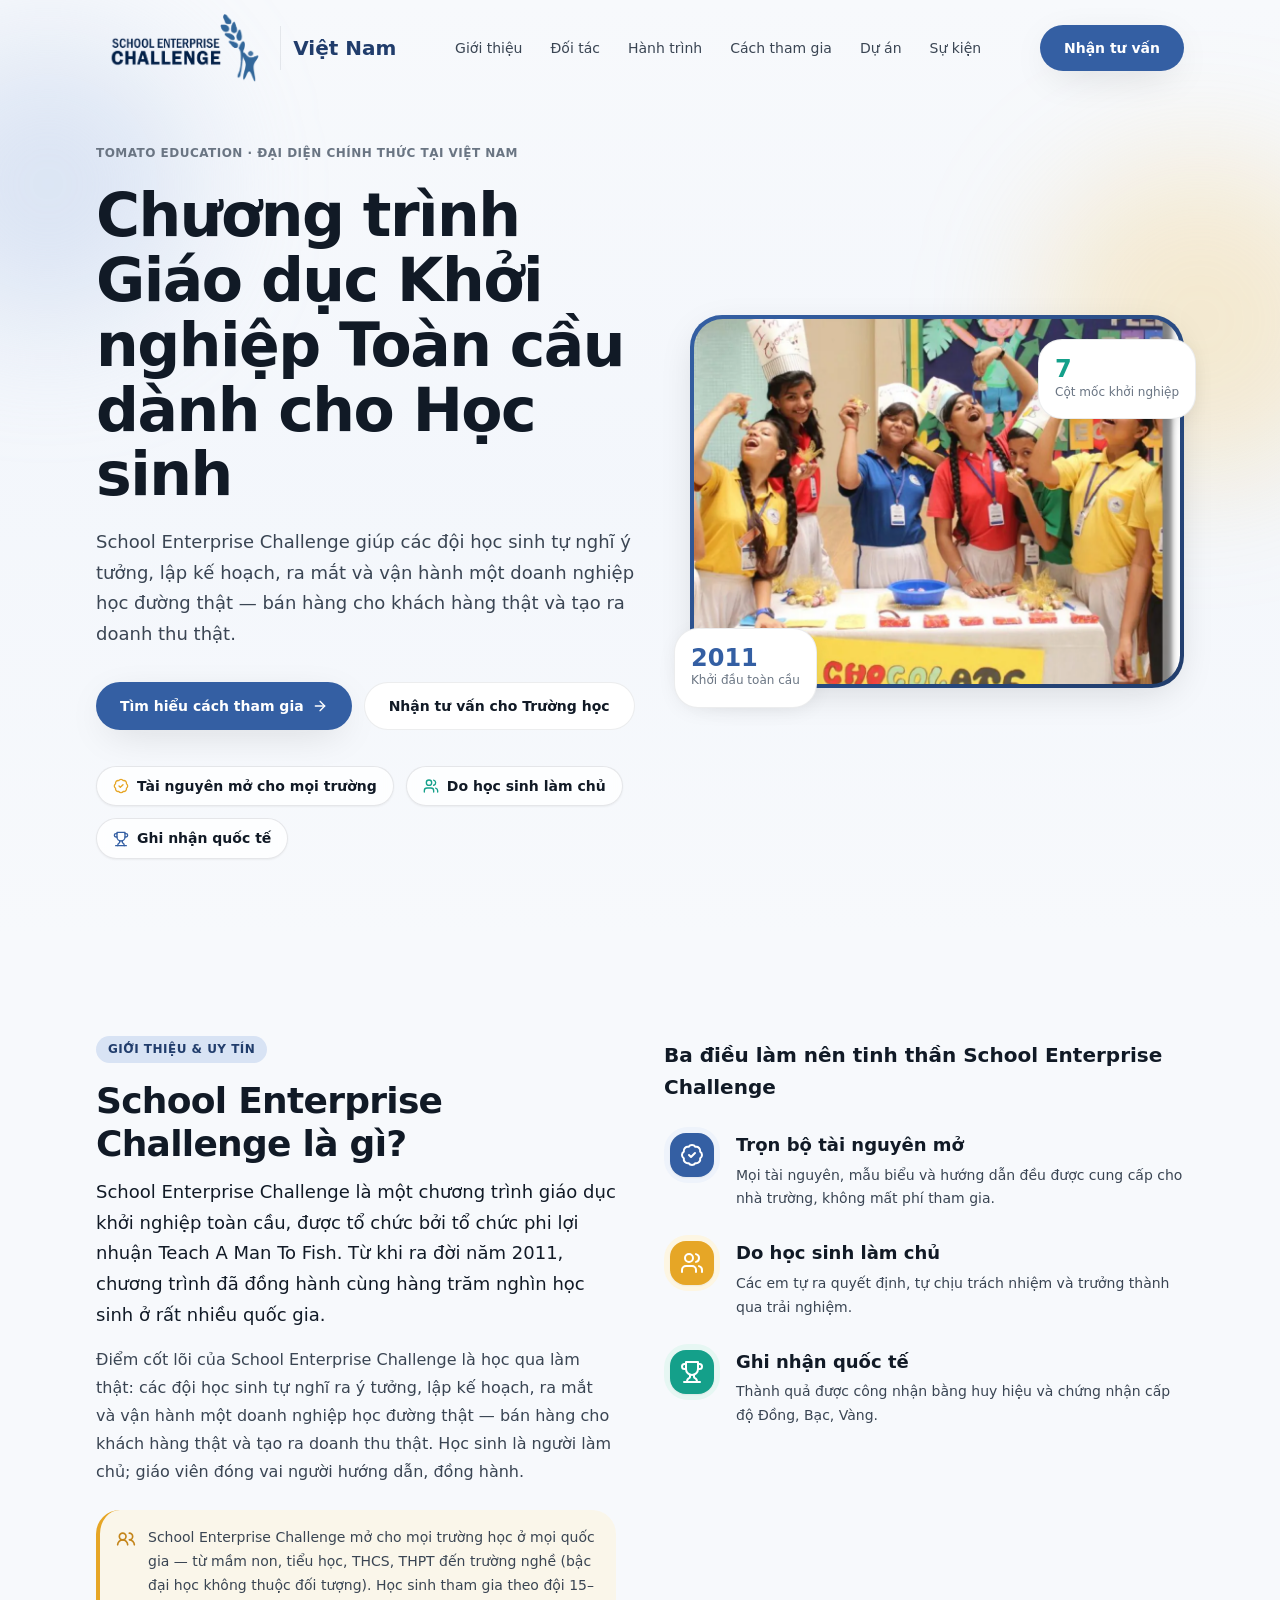
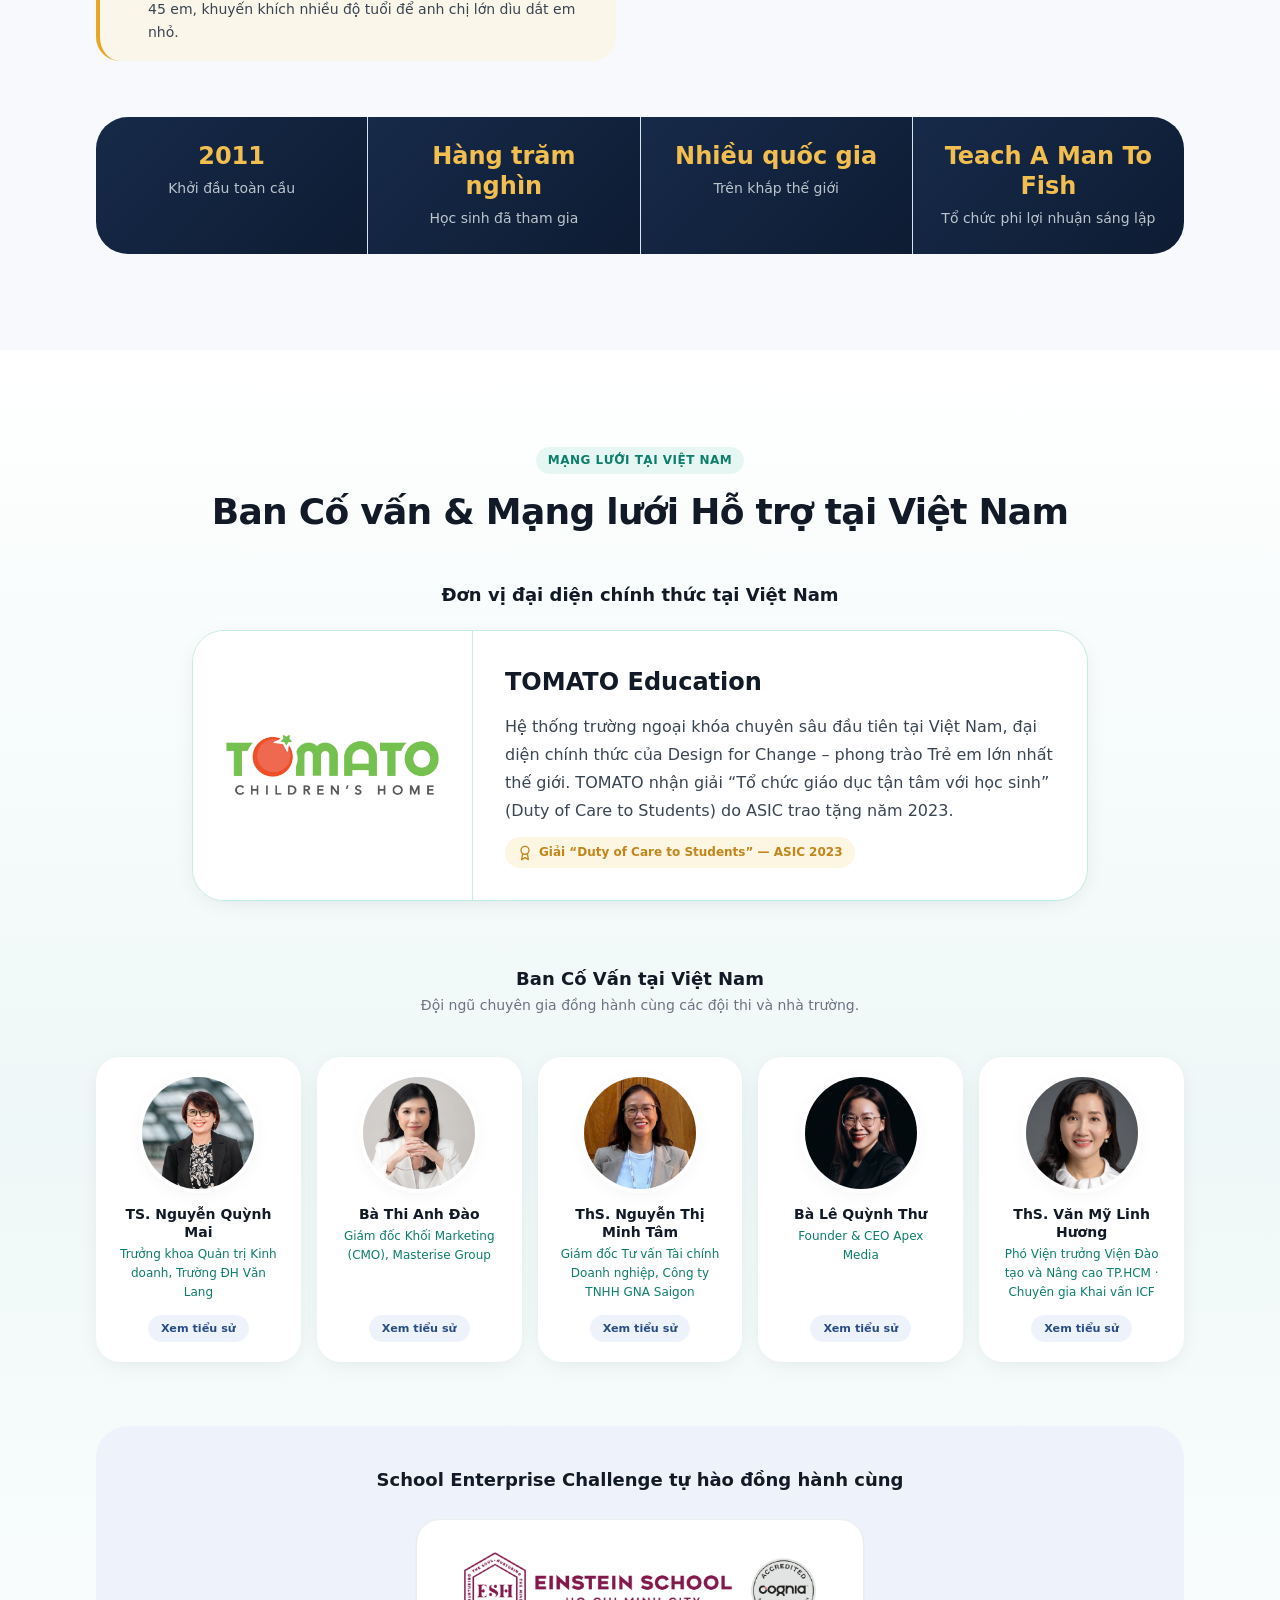
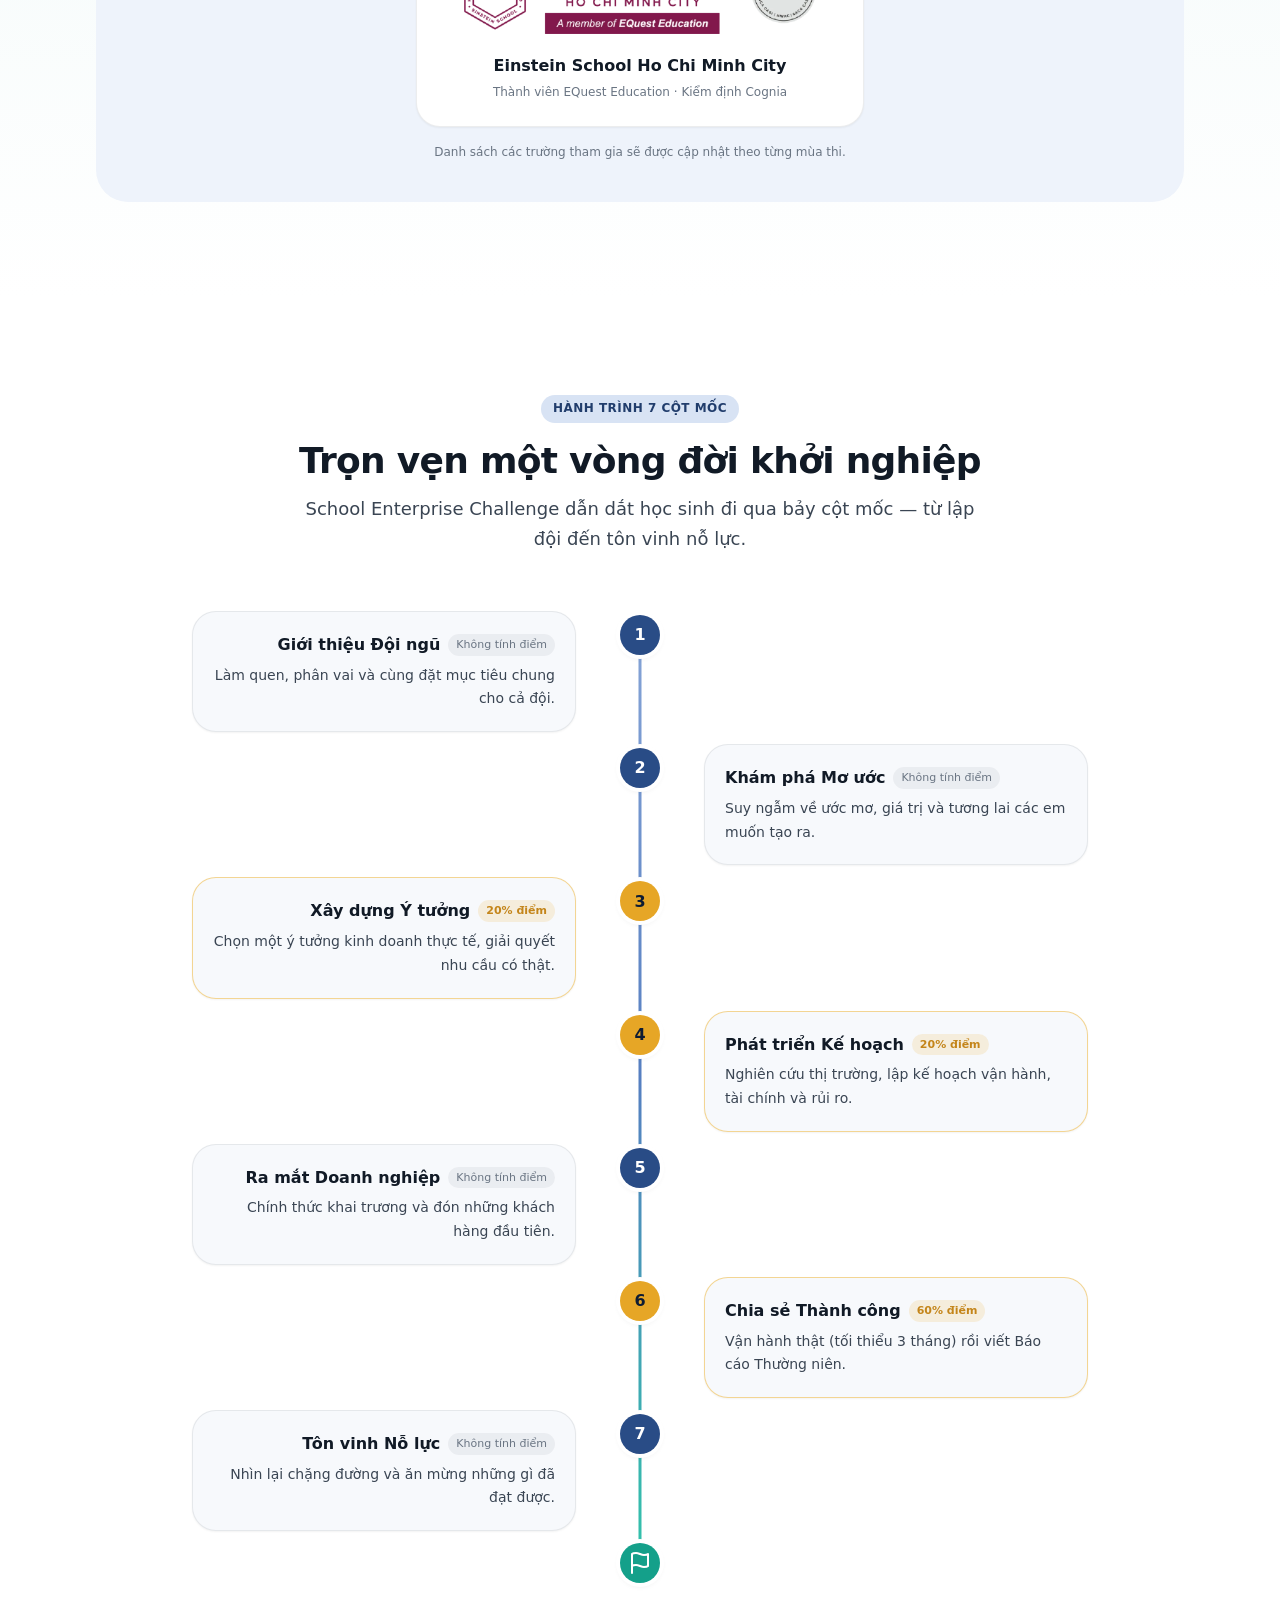
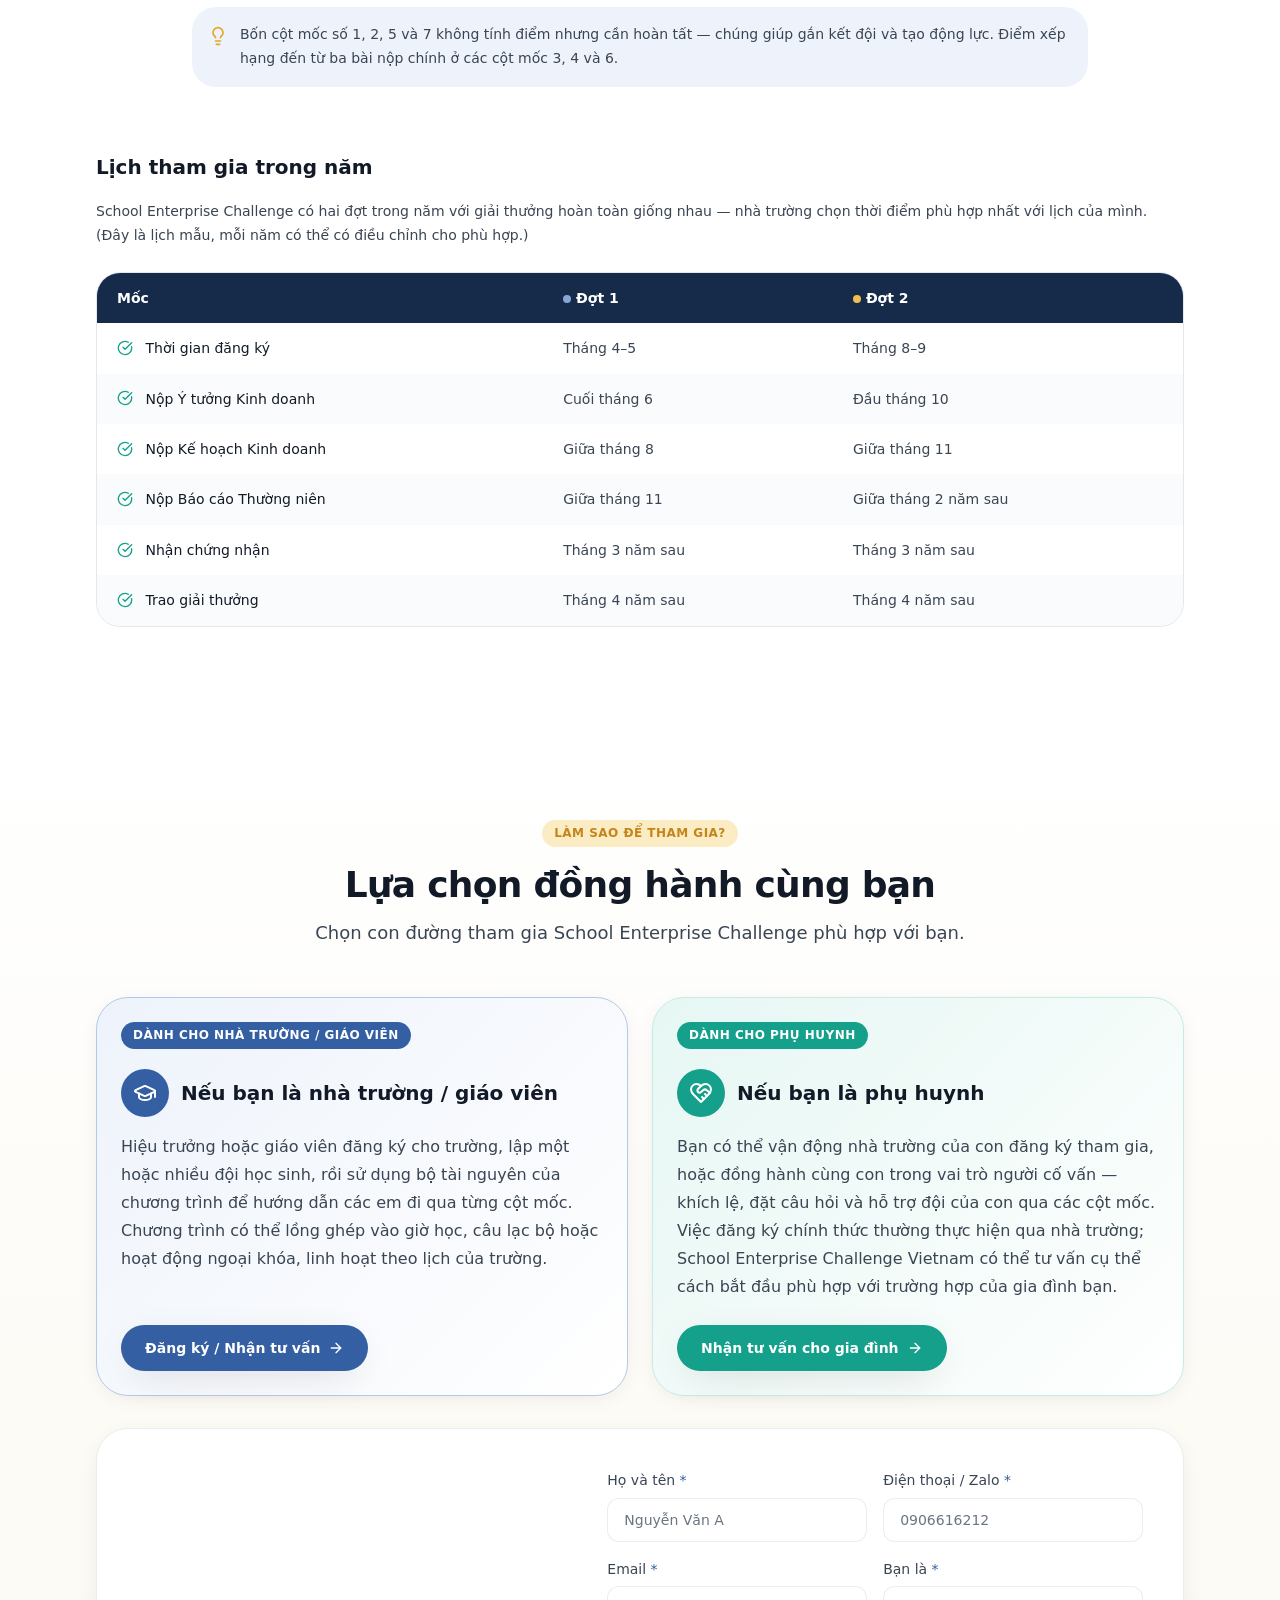
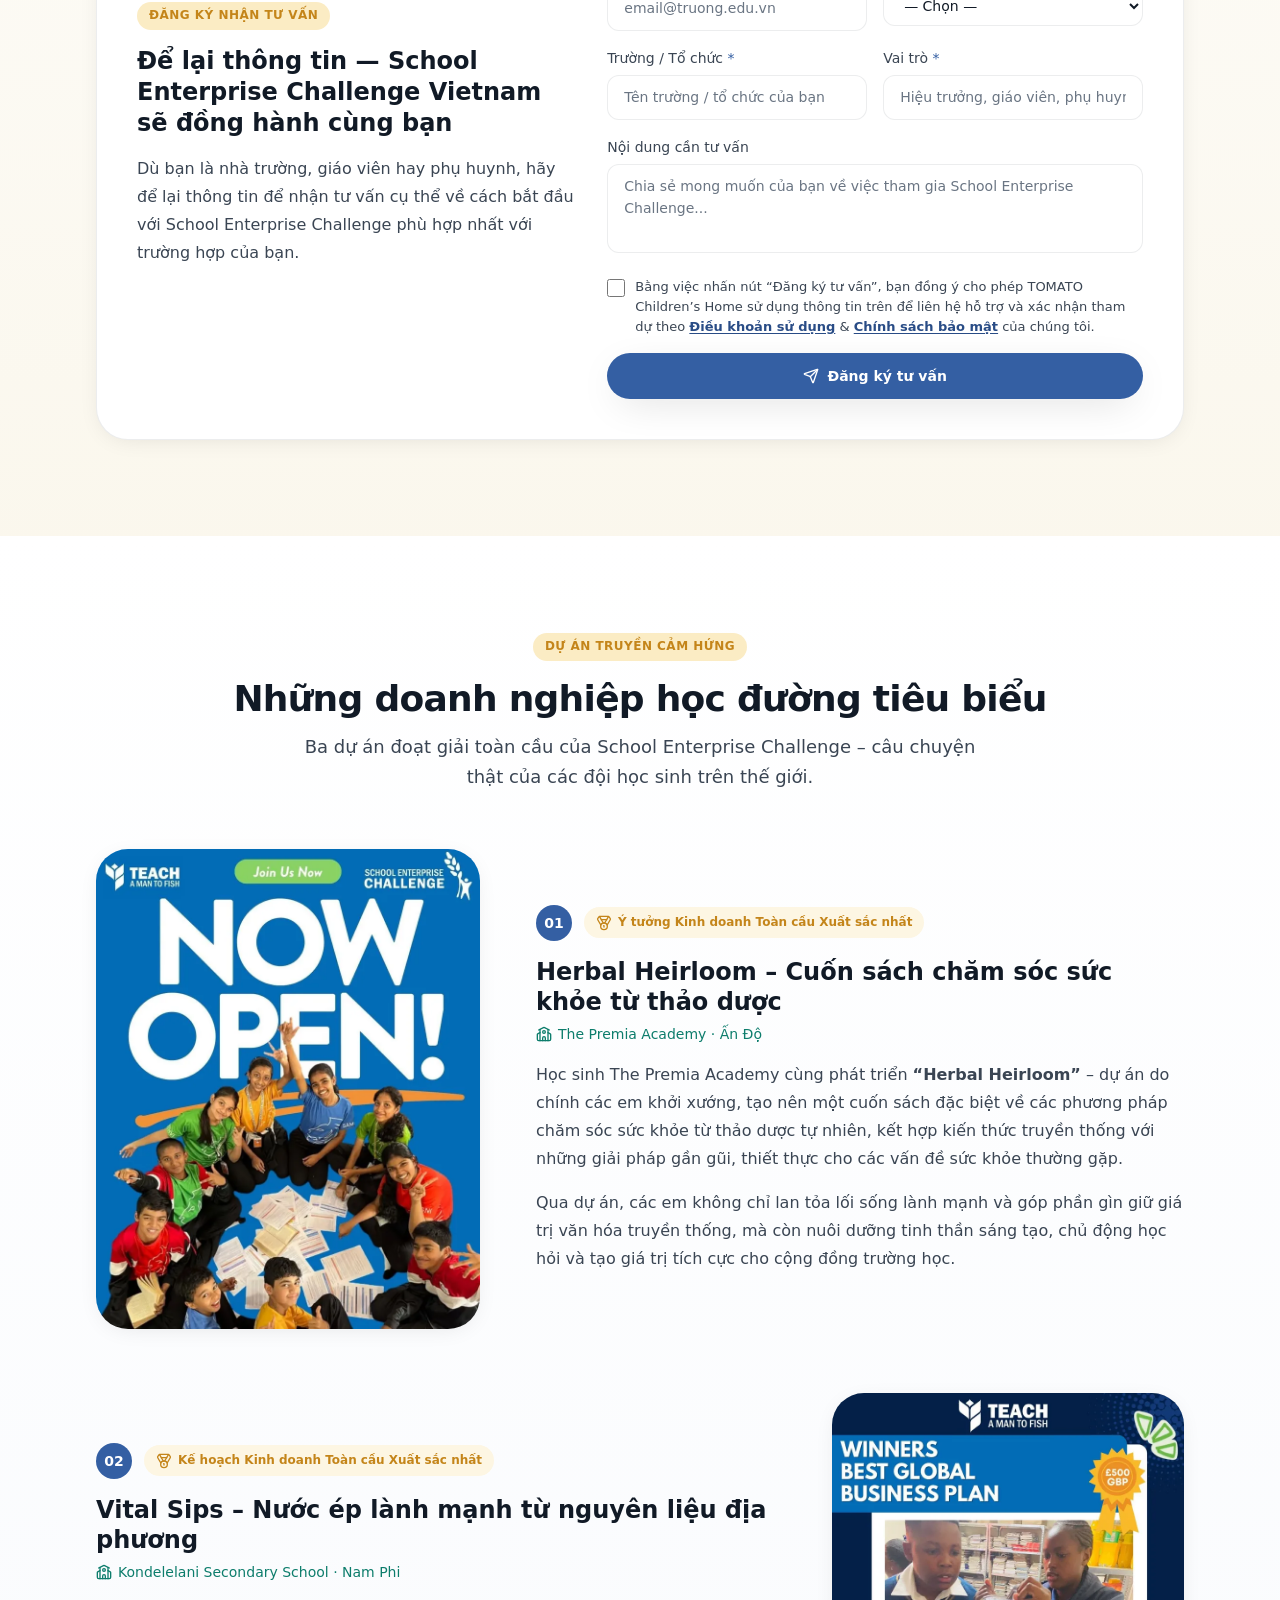
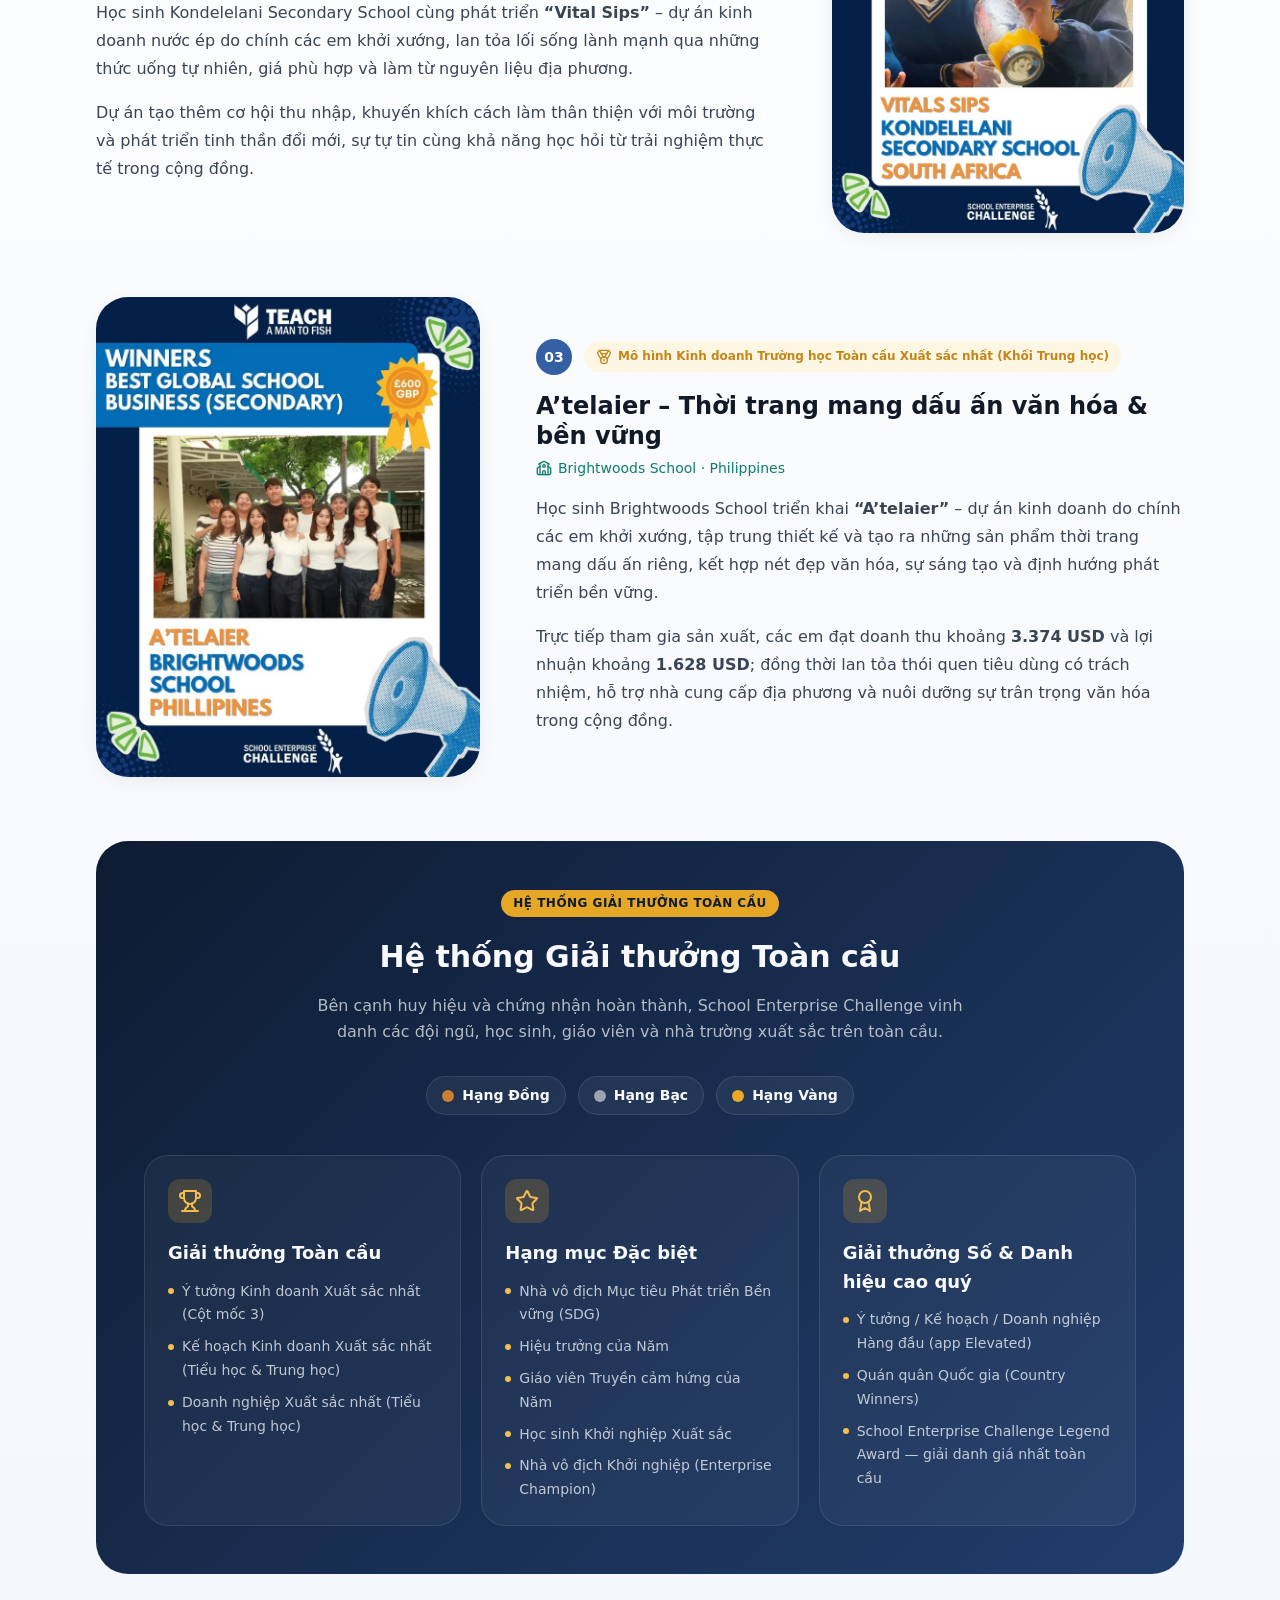
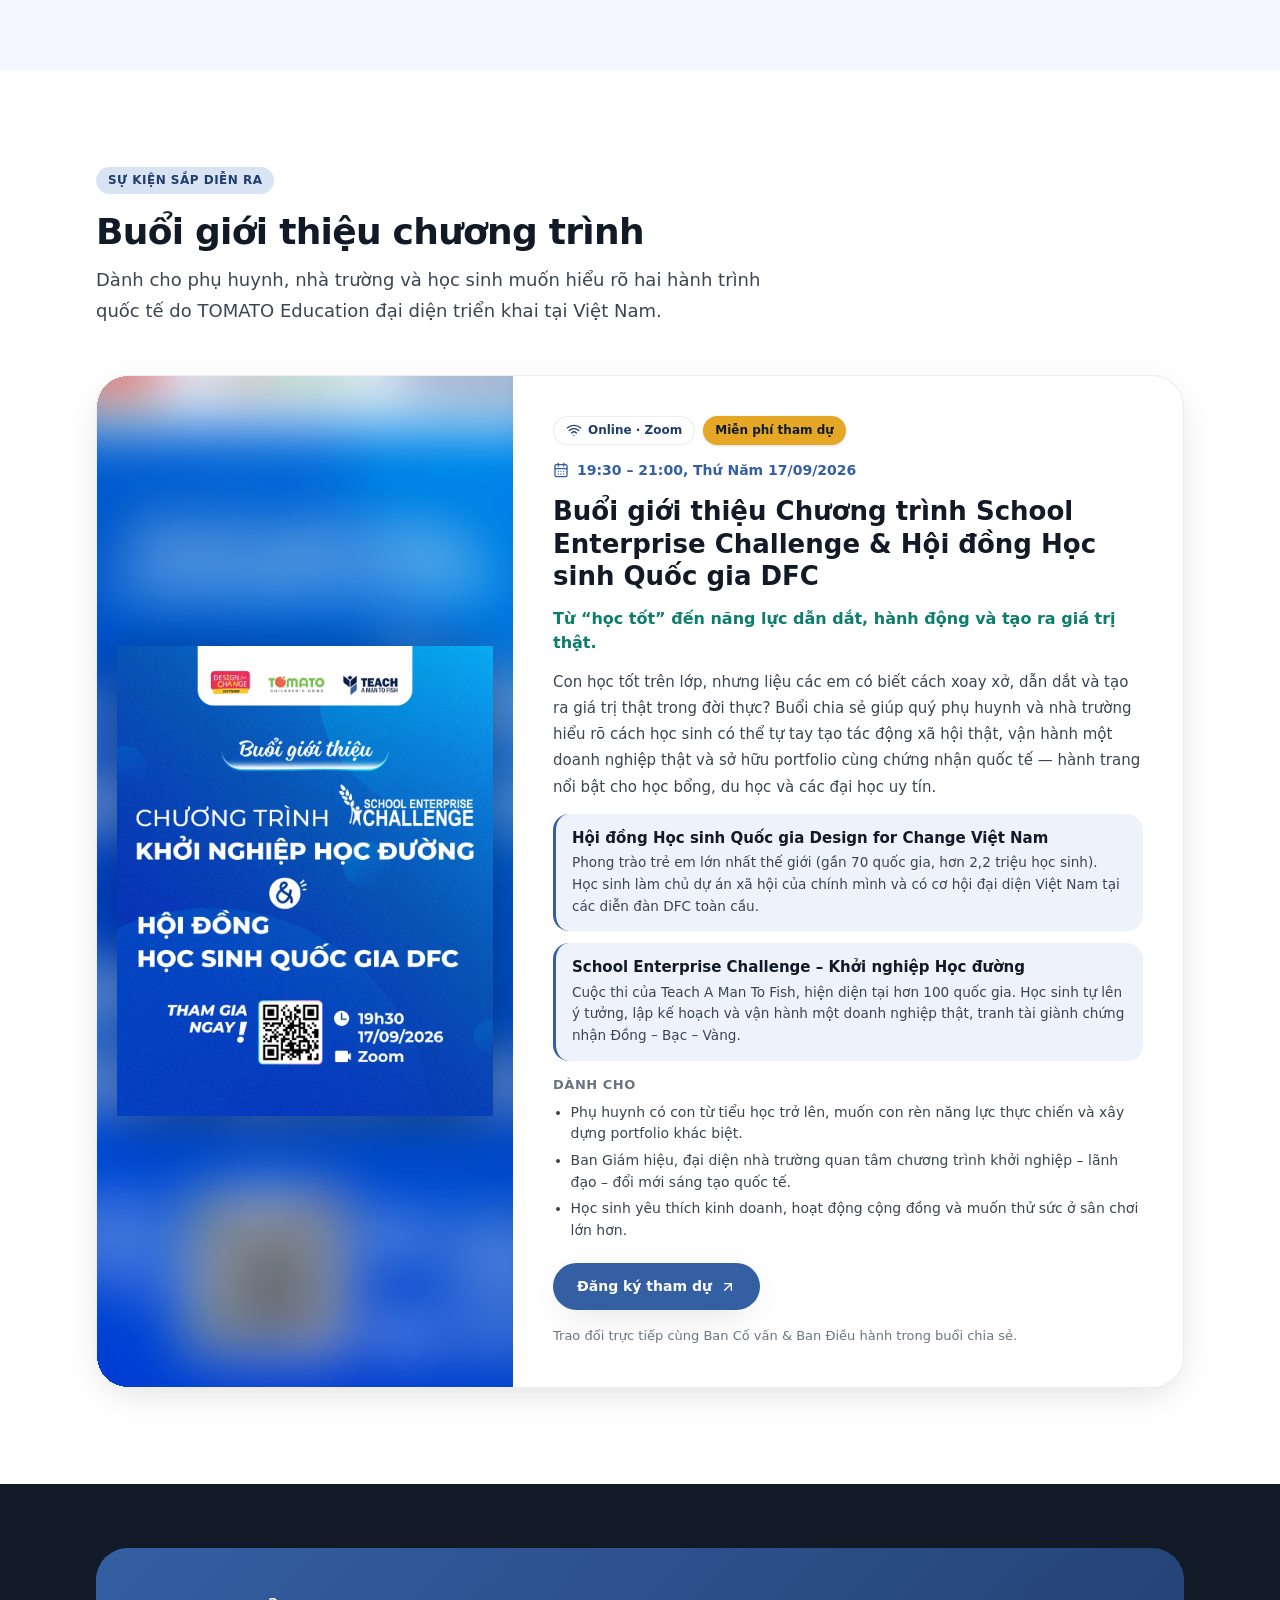
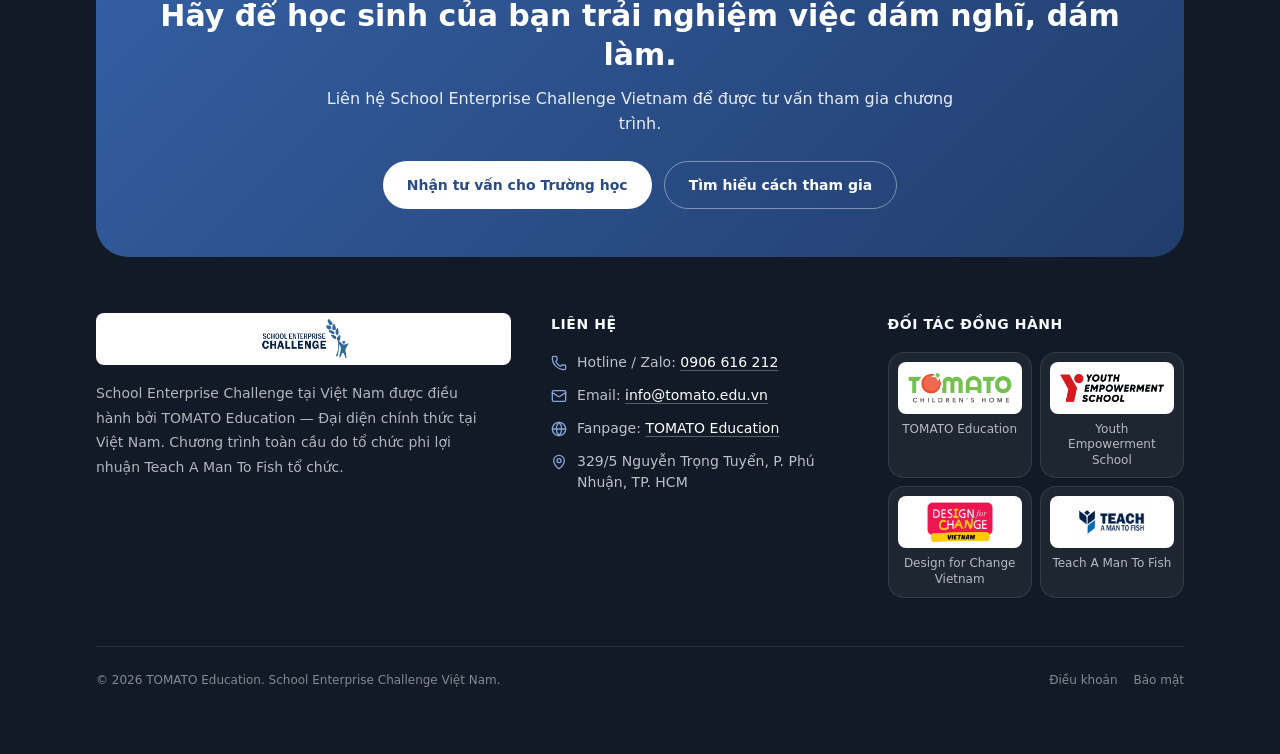
==== index.html @ f3af70b5 "Logo header to ở đầu trang; form validate tại trình duyệt, checkbox đồng ý, popup thành công; Sheet " ====
<!DOCTYPE html>
<html lang="vi">
<head>
<meta charset="utf-8">
<meta name="viewport" content="width=device-width, initial-scale=1">
<title>School Enterprise Challenge Việt Nam — Khởi nghiệp Học đường</title>
<meta name="description" content="Chương trình Giáo dục Khởi nghiệp Toàn cầu dành cho học sinh, do học sinh làm chủ và được ghi nhận quốc tế. Đại diện chính thức tại Việt Nam: TOMATO Education.">
<meta name="keywords" content="School Enterprise Challenge, School Enterprise Challenge Vietnam, khởi nghiệp học đường, TOMATO Education, Teach A Man To Fish, Young Founders Lab">
<meta property="og:title" content="School Enterprise Challenge Việt Nam">
<meta property="og:description" content="Để học sinh dám nghĩ, dám làm bằng một doanh nghiệp của chính mình.">
<meta property="og:type" content="website">
<meta property="og:locale" content="vi_VN">
<link rel="icon" href="img/logo-sec.webp" type="image/webp">
<link rel="preload" as="image" href="img/students-stall.webp" fetchpriority="high">
<link rel="stylesheet" href="css/style.css">
<script>document.documentElement.classList.add("js");</script>
</head>
<body>

<!-- ============ Bộ icon dùng chung (SVG sprite) ============ -->
<svg class="sprite" xmlns="http://www.w3.org/2000/svg" aria-hidden="true">
<defs>
<g id="i-badge-check"><path d="M3.85 8.62a4 4 0 0 1 4.78-4.77 4 4 0 0 1 6.74 0 4 4 0 0 1 4.78 4.78 4 4 0 0 1 0 6.74 4 4 0 0 1-4.77 4.78 4 4 0 0 1-6.75 0 4 4 0 0 1-4.78-4.77 4 4 0 0 1 0-6.76Z"/><path d="m9 12 2 2 4-4"/></g>
<g id="i-users"><path d="M16 21v-2a4 4 0 0 0-4-4H6a4 4 0 0 0-4 4v2"/><circle cx="9" cy="7" r="4"/><path d="M22 21v-2a4 4 0 0 0-3-3.87"/><path d="M16 3.13a4 4 0 0 1 0 7.75"/></g>
<g id="i-trophy"><path d="M6 9H4.5a2.5 2.5 0 0 1 0-5H6"/><path d="M18 9h1.5a2.5 2.5 0 0 0 0-5H18"/><path d="M4 22h16"/><path d="M10 14.66V17c0 .55-.47.98-.97 1.21C7.85 18.75 7 20.24 7 22"/><path d="M14 14.66V17c0 .55.47.98.97 1.21C16.15 18.75 17 20.24 17 22"/><path d="M18 2H6v7a6 6 0 0 0 12 0V2Z"/></g>
<g id="i-arrow-right"><path d="M5 12h14"/><path d="m12 5 7 7-7 7"/></g>
<g id="i-arrow-up-right"><path d="M7 7h10v10"/><path d="M7 17 17 7"/></g>
<g id="i-graduation-cap"><path d="M21.42 10.92a1 1 0 0 0-.02-1.84L12.83 5.18a2 2 0 0 0-1.66 0L2.6 9.08a1 1 0 0 0 0 1.83l8.57 3.91a2 2 0 0 0 1.66 0z"/><path d="M22 10v6"/><path d="M6 12.5V16a6 3 0 0 0 12 0v-3.5"/></g>
<g id="i-heart-handshake"><path d="M19 14c1.49-1.46 3-3.21 3-5.5A5.5 5.5 0 0 0 16.5 3c-1.76 0-3 .5-4.5 2-1.5-1.5-2.74-2-4.5-2A5.5 5.5 0 0 0 2 8.5c0 2.3 1.5 4.05 3 5.5l7 7Z"/><path d="M12 5 9.04 7.96a2.17 2.17 0 0 0 0 3.08c.82.82 2.13.85 3 .07l2.07-1.9a2.82 2.82 0 0 1 3.79 0l2.96 2.66"/><path d="m18 15-2-2"/><path d="m15 18-2-2"/></g>
<g id="i-lightbulb"><path d="M15 14c.2-1 .7-1.7 1.5-2.5 1-.9 1.5-2.2 1.5-3.5A6 6 0 0 0 6 8c0 1 .2 2.2 1.5 3.5.7.7 1.3 1.5 1.5 2.5"/><path d="M9 18h6"/><path d="M10 22h4"/></g>
<g id="i-check-circle"><path d="M21.8 10A10 10 0 1 1 17 3.34"/><path d="m9 11 3 3L22 4"/></g>
<g id="i-flag"><path d="M4 15s1-1 4-1 5 2 8 2 4-1 4-1V3s-1 1-4 1-5-2-8-2-4 1-4 1z"/><path d="M4 22v-7"/></g>
<g id="i-award"><path d="M15.48 12.89 17 22l-5-3-5 3 1.52-9.11"/><circle cx="12" cy="8" r="6"/></g>
<g id="i-star"><path d="M11.52 2.3a.53.53 0 0 1 .95 0l2.31 4.68a2.12 2.12 0 0 0 1.6 1.16l5.16.75a.53.53 0 0 1 .3.91l-3.74 3.63a2.12 2.12 0 0 0-.61 1.88l.88 5.14a.53.53 0 0 1-.77.56l-4.62-2.43a2.12 2.12 0 0 0-1.97 0L6.4 21.01a.53.53 0 0 1-.77-.56l.88-5.14a2.12 2.12 0 0 0-.61-1.88L2.16 9.8a.53.53 0 0 1 .29-.91l5.17-.75a2.12 2.12 0 0 0 1.6-1.16z"/></g>
<g id="i-medal"><path d="M7.21 15 2.66 7.14a2 2 0 0 1 .13-2.2L4.4 2.8A2 2 0 0 1 6 2h12a2 2 0 0 1 1.6.8l1.6 2.14a2 2 0 0 1 .14 2.2L16.79 15"/><path d="M11 12 5.12 2.2"/><path d="m13 12 5.88-9.8"/><path d="M8 7h8"/><circle cx="12" cy="17" r="5"/><path d="M12 18v-2h-.5"/></g>
<g id="i-school"><path d="M14 22v-4a2 2 0 1 0-4 0v4"/><path d="m18 10 3.45 1.72a1 1 0 0 1 .55.9V20a2 2 0 0 1-2 2H4a2 2 0 0 1-2-2v-7.38a1 1 0 0 1 .55-.9L6 10"/><path d="M18 5v17"/><path d="m4 6 7.11-3.55a2 2 0 0 1 1.79 0L20 6"/><path d="M6 5v17"/><circle cx="12" cy="9" r="2"/></g>
<g id="i-calendar"><path d="M8 2v4"/><path d="M16 2v4"/><rect width="18" height="18" x="3" y="4" rx="2"/><path d="M3 10h18"/><path d="M8 14h.01"/><path d="M12 14h.01"/><path d="M16 14h.01"/><path d="M8 18h.01"/><path d="M12 18h.01"/><path d="M16 18h.01"/></g>
<g id="i-map-pin"><path d="M20 10c0 4.99-5.54 10.19-7.4 11.8a1 1 0 0 1-1.2 0C9.54 20.19 4 14.99 4 10a8 8 0 0 1 16 0"/><circle cx="12" cy="10" r="3"/></g>
<g id="i-wifi"><path d="M12 20h.01"/><path d="M2 8.82a15 15 0 0 1 20 0"/><path d="M5 12.86a10 10 0 0 1 14 0"/><path d="M8.5 16.43a5 5 0 0 1 7 0"/></g>
<g id="i-chevron-left"><path d="m15 18-6-6 6-6"/></g>
<g id="i-chevron-right"><path d="m9 18 6-6-6-6"/></g>
<g id="i-mail"><rect width="20" height="16" x="2" y="4" rx="2"/><path d="m22 7-8.97 5.7a1.94 1.94 0 0 1-2.06 0L2 7"/></g>
<g id="i-phone"><path d="M13.83 16.57a1 1 0 0 0 1.22-.3l.35-.47A2 2 0 0 1 17 15h3a2 2 0 0 1 2 2v3a2 2 0 0 1-2 2A18 18 0 0 1 2 4a2 2 0 0 1 2-2h3a2 2 0 0 1 2 2v3a2 2 0 0 1-.8 1.6l-.47.35a1 1 0 0 0-.29 1.24 14 14 0 0 0 6.39 6.38"/></g>
<g id="i-globe"><circle cx="12" cy="12" r="10"/><path d="M12 2a14.5 14.5 0 0 0 0 20 14.5 14.5 0 0 0 0-20"/><path d="M2 12h20"/></g>
<g id="i-menu"><path d="M4 5h16"/><path d="M4 12h16"/><path d="M4 19h16"/></g>
<g id="i-x"><path d="M18 6 6 18"/><path d="m6 6 12 12"/></g>
<g id="i-send"><path d="M14.54 21.69a.5.5 0 0 0 .94-.03l6.5-19a.5.5 0 0 0-.64-.63l-19 6.5a.5.5 0 0 0-.02.93l7.93 3.18a2 2 0 0 1 1.11 1.11z"/><path d="m21.85 2.15-10.94 10.94"/></g>
<g id="i-users-2"><path d="M14 19a6 6 0 0 0-12 0"/><circle cx="8" cy="9" r="4"/><path d="M22 19a6 6 0 0 0-6-6 4 4 0 1 0 0-8"/></g>
</defs>
</svg>

<!-- ============ HEADER ============ -->
<header class="site-header" id="siteHeader">
  <nav class="container nav">
    <a href="#top" class="brand">
      <img src="img/logo-sec.webp" alt="School Enterprise Challenge" width="747" height="295" decoding="async" fetchpriority="high">
      <span class="brand-sep"></span>
      <span class="brand-vn">Việt Nam</span>
    </a>

    <div class="nav-links">
      <a href="#gioi-thieu">Giới thiệu</a>
      <a href="#doi-tac">Đối tác</a>
      <a href="#hanh-trinh">Hành trình</a>
      <a href="#tham-gia">Cách tham gia</a>
      <a href="#du-an">Dự án</a>
      <a href="#su-kien">Sự kiện</a>
    </div>

    <a href="#dang-ky" class="btn btn-primary nav-cta">Nhận tư vấn</a>

    <button class="nav-toggle" id="navToggle" aria-label="Mở menu" aria-expanded="false">
      <svg class="ic ic-lg" viewBox="0 0 24 24"><use href="#i-menu"/></svg>
    </button>
  </nav>

  <div class="nav-mobile" id="navMobile" hidden>
    <div class="container">
      <a href="#gioi-thieu">Giới thiệu</a>
      <a href="#doi-tac">Đối tác</a>
      <a href="#hanh-trinh">Hành trình</a>
      <a href="#tham-gia">Cách tham gia</a>
      <a href="#du-an">Dự án</a>
      <a href="#su-kien">Sự kiện</a>
      <a href="#dang-ky" class="btn btn-primary">Nhận tư vấn</a>
    </div>
  </div>
</header>

<main>

<!-- ============ HERO ============ -->
<section id="top" class="hero">
  <span class="blob blob-a"></span>
  <span class="blob blob-b"></span>

  <div class="container hero-grid">
    <div class="hero-copy">
      <p class="hero-eyebrow reveal">TOMATO Education · Đại diện chính thức tại Việt Nam</p>
      <h1 class="hero-title reveal" data-delay="60">Chương trình Giáo dục Khởi nghiệp Toàn cầu dành cho Học sinh</h1>
      <p class="hero-sub reveal" data-delay="120">
        School Enterprise Challenge giúp các đội học sinh tự nghĩ ý tưởng, lập kế hoạch,
        ra mắt và vận hành một doanh nghiệp học đường thật — bán hàng cho khách hàng thật
        và tạo ra doanh thu thật.
      </p>

      <div class="hero-cta reveal" data-delay="180">
        <a href="#tham-gia" class="btn btn-primary">Tìm hiểu cách tham gia <svg class="ic" viewBox="0 0 24 24"><use href="#i-arrow-right"/></svg></a>
        <a href="#dang-ky" class="btn btn-secondary">Nhận tư vấn cho Trường học</a>
      </div>

      <div class="hero-chips reveal" data-delay="260">
        <span class="chip"><svg class="ic c-gold" viewBox="0 0 24 24"><use href="#i-badge-check"/></svg> Tài nguyên mở cho mọi trường</span>
        <span class="chip"><svg class="ic c-teal" viewBox="0 0 24 24"><use href="#i-users"/></svg> Do học sinh làm chủ</span>
        <span class="chip"><svg class="ic c-brand" viewBox="0 0 24 24"><use href="#i-trophy"/></svg> Ghi nhận quốc tế</span>
      </div>
    </div>

    <div class="hero-visual reveal" data-delay="100">
      <div class="hero-frame">
        <div class="hero-photo">
          <img src="img/students-stall.webp" alt="Học sinh vận hành doanh nghiệp học đường cùng School Enterprise Challenge" width="1000" height="878" fetchpriority="high" decoding="async">
        </div>
      </div>
      <div class="hero-stat hero-stat-bl">
        <p class="hero-stat-n c-brand">2011</p>
        <p class="hero-stat-l">Khởi đầu toàn cầu</p>
      </div>
      <div class="hero-stat hero-stat-tr">
        <p class="hero-stat-n c-teal">7</p>
        <p class="hero-stat-l">Cột mốc khởi nghiệp</p>
      </div>
    </div>
  </div>
</section>

<!-- ============ GIỚI THIỆU ============ -->
<section id="gioi-thieu" class="section">
  <div class="container">
    <div class="about-grid">
      <div class="reveal">
        <span class="eyebrow">Giới thiệu &amp; Uy tín</span>
        <h2 class="section-title">School Enterprise Challenge là gì?</h2>
        <p class="section-sub lead">
          School Enterprise Challenge là một chương trình giáo dục khởi nghiệp toàn cầu,
          được tổ chức bởi tổ chức phi lợi nhuận Teach A Man To Fish. Từ khi ra đời năm 2011,
          chương trình đã đồng hành cùng hàng trăm nghìn học sinh ở rất nhiều quốc gia.
        </p>
        <p class="p-soft">
          Điểm cốt lõi của School Enterprise Challenge là học qua làm thật: các đội học sinh
          tự nghĩ ra ý tưởng, lập kế hoạch, ra mắt và vận hành một doanh nghiệp học đường thật
          — bán hàng cho khách hàng thật và tạo ra doanh thu thật. Học sinh là người làm chủ;
          giáo viên đóng vai người hướng dẫn, đồng hành.
        </p>

        <div class="note note-gold">
          <svg class="ic c-gold-dark" viewBox="0 0 24 24"><use href="#i-users-2"/></svg>
          <p>School Enterprise Challenge mở cho mọi trường học ở mọi quốc gia — từ mầm non,
          tiểu học, THCS, THPT đến trường nghề (bậc đại học không thuộc đối tượng). Học sinh
          tham gia theo đội 15–45 em, khuyến khích nhiều độ tuổi để anh chị lớn dìu dắt em nhỏ.</p>
        </div>
      </div>

      <div class="about-spirit">
        <h3 class="h-md reveal">Ba điều làm nên tinh thần School Enterprise Challenge</h3>
        <ul class="spirit-list">
          <li class="reveal" data-delay="60">
            <span class="spirit-ring r-brand"><span class="spirit-tile t-brand"><svg class="ic ic-md" viewBox="0 0 24 24"><use href="#i-badge-check"/></svg></span></span>
            <div>
              <h4>Trọn bộ tài nguyên mở</h4>
              <p>Mọi tài nguyên, mẫu biểu và hướng dẫn đều được cung cấp cho nhà trường, không mất phí tham gia.</p>
            </div>
          </li>
          <li class="reveal" data-delay="150">
            <span class="spirit-ring r-gold"><span class="spirit-tile t-gold"><svg class="ic ic-md" viewBox="0 0 24 24"><use href="#i-users"/></svg></span></span>
            <div>
              <h4>Do học sinh làm chủ</h4>
              <p>Các em tự ra quyết định, tự chịu trách nhiệm và trưởng thành qua trải nghiệm.</p>
            </div>
          </li>
          <li class="reveal" data-delay="240">
            <span class="spirit-ring r-teal"><span class="spirit-tile t-teal"><svg class="ic ic-md" viewBox="0 0 24 24"><use href="#i-trophy"/></svg></span></span>
            <div>
              <h4>Ghi nhận quốc tế</h4>
              <p>Thành quả được công nhận bằng huy hiệu và chứng nhận cấp độ Đồng, Bạc, Vàng.</p>
            </div>
          </li>
        </ul>
      </div>
    </div>

    <div class="stats reveal">
      <div class="stat"><p class="stat-v">2011</p><p class="stat-l">Khởi đầu toàn cầu</p></div>
      <div class="stat"><p class="stat-v">Hàng trăm nghìn</p><p class="stat-l">Học sinh đã tham gia</p></div>
      <div class="stat"><p class="stat-v">Nhiều quốc gia</p><p class="stat-l">Trên khắp thế giới</p></div>
      <div class="stat"><p class="stat-v">Teach A Man To Fish</p><p class="stat-l">Tổ chức phi lợi nhuận sáng lập</p></div>
    </div>
  </div>
</section>

<!-- ============ ĐỐI TÁC ============ -->
<section id="doi-tac" class="section sec-teal">
  <div class="container">
    <div class="center reveal">
      <span class="eyebrow eyebrow-teal">Mạng lưới tại Việt Nam</span>
      <h2 class="section-title">Ban Cố vấn &amp; Mạng lưới Hỗ trợ tại Việt Nam</h2>
    </div>

    <!-- 1. Đơn vị đại diện -->
    <div class="reveal mt-lg">
      <h3 class="h-sm center">Đơn vị đại diện chính thức tại Việt Nam</h3>
      <div class="operator">
        <div class="operator-photo operator-logo">
          <img src="img/logo-tomato.webp" alt="TOMATO Education" width="800" height="230" loading="lazy" decoding="async">
        </div>
        <div class="operator-body">
          <h4>TOMATO Education</h4>
          <p>Hệ thống trường ngoại khóa chuyên sâu đầu tiên tại Việt Nam, đại diện chính thức
            của Design for Change – phong trào Trẻ em lớn nhất thế giới. TOMATO nhận giải
            “Tổ chức giáo dục tận tâm với học sinh” (Duty of Care to Students) do ASIC trao tặng năm 2023.</p>
          <span class="tag-gold"><svg class="ic" viewBox="0 0 24 24"><use href="#i-award"/></svg> Giải “Duty of Care to Students” — ASIC 2023</span>
        </div>
      </div>
    </div>

    <!-- 2. Ban cố vấn -->
    <div class="reveal mt-xl">
      <h3 class="h-sm center">Ban Cố Vấn tại Việt Nam</h3>
      <p class="center muted sm">Đội ngũ chuyên gia đồng hành cùng các đội thi và nhà trường.</p>

      <div class="advisors" id="advisors">
        <div class="advisors-track" id="advisorsTrack">
          <figure class="advisor" data-advisor="0">
            <img class="avatar-img" src="img/advisor-quynh-mai.webp" alt="TS. Nguyễn Quỳnh Mai" width="720" height="720" loading="lazy" decoding="async">
            <figcaption><b>TS. Nguyễn Quỳnh Mai</b><i>Trưởng khoa Quản trị Kinh doanh, Trường ĐH Văn Lang</i>
              <button type="button" class="advisor-more" data-advisor="0" aria-haspopup="dialog">Xem tiểu sử</button></figcaption>
          </figure>
          <figure class="advisor" data-advisor="1">
            <img class="avatar-img" src="img/advisor-thi-anh-dao.webp" alt="Bà Thi Anh Đào" width="720" height="720" loading="lazy" decoding="async">
            <figcaption><b>Bà Thi Anh Đào</b><i>Giám đốc Khối Marketing (CMO), Masterise Group</i>
              <button type="button" class="advisor-more" data-advisor="1" aria-haspopup="dialog">Xem tiểu sử</button></figcaption>
          </figure>
          <figure class="advisor" data-advisor="2">
            <img class="avatar-img" src="img/advisor-minh-tam.webp" alt="ThS. Nguyễn Thị Minh Tâm" width="720" height="720" loading="lazy" decoding="async">
            <figcaption><b>ThS. Nguyễn Thị Minh Tâm</b><i>Giám đốc Tư vấn Tài chính Doanh nghiệp, Công ty TNHH GNA Saigon</i>
              <button type="button" class="advisor-more" data-advisor="2" aria-haspopup="dialog">Xem tiểu sử</button></figcaption>
          </figure>
          <figure class="advisor" data-advisor="3">
            <img class="avatar-img" src="img/advisor-quynh-thu.webp" alt="Bà Lê Quỳnh Thư" width="720" height="720" loading="lazy" decoding="async">
            <figcaption><b>Bà Lê Quỳnh Thư</b><i>Founder &amp; CEO Apex Media</i>
              <button type="button" class="advisor-more" data-advisor="3" aria-haspopup="dialog">Xem tiểu sử</button></figcaption>
          </figure>
          <figure class="advisor" data-advisor="4">
            <img class="avatar-img" src="img/advisor-linh-huong.webp" alt="ThS. Văn Mỹ Linh Hương" width="720" height="720" loading="lazy" decoding="async">
            <figcaption><b>ThS. Văn Mỹ Linh Hương</b><i>Phó Viện trưởng Viện Đào tạo và Nâng cao TP.HCM · Chuyên gia Khai vấn ICF</i>
              <button type="button" class="advisor-more" data-advisor="4" aria-haspopup="dialog">Xem tiểu sử</button></figcaption>
          </figure>
        </div>
        <div class="carousel-nav" id="advisorsNav" hidden>
          <button type="button" class="cbtn" data-adv="prev" aria-label="Nhóm trước"><svg class="ic" viewBox="0 0 24 24"><use href="#i-chevron-left"/></svg></button>
          <div class="dots" id="advisorsDots"></div>
          <button type="button" class="cbtn" data-adv="next" aria-label="Nhóm sau"><svg class="ic" viewBox="0 0 24 24"><use href="#i-chevron-right"/></svg></button>
        </div>
      </div>
    </div>

    <!-- 3. Trường đồng hành -->
    <div class="reveal mt-xl">
      <div class="partners-box">
        <h3 class="h-sm center">School Enterprise Challenge tự hào đồng hành cùng</h3>
        <div class="partners-grid">
          <div class="partner-card">
            <img src="img/logo-einstein-school.webp" alt="Einstein School Ho Chi Minh City" width="1000" height="233" loading="lazy" decoding="async">
            <span class="partner-name">Einstein School Ho Chi Minh City</span>
            <span class="partner-sub">Thành viên EQuest Education · Kiểm định Cognia</span>
          </div>
        </div>
        <p class="center muted xs mt-sm">Danh sách các trường tham gia sẽ được cập nhật theo từng mùa thi.</p>
      </div>
    </div>
  </div>
</section>

<!-- ============ HÀNH TRÌNH ============ -->
<section id="hanh-trinh" class="section sec-white">
  <div class="container">
    <div class="center reveal">
      <span class="eyebrow">Hành trình 7 cột mốc</span>
      <h2 class="section-title">Trọn vẹn một vòng đời khởi nghiệp</h2>
      <p class="section-sub center-block">School Enterprise Challenge dẫn dắt học sinh đi qua bảy cột mốc — từ lập đội đến tôn vinh nỗ lực.</p>
    </div>

    <ol class="timeline">
      <span class="timeline-line" aria-hidden="true"></span>

      <li class="tl-item tl-left">
        <span class="tl-node">1</span>
        <div class="tl-card reveal">
          <div class="tl-head"><h3>Giới thiệu Đội ngũ</h3><span class="badge-muted">Không tính điểm</span></div>
          <p>Làm quen, phân vai và cùng đặt mục tiêu chung cho cả đội.</p>
        </div>
      </li>
      <li class="tl-item tl-right">
        <span class="tl-node">2</span>
        <div class="tl-card reveal">
          <div class="tl-head"><h3>Khám phá Mơ ước</h3><span class="badge-muted">Không tính điểm</span></div>
          <p>Suy ngẫm về ước mơ, giá trị và tương lai các em muốn tạo ra.</p>
        </div>
      </li>
      <li class="tl-item tl-left">
        <span class="tl-node tl-node-gold">3</span>
        <div class="tl-card tl-card-gold reveal">
          <div class="tl-head"><h3>Xây dựng Ý tưởng</h3><span class="badge-gold">20% điểm</span></div>
          <p>Chọn một ý tưởng kinh doanh thực tế, giải quyết nhu cầu có thật.</p>
        </div>
      </li>
      <li class="tl-item tl-right">
        <span class="tl-node tl-node-gold">4</span>
        <div class="tl-card tl-card-gold reveal">
          <div class="tl-head"><h3>Phát triển Kế hoạch</h3><span class="badge-gold">20% điểm</span></div>
          <p>Nghiên cứu thị trường, lập kế hoạch vận hành, tài chính và rủi ro.</p>
        </div>
      </li>
      <li class="tl-item tl-left">
        <span class="tl-node">5</span>
        <div class="tl-card reveal">
          <div class="tl-head"><h3>Ra mắt Doanh nghiệp</h3><span class="badge-muted">Không tính điểm</span></div>
          <p>Chính thức khai trương và đón những khách hàng đầu tiên.</p>
        </div>
      </li>
      <li class="tl-item tl-right">
        <span class="tl-node tl-node-gold">6</span>
        <div class="tl-card tl-card-gold reveal">
          <div class="tl-head"><h3>Chia sẻ Thành công</h3><span class="badge-gold">60% điểm</span></div>
          <p>Vận hành thật (tối thiểu 3 tháng) rồi viết Báo cáo Thường niên.</p>
        </div>
      </li>
      <li class="tl-item tl-left">
        <span class="tl-node">7</span>
        <div class="tl-card reveal">
          <div class="tl-head"><h3>Tôn vinh Nỗ lực</h3><span class="badge-muted">Không tính điểm</span></div>
          <p>Nhìn lại chặng đường và ăn mừng những gì đã đạt được.</p>
        </div>
      </li>
      <li class="tl-end"><span class="tl-node tl-node-flag"><svg class="ic ic-md" viewBox="0 0 24 24"><use href="#i-flag"/></svg></span></li>
    </ol>

    <div class="note note-brand reveal">
      <svg class="ic c-gold" viewBox="0 0 24 24"><use href="#i-lightbulb"/></svg>
      <p>Bốn cột mốc số 1, 2, 5 và 7 không tính điểm nhưng cần hoàn tất — chúng giúp gắn kết đội
      và tạo động lực. Điểm xếp hạng đến từ ba bài nộp chính ở các cột mốc 3, 4 và 6.</p>
    </div>

    <div class="reveal mt-xl">
      <h3 class="h-md">Lịch tham gia trong năm</h3>
      <p class="p-soft sm">School Enterprise Challenge có hai đợt trong năm với giải thưởng hoàn toàn
        giống nhau — nhà trường chọn thời điểm phù hợp nhất với lịch của mình.
        (Đây là lịch mẫu, mỗi năm có thể có điều chỉnh cho phù hợp.)</p>

      <div class="table-wrap">
        <table class="schedule">
          <thead>
            <tr>
              <th>Mốc</th>
              <th><span class="dot dot-brand"></span> Đợt 1</th>
              <th><span class="dot dot-gold"></span> Đợt 2</th>
            </tr>
          </thead>
          <tbody>
            <tr><td><svg class="ic c-teal" viewBox="0 0 24 24"><use href="#i-check-circle"/></svg> Thời gian đăng ký</td><td>Tháng 4–5</td><td>Tháng 8–9</td></tr>
            <tr><td><svg class="ic c-teal" viewBox="0 0 24 24"><use href="#i-check-circle"/></svg> Nộp Ý tưởng Kinh doanh</td><td>Cuối tháng 6</td><td>Đầu tháng 10</td></tr>
            <tr><td><svg class="ic c-teal" viewBox="0 0 24 24"><use href="#i-check-circle"/></svg> Nộp Kế hoạch Kinh doanh</td><td>Giữa tháng 8</td><td>Giữa tháng 11</td></tr>
            <tr><td><svg class="ic c-teal" viewBox="0 0 24 24"><use href="#i-check-circle"/></svg> Nộp Báo cáo Thường niên</td><td>Giữa tháng 11</td><td>Giữa tháng 2 năm sau</td></tr>
            <tr><td><svg class="ic c-teal" viewBox="0 0 24 24"><use href="#i-check-circle"/></svg> Nhận chứng nhận</td><td>Tháng 3 năm sau</td><td>Tháng 3 năm sau</td></tr>
            <tr><td><svg class="ic c-teal" viewBox="0 0 24 24"><use href="#i-check-circle"/></svg> Trao giải thưởng</td><td>Tháng 4 năm sau</td><td>Tháng 4 năm sau</td></tr>
          </tbody>
        </table>
      </div>
    </div>
  </div>
</section>

<!-- ============ CÁCH THAM GIA ============ -->
<section id="tham-gia" class="section sec-gold">
  <div class="container">
    <div class="center reveal">
      <span class="eyebrow eyebrow-gold">Làm sao để tham gia?</span>
      <h2 class="section-title">Lựa chọn đồng hành cùng bạn</h2>
      <p class="section-sub center-block">Chọn con đường tham gia School Enterprise Challenge phù hợp với bạn.</p>
    </div>

    <div class="paths">
      <div class="path path-brand reveal">
        <span class="path-tag tag-brand">Dành cho Nhà trường / Giáo viên</span>
        <div class="path-head">
          <span class="path-icon i-brand"><svg class="ic ic-md" viewBox="0 0 24 24"><use href="#i-graduation-cap"/></svg></span>
          <h3>Nếu bạn là nhà trường / giáo viên</h3>
        </div>
        <p>Hiệu trưởng hoặc giáo viên đăng ký cho trường, lập một hoặc nhiều đội học sinh, rồi sử dụng
          bộ tài nguyên của chương trình để hướng dẫn các em đi qua từng cột mốc. Chương trình có thể
          lồng ghép vào giờ học, câu lạc bộ hoặc hoạt động ngoại khóa, linh hoạt theo lịch của trường.</p>
        <a href="#dang-ky" class="btn btn-primary">Đăng ký / Nhận tư vấn <svg class="ic" viewBox="0 0 24 24"><use href="#i-arrow-right"/></svg></a>
      </div>

      <div class="path path-teal reveal" data-delay="100">
        <span class="path-tag tag-teal">Dành cho Phụ huynh</span>
        <div class="path-head">
          <span class="path-icon i-teal"><svg class="ic ic-md" viewBox="0 0 24 24"><use href="#i-heart-handshake"/></svg></span>
          <h3>Nếu bạn là phụ huynh</h3>
        </div>
        <p>Bạn có thể vận động nhà trường của con đăng ký tham gia, hoặc đồng hành cùng con trong vai trò
          người cố vấn — khích lệ, đặt câu hỏi và hỗ trợ đội của con qua các cột mốc. Việc đăng ký chính thức
          thường thực hiện qua nhà trường; School Enterprise Challenge Vietnam có thể tư vấn cụ thể cách
          bắt đầu phù hợp với trường hợp của gia đình bạn.</p>
        <a href="#dang-ky" class="btn btn-teal">Nhận tư vấn cho gia đình <svg class="ic" viewBox="0 0 24 24"><use href="#i-arrow-right"/></svg></a>
      </div>
    </div>

    <!-- Form tư vấn -->
    <div id="dang-ky" class="lead-box reveal">
      <div>
        <span class="eyebrow eyebrow-gold">Đăng ký nhận tư vấn</span>
        <h3 class="h-lg">Để lại thông tin — School Enterprise Challenge Vietnam sẽ đồng hành cùng bạn</h3>
        <p class="p-soft">Dù bạn là nhà trường, giáo viên hay phụ huynh, hãy để lại thông tin để nhận tư vấn
          cụ thể về cách bắt đầu với School Enterprise Challenge phù hợp nhất với trường hợp của bạn.</p>
      </div>

      <form class="lead-form" id="leadForm" novalidate>
        <!-- Honeypot chống bot: người thật không thấy ô này, bot điền vào thì server bỏ qua -->
        <div class="hp" aria-hidden="true">
          <label for="website">Website</label>
          <input id="website" name="website" type="text" tabindex="-1" autocomplete="off">
        </div>
        <div class="row">
          <div class="field">
            <label class="label" for="name">Họ và tên <span class="req">*</span></label>
            <input id="name" name="name" required class="input" placeholder="Nguyễn Văn A" autocomplete="name">
          </div>
          <div class="field">
            <label class="label" for="phone">Điện thoại / Zalo <span class="req">*</span></label>
            <input id="phone" name="phone" type="tel" inputmode="numeric" maxlength="10" required class="input" placeholder="0906616212" autocomplete="tel">
          </div>
        </div>
        <div class="row">
          <div class="field">
            <label class="label" for="email">Email <span class="req">*</span></label>
            <input id="email" name="email" type="email" required class="input" placeholder="email@truong.edu.vn" autocomplete="email">
          </div>
          <div class="field">
            <label class="label" for="audience">Bạn là <span class="req">*</span></label>
            <select id="audience" name="audience" required class="input">
              <option value="">— Chọn —</option>
              <option value="school">Nhà trường / Giáo viên</option>
              <option value="parent">Phụ huynh / Học sinh</option>
            </select>
          </div>
        </div>
        <div class="row">
          <div class="field">
            <label class="label" for="org">Trường / Tổ chức <span class="req">*</span></label>
            <input id="org" name="org" required class="input" placeholder="Tên trường / tổ chức của bạn" autocomplete="organization">
          </div>
          <div class="field">
            <label class="label" for="role">Vai trò <span class="req">*</span></label>
            <input id="role" name="role" required class="input" placeholder="Hiệu trưởng, giáo viên, phụ huynh..." autocomplete="organization-title">
          </div>
        </div>
        <div class="field">
          <label class="label" for="message">Nội dung cần tư vấn</label>
          <textarea id="message" name="message" rows="3" class="input" placeholder="Chia sẻ mong muốn của bạn về việc tham gia School Enterprise Challenge..."></textarea>
        </div>

        <div class="field consent">
          <label class="consent-label">
            <input type="checkbox" id="consent" name="consent" required>
            <span>Bằng việc nhấn nút “Đăng ký tư vấn”, bạn đồng ý cho phép TOMATO Children’s Home sử dụng thông tin trên
              để liên hệ hỗ trợ và xác nhận tham dự theo <a href="#" target="_blank" rel="noopener">Điều khoản sử dụng</a>
              &amp; <a href="#" target="_blank" rel="noopener">Chính sách bảo mật</a> của chúng tôi.</span>
          </label>
        </div>

        <button type="submit" class="btn btn-primary btn-block">
          <svg class="ic" viewBox="0 0 24 24"><use href="#i-send"/></svg> Đăng ký tư vấn
        </button>
      </form>

    </div>
  </div>
</section>

<!-- ============ DỰ ÁN ============ -->
<section id="du-an" class="section sec-brand-soft">
  <div class="container">
    <div class="center reveal">
      <span class="eyebrow eyebrow-gold">Dự án truyền cảm hứng</span>
      <h2 class="section-title">Những doanh nghiệp học đường tiêu biểu</h2>
      <p class="section-sub center-block">Ba dự án đoạt giải toàn cầu của School Enterprise Challenge – câu chuyện thật của các đội học sinh trên thế giới.</p>
    </div>

    <div class="projects">
      <article class="project reveal">
        <div class="project-photo"><img src="img/project-herbal-heirloom.webp" alt="Best Global Business Idea – Herbal Heirloom – Cuốn sách chăm sóc sức khỏe từ thảo dược" width="800" height="1000" loading="lazy" decoding="async"></div>
        <div class="project-body">
          <div class="project-meta">
            <span class="project-n">01</span>
            <span class="tag-gold"><svg class="ic" viewBox="0 0 24 24"><use href="#i-medal"/></svg> Ý tưởng Kinh doanh Toàn cầu Xuất sắc nhất</span>
          </div>
          <h3>Herbal Heirloom – Cuốn sách chăm sóc sức khỏe từ thảo dược</h3>
          <p class="project-school"><svg class="ic" viewBox="0 0 24 24"><use href="#i-school"/></svg> The Premia Academy · Ấn Độ</p>
          <p class="p-soft">Học sinh The Premia Academy cùng phát triển <b>“Herbal Heirloom”</b> – dự án do chính các em khởi xướng, tạo nên một cuốn sách đặc biệt về các phương pháp chăm sóc sức khỏe từ thảo dược tự nhiên, kết hợp kiến thức truyền thống với những giải pháp gần gũi, thiết thực cho các vấn đề sức khỏe thường gặp.</p>
          <p class="p-soft">Qua dự án, các em không chỉ lan tỏa lối sống lành mạnh và góp phần gìn giữ giá trị văn hóa truyền thống, mà còn nuôi dưỡng tinh thần sáng tạo, chủ động học hỏi và tạo giá trị tích cực cho cộng đồng trường học.</p>
        </div>
      </article>

      <article class="project project-flip reveal">
        <div class="project-photo"><img src="img/project-vital-sips.webp" alt="Best Global Business Plan – Vital Sips – Nước ép lành mạnh từ nguyên liệu địa phương" width="800" height="1000" loading="lazy" decoding="async"></div>
        <div class="project-body">
          <div class="project-meta">
            <span class="project-n">02</span>
            <span class="tag-gold"><svg class="ic" viewBox="0 0 24 24"><use href="#i-medal"/></svg> Kế hoạch Kinh doanh Toàn cầu Xuất sắc nhất</span>
          </div>
          <h3>Vital Sips – Nước ép lành mạnh từ nguyên liệu địa phương</h3>
          <p class="project-school"><svg class="ic" viewBox="0 0 24 24"><use href="#i-school"/></svg> Kondelelani Secondary School · Nam Phi</p>
          <p class="p-soft">Học sinh Kondelelani Secondary School cùng phát triển <b>“Vital Sips”</b> – dự án kinh doanh nước ép do chính các em khởi xướng, lan tỏa lối sống lành mạnh qua những thức uống tự nhiên, giá phù hợp và làm từ nguyên liệu địa phương.</p>
          <p class="p-soft">Dự án tạo thêm cơ hội thu nhập, khuyến khích cách làm thân thiện với môi trường và phát triển tinh thần đổi mới, sự tự tin cùng khả năng học hỏi từ trải nghiệm thực tế trong cộng đồng.</p>
        </div>
      </article>

      <article class="project reveal">
        <div class="project-photo"><img src="img/project-atelaier.webp" alt="Best Global School Business (Secondary) – A’telaier – Thời trang mang dấu ấn văn hóa & bền vững" width="800" height="1000" loading="lazy" decoding="async"></div>
        <div class="project-body">
          <div class="project-meta">
            <span class="project-n">03</span>
            <span class="tag-gold"><svg class="ic" viewBox="0 0 24 24"><use href="#i-medal"/></svg> Mô hình Kinh doanh Trường học Toàn cầu Xuất sắc nhất (Khối Trung học)</span>
          </div>
          <h3>A’telaier – Thời trang mang dấu ấn văn hóa &amp; bền vững</h3>
          <p class="project-school"><svg class="ic" viewBox="0 0 24 24"><use href="#i-school"/></svg> Brightwoods School · Philippines</p>
          <p class="p-soft">Học sinh Brightwoods School triển khai <b>“A’telaier”</b> – dự án kinh doanh do chính các em khởi xướng, tập trung thiết kế và tạo ra những sản phẩm thời trang mang dấu ấn riêng, kết hợp nét đẹp văn hóa, sự sáng tạo và định hướng phát triển bền vững.</p>
          <p class="p-soft">Trực tiếp tham gia sản xuất, các em đạt doanh thu khoảng <b>3.374 USD</b> và lợi nhuận khoảng <b>1.628 USD</b>; đồng thời lan tỏa thói quen tiêu dùng có trách nhiệm, hỗ trợ nhà cung cấp địa phương và nuôi dưỡng sự trân trọng văn hóa trong cộng đồng.</p>
        </div>
      </article>

    </div>

    <!-- Giải thưởng -->
    <div class="prizes reveal">
      <div class="center">
        <span class="tag-solid-gold">Hệ thống Giải thưởng Toàn cầu</span>
        <h3 class="prizes-title">Hệ thống Giải thưởng Toàn cầu</h3>
        <p class="prizes-sub">Bên cạnh huy hiệu và chứng nhận hoàn thành, School Enterprise Challenge vinh danh
          các đội ngũ, học sinh, giáo viên và nhà trường xuất sắc trên toàn cầu.</p>
      </div>

      <div class="ranks">
        <span class="rank"><i style="background:#cd7f32"></i> Hạng Đồng</span>
        <span class="rank"><i style="background:#9ca3af"></i> Hạng Bạc</span>
        <span class="rank"><i style="background:#e9a825"></i> Hạng Vàng</span>
      </div>

      <div class="prize-grid">
        <div class="prize">
          <span class="prize-icon"><svg class="ic ic-md" viewBox="0 0 24 24"><use href="#i-trophy"/></svg></span>
          <h4>Giải thưởng Toàn cầu</h4>
          <ul>
            <li>Ý tưởng Kinh doanh Xuất sắc nhất (Cột mốc 3)</li>
            <li>Kế hoạch Kinh doanh Xuất sắc nhất (Tiểu học &amp; Trung học)</li>
            <li>Doanh nghiệp Xuất sắc nhất (Tiểu học &amp; Trung học)</li>
          </ul>
        </div>
        <div class="prize">
          <span class="prize-icon"><svg class="ic ic-md" viewBox="0 0 24 24"><use href="#i-star"/></svg></span>
          <h4>Hạng mục Đặc biệt</h4>
          <ul>
            <li>Nhà vô địch Mục tiêu Phát triển Bền vững (SDG)</li>
            <li>Hiệu trưởng của Năm</li>
            <li>Giáo viên Truyền cảm hứng của Năm</li>
            <li>Học sinh Khởi nghiệp Xuất sắc</li>
            <li>Nhà vô địch Khởi nghiệp (Enterprise Champion)</li>
          </ul>
        </div>
        <div class="prize">
          <span class="prize-icon"><svg class="ic ic-md" viewBox="0 0 24 24"><use href="#i-award"/></svg></span>
          <h4>Giải thưởng Số &amp; Danh hiệu cao quý</h4>
          <ul>
            <li>Ý tưởng / Kế hoạch / Doanh nghiệp Hàng đầu (app Elevated)</li>
            <li>Quán quân Quốc gia (Country Winners)</li>
            <li>School Enterprise Challenge Legend Award — giải danh giá nhất toàn cầu</li>
          </ul>
        </div>
      </div>
    </div>
  </div>
</section>

<!-- ============ SỰ KIỆN ============ -->
<section id="su-kien" class="section sec-white">
  <div class="container">
    <div class="reveal narrow">
      <span class="eyebrow">Sự kiện sắp diễn ra</span>
      <h2 class="section-title">Buổi giới thiệu chương trình</h2>
      <p class="section-sub">Dành cho phụ huynh, nhà trường và học sinh muốn hiểu rõ hai hành trình quốc tế
        do TOMATO Education đại diện triển khai tại Việt Nam.</p>
    </div>

    <div class="events reveal" id="events">
      <div class="event-stage">
        <article class="event event-single is-active">
          <div class="event-photo">
            <img src="img/event-info-session-2026-09.webp" alt="Buổi giới thiệu Chương trình School Enterprise Challenge &amp; Hội đồng Học sinh Quốc gia DFC — 17/09/2026, Zoom" width="960" height="1200" loading="lazy" decoding="async">
          </div>
          <div class="event-body">
            <div class="event-badges-inline">
              <span class="badge-white"><svg class="ic" viewBox="0 0 24 24"><use href="#i-wifi"/></svg> Online · Zoom</span>
              <span class="badge-solid-gold">Miễn phí tham dự</span>
            </div>
            <p class="event-date"><svg class="ic" viewBox="0 0 24 24"><use href="#i-calendar"/></svg> 19:30 – 21:00, Thứ Năm 17/09/2026</p>
            <h3>Buổi giới thiệu Chương trình School Enterprise Challenge &amp; Hội đồng Học sinh Quốc gia DFC</h3>
            <p class="event-tagline">Từ “học tốt” đến năng lực dẫn dắt, hành động và tạo ra giá trị thật.</p>
            <p class="p-soft">Con học tốt trên lớp, nhưng liệu các em có biết cách xoay xở, dẫn dắt và tạo ra giá trị
              thật trong đời thực? Buổi chia sẻ giúp quý phụ huynh và nhà trường hiểu rõ cách học sinh có thể tự tay
              tạo tác động xã hội thật, vận hành một doanh nghiệp thật và sở hữu portfolio cùng chứng nhận quốc tế —
              hành trang nổi bật cho học bổng, du học và các đại học uy tín.</p>

            <div class="event-programs">
              <div class="event-program">
                <b>Hội đồng Học sinh Quốc gia Design for Change Việt Nam</b>
                <span>Phong trào trẻ em lớn nhất thế giới (gần 70 quốc gia, hơn 2,2 triệu học sinh). Học sinh làm chủ
                  dự án xã hội của chính mình và có cơ hội đại diện Việt Nam tại các diễn đàn DFC toàn cầu.</span>
              </div>
              <div class="event-program">
                <b>School Enterprise Challenge – Khởi nghiệp Học đường</b>
                <span>Cuộc thi của Teach A Man To Fish, hiện diện tại hơn 100 quốc gia. Học sinh tự lên ý tưởng, lập kế
                  hoạch và vận hành một doanh nghiệp thật, tranh tài giành chứng nhận Đồng – Bạc – Vàng.</span>
              </div>
            </div>

            <div class="event-for">
              <b>Dành cho</b>
              <ul>
                <li>Phụ huynh có con từ tiểu học trở lên, muốn con rèn năng lực thực chiến và xây dựng portfolio khác biệt.</li>
                <li>Ban Giám hiệu, đại diện nhà trường quan tâm chương trình khởi nghiệp – lãnh đạo – đổi mới sáng tạo quốc tế.</li>
                <li>Học sinh yêu thích kinh doanh, hoạt động cộng đồng và muốn thử sức ở sân chơi lớn hơn.</li>
              </ul>
            </div>

            <div class="event-actions">
              <a href="https://forms.gle/16bCy7CMrJkBYcmr8" target="_blank" rel="noopener" class="btn btn-primary">Đăng ký tham dự <svg class="ic" viewBox="0 0 24 24"><use href="#i-arrow-up-right"/></svg></a>
              <span class="event-note">Trao đổi trực tiếp cùng Ban Cố vấn &amp; Ban Điều hành trong buổi chia sẻ.</span>
            </div>
          </div>
        </article>

        <button type="button" class="event-arrow left" data-ev="prev" aria-label="Sự kiện trước"><svg class="ic ic-md" viewBox="0 0 24 24"><use href="#i-chevron-left"/></svg></button>
        <button type="button" class="event-arrow right" data-ev="next" aria-label="Sự kiện sau"><svg class="ic ic-md" viewBox="0 0 24 24"><use href="#i-chevron-right"/></svg></button>
      </div>

      <div class="carousel-nav">
        <button type="button" class="cbtn only-mobile" data-ev="prev" aria-label="Trước"><svg class="ic" viewBox="0 0 24 24"><use href="#i-chevron-left"/></svg></button>
        <div class="dots" id="eventsDots"></div>
        <button type="button" class="cbtn only-mobile" data-ev="next" aria-label="Sau"><svg class="ic" viewBox="0 0 24 24"><use href="#i-chevron-right"/></svg></button>
      </div>
    </div>
  </div>
</section>

</main>

<!-- ============ FOOTER ============ -->
<footer class="site-footer">
  <div class="container">
    <div class="cta-band">
      <h3>Hãy để học sinh của bạn trải nghiệm việc dám nghĩ, dám làm.</h3>
      <p>Liên hệ School Enterprise Challenge Vietnam để được tư vấn tham gia chương trình.</p>
      <div class="cta-band-btns">
        <a href="#dang-ky" class="btn btn-white">Nhận tư vấn cho Trường học</a>
        <a href="#tham-gia" class="btn btn-outline">Tìm hiểu cách tham gia</a>
      </div>
    </div>

    <div class="foot-grid">
      <div>
        <span class="foot-logo"><img src="img/logo-sec.webp" alt="School Enterprise Challenge" width="747" height="295" loading="lazy" decoding="async"></span>
        <p class="foot-about">School Enterprise Challenge tại Việt Nam được điều hành bởi TOMATO Education
          — Đại diện chính thức tại Việt Nam. Chương trình toàn cầu do tổ chức phi lợi nhuận
          Teach A Man To Fish tổ chức.</p>
      </div>

      <div>
        <h4>Liên hệ</h4>
        <ul class="foot-contact">
          <li><svg class="ic" viewBox="0 0 24 24"><use href="#i-phone"/></svg> <span>Hotline / Zalo: <a href="tel:+84906616212">0906 616 212</a></span></li>
          <li><svg class="ic" viewBox="0 0 24 24"><use href="#i-mail"/></svg> <span>Email: <a href="mailto:info@tomato.edu.vn">info@tomato.edu.vn</a></span></li>
          <li><svg class="ic" viewBox="0 0 24 24"><use href="#i-globe"/></svg> <span>Fanpage: <a href="https://www.facebook.com/TruongTOMATO" target="_blank" rel="noopener">TOMATO Education</a></span></li>
          <li><svg class="ic" viewBox="0 0 24 24"><use href="#i-map-pin"/></svg> <span>329/5 Nguyễn Trọng Tuyển, P. Phú Nhuận, TP. HCM</span></li>
        </ul>
      </div>

      <div>
        <h4>Đối tác đồng hành</h4>
        <div class="foot-partners">
          <div class="foot-partner"><span class="foot-logo"><img src="img/logo-tomato.webp" alt="TOMATO Education" width="800" height="230" loading="lazy" decoding="async"></span><span>TOMATO Education</span></div>
          <div class="foot-partner"><span class="foot-logo"><img src="img/logo-yes.webp" alt="Youth Empowerment School" width="800" height="215" loading="lazy" decoding="async"></span><span>Youth Empowerment School</span></div>
          <div class="foot-partner"><span class="foot-logo"><img src="img/logo-dfc.webp" alt="Design for Change Vietnam" width="800" height="484" loading="lazy" decoding="async"></span><span>Design for Change Vietnam</span></div>
          <div class="foot-partner"><span class="foot-logo"><img src="img/logo-tamtf.webp" alt="Teach A Man To Fish" width="800" height="450" loading="lazy" decoding="async"></span><span>Teach A Man To Fish</span></div>
        </div>
      </div>
    </div>

    <div class="foot-bottom">
      <span>© <span id="year">2026</span> TOMATO Education. School Enterprise Challenge Việt Nam.</span>
      <div class="foot-links">
        <a href="#">Điều khoản</a>
        <a href="#">Bảo mật</a>
      </div>
    </div>
  </div>
</footer>


<!-- Popup đăng ký thành công (cùng kiểu popup của tomato.edu.vn) -->
<div class="tmt-modal-overlay tmt-dong" id="leadModal" role="dialog" aria-modal="true" aria-labelledby="leadModalTitle" aria-hidden="true">
  <div class="tmt-modal">
    <button type="button" class="tmt-modal-x" aria-label="Đóng thông báo">&times;</button>
    <div class="tmt-modal-icon" aria-hidden="true">
      <svg viewBox="0 0 52 52" width="76" height="76">
        <circle class="tmt-icon-circle" cx="26" cy="26" r="24" fill="none" stroke="#2BA84A" stroke-width="3"/>
        <path class="tmt-icon-check" fill="none" stroke="#2BA84A" stroke-width="5" stroke-linecap="round" stroke-linejoin="round" d="M14 27.5 L22 35.5 L38 18.5"/>
      </svg>
    </div>
    <h2 class="tmt-modal-title" id="leadModalTitle">Đăng ký thành công!</h2>
    <p class="tmt-modal-text">
      School Enterprise Challenge Việt Nam đã nhận được thông tin của bạn.<br>
      Bộ phận tư vấn của TOMATO Education sẽ chủ động liên hệ lại trong thời gian sớm nhất.
    </p>
    <p class="tmt-modal-note">Cần hỗ trợ ngay, vui lòng gọi <a href="tel:0906616212">0906 616 212</a></p>
    <div class="tmt-modal-actions">
      <button type="button" class="tmt-btn tmt-btn-main tmt-modal-dong">Đóng</button>
    </div>
  </div>
</div>

<!-- Hộp tiểu sử ban cố vấn -->
<dialog id="advisorDialog" class="advisor-dialog" aria-labelledby="advDlgName">
  <button type="button" class="advisor-dialog-close" data-adv-close aria-label="Đóng"><svg class="ic" viewBox="0 0 24 24"><use href="#i-x"/></svg></button>
  <div class="advisor-dialog-body">
    <img id="advDlgImg" class="avatar-img" src="" alt="" width="720" height="720" decoding="async">
    <div>
      <h4 id="advDlgName"></h4>
      <p id="advDlgTitle" class="advisor-dialog-title"></p>
      <ul id="advDlgBio" class="advisor-dialog-bio"></ul>
    </div>
  </div>
</dialog>
<script>
window.SEC_ADVISORS = [{"img": "img/advisor-quynh-mai.webp", "name": "TS. Nguyễn Quỳnh Mai", "title": "Trưởng khoa Quản trị Kinh doanh, Trường ĐH Văn Lang", "bio": ["Nhận bằng Tiến sĩ Quản trị (Management) tại Đại học Fribourg, Thụy Sĩ (2006); hơn 30 năm kinh nghiệm quản lý giáo dục đại học, giảng dạy và giáo dục khởi nghiệp.", "Từ năm 2010 tham gia tổ chức, cố vấn và làm giám khảo nhiều cuộc thi khởi nghiệp, giàu kinh nghiệm đánh giá ý tưởng, mô hình và kế hoạch kinh doanh.", "Đồng sáng lập MT Technology – Trading &amp; Consultancy (Việt Nam) và Wines of America (Hoa Kỳ); tư vấn lập kế hoạch kinh doanh và nghiên cứu thị trường.", "Kết hợp kinh nghiệm học thuật, quản lý, khởi nghiệp và tư vấn thực tiễn để đưa ra định hướng chiến lược và góc nhìn thực tế cho các dự án kinh doanh của học sinh, sinh viên."]}, {"img": "img/advisor-thi-anh-dao.webp", "name": "Bà Thi Anh Đào", "title": "Giám đốc Khối Marketing (CMO), Masterise Group", "bio": ["Nhà sáng lập &amp; Giám đốc điều hành SYLVA – tổ chức tiên phong trong lĩnh vực đào tạo, huấn luyện và tư vấn.", "Nguyên Đồng sáng lập &amp; Giám đốc điều hành Isobar (thuộc Dentsu Aegis Network).", "Đồng sáng lập Học viện thanh thiếu niên Youth Empowerment School (Y.E.S) – thành viên của TOMATO Education.", "Nguyên Giám đốc Marketing toàn cầu (Global CMO) – VinFast.", "Người Việt Nam đầu tiên được tạp chí Campaign Asia-Pacific vinh danh trong 40 gương mặt nữ tiêu biểu ngành truyền thông quảng cáo châu Á – Thái Bình Dương (Women to Watch)."]}, {"img": "img/advisor-minh-tam.webp", "name": "ThS. Nguyễn Thị Minh Tâm", "title": "Giám đốc Tư vấn Tài chính Doanh nghiệp, Công ty TNHH GNA Saigon", "bio": ["Tốt nghiệp Đại học Kinh tế TP.HCM, chuyên ngành Tài chính Doanh nghiệp.", "Thạc sĩ Chính sách Công – Đại học Fulbright Việt Nam; Kiểm toán viên (CPA); Thẩm định viên về giá (VA).", "25 năm kinh nghiệm kiểm toán, định giá doanh nghiệp, tư vấn tài chính doanh nghiệp, tư vấn mua bán và sáp nhập (M&amp;A)."]}, {"img": "img/advisor-quynh-thu.webp", "name": "Bà Lê Quỳnh Thư", "title": "Founder &amp; CEO Apex Media", "bio": ["Apex Media là đơn vị tư vấn truyền thông và tổ chức sự kiện, định vị là Đối tác kiến tạo Sự kiện chiến lược.", "Gần 15 năm làm việc tại YBA, PNJ, DongA Bank, VTC HCM trước khi khởi nghiệp.", "Cựu học sinh chuyên Văn Trường Chuyên Lê Quý Đôn (Khánh Hòa), giải Học sinh giỏi Quốc gia môn Văn.", "Tác giả tập tản văn <em>“Phố đàn bà”</em> và sách <em>“Phía sau ánh sáng”</em>.", "Gần ba thập kỷ trực tiếp tư vấn và điều hành hàng trăm chương trình của cơ quan nhà nước, tập đoàn, trường đại học và doanh nghiệp lớn trên cả nước."]}, {"img": "img/advisor-linh-huong.webp", "name": "ThS. Văn Mỹ Linh Hương", "title": "Phó Viện trưởng Viện Đào tạo và Nâng cao TP.HCM · Chuyên gia Khai vấn ICF", "bio": ["Tốt nghiệp Đại học Sư phạm TP.HCM (Anh văn).", "Thạc sĩ Ngôn ngữ Ứng dụng – Đại học Curtin (Úc); Chứng chỉ International Secondary Education – The College of New Jersey (Mỹ); Chuyên gia Khai vấn thuộc Liên đoàn Khai vấn Quốc tế ICF.", "Nghiên cứu sinh Tiến sĩ Giáo dục – Đại học Edgewood (Mỹ).", "29 năm kinh nghiệm tại trường THPT công lập, trường K12 quốc tế, trường K12 song ngữ và đại học; đảm nhiệm từ giáo viên đến Ban Giám hiệu và Cố vấn Giám đốc Điều hành.", "2 năm là Chuyên gia Tư vấn đào tạo và triển khai chương trình Leader in Me (FranklinCovey – Hoa Kỳ) tại hơn 10 trường K12 ở Việt Nam.", "Hiện là Chuyên gia Khai vấn cho cá nhân, gia đình, tổ chức giáo dục và Phó Viện trưởng Viện Đào tạo và Nâng cao TP.HCM."]}];
</script>
<script src="js/main.js"></script>
</body>
</html>
---- css/style.css ----
/* ============================================================
   School Enterprise Challenge Việt Nam — Landing Page
   Bảng màu: navy (chủ đạo) · gold (lúa mì) · teal (mầm/người)
   ============================================================ */

:root {
  --brand-50:#eef3fb; --brand-100:#d8e3f4; --brand-200:#b4c8e8; --brand-300:#87a5d7;
  --brand-400:#567fc1; --brand-500:#345fa3; --brand-600:#294c86; --brand-700:#213d6c;
  --brand-800:#162a49; --brand-900:#0e1c33;

  --ink:#111a26; --ink-soft:#3a4553; --ink-muted:#6a7583;

  --gold-50:#fdf6e3; --gold-100:#fbecc4; --gold-300:#f7d27e;
  --gold-400:#f2be4f; --gold-500:#e6a626; --gold-600:#c4851a;

  --teal-50:#e6f7f3; --teal-100:#c5ece4; --teal-400:#33c0ab;
  --teal-500:#14a08a; --teal-600:#0d7d6c;

  --cream:#f7f9fc;
  --line:rgba(17,26,38,.08);

  --shadow-soft:0 10px 40px -12px rgba(18,16,15,.18);
  --shadow-card:0 4px 24px -8px rgba(18,16,15,.12);

  --font:"Segoe UI", system-ui, -apple-system, "Helvetica Neue", sans-serif;
  --r-sm:.75rem; --r-md:1rem; --r-lg:1.5rem; --r-xl:2rem;
}

/* ---------- Reset ---------- */
*,*::before,*::after { box-sizing:border-box; }
* { margin:0; }
html { scroll-behavior:smooth; scroll-padding-top:5rem; -webkit-text-size-adjust:100%; }
body {
  font-family:var(--font);
  background:var(--cream);
  color:var(--ink);
  line-height:1.6;
  -webkit-font-smoothing:antialiased;
}
img { display:block; max-width:100%; height:auto; }
a { color:inherit; text-decoration:none; }
ul,ol { list-style:none; padding:0; }
button { font:inherit; color:inherit; background:none; border:0; cursor:pointer; }
input,select,textarea { font:inherit; }
.sprite { display:none; }
/* Thuộc tính hidden phải luôn thắng các rule display bên dưới */
[hidden] { display:none !important; }

/* ---------- Icon ---------- */
.ic { width:1rem; height:1rem; flex:none; fill:none; stroke:currentColor; stroke-width:2;
      stroke-linecap:round; stroke-linejoin:round; }
.ic-md { width:1.5rem; height:1.5rem; }
.ic-lg { width:1.5rem; height:1.5rem; }
.ic-xl { width:3rem; height:3rem; stroke-width:1.75; }

.c-brand { color:var(--brand-500); }
.c-gold { color:var(--gold-500); }
.c-gold-dark { color:var(--gold-600); }
.c-teal { color:var(--teal-500); }

/* ---------- Layout ---------- */
.container { width:100%; max-width:72rem; margin-inline:auto; padding-inline:1.25rem; }
@media (min-width:640px){ .container { padding-inline:1.5rem; } }
@media (min-width:1024px){ .container { padding-inline:2rem; } }

.section { padding-block:4rem; }
@media (min-width:640px){ .section { padding-block:5rem; } }
@media (min-width:1024px){ .section { padding-block:6rem; } }

.sec-white { background:#fff; }
.sec-teal { background:linear-gradient(to bottom,#fff,rgba(230,247,243,.5),#fff); }
.sec-gold { background:linear-gradient(to bottom,#fff,rgba(253,246,227,.6)); }
.sec-brand-soft { background:linear-gradient(to bottom,#fff,rgba(238,243,251,.4)); }

.center { text-align:center; }
.center-block { margin-inline:auto; text-align:center; }
.narrow { max-width:42rem; }
.mt-sm { margin-top:1rem; } .mt-lg { margin-top:3rem; } .mt-xl { margin-top:4rem; }

/* ---------- Typography ---------- */
.section-title { font-size:1.875rem; font-weight:800; letter-spacing:-.02em; line-height:1.2; margin-top:1rem; }
@media (min-width:640px){ .section-title { font-size:2.25rem; } }
.section-sub { margin-top:.75rem; max-width:42rem; font-size:1rem; color:var(--ink-soft); line-height:1.7; }
@media (min-width:640px){ .section-sub { font-size:1.125rem; } }
.section-sub.lead { color:var(--ink); font-weight:500; }
.h-lg { font-size:1.5rem; font-weight:800; margin-top:1rem; line-height:1.3; }
.h-md { font-size:1.25rem; font-weight:700; }
.h-sm { font-size:1.125rem; font-weight:700; }
.p-soft { margin-top:1rem; color:var(--ink-soft); line-height:1.75; }
.muted { color:var(--ink-muted); }
.sm { font-size:.875rem; } .xs { font-size:.75rem; }

.eyebrow {
  display:inline-flex; align-items:center; gap:.5rem; border-radius:999px;
  background:var(--brand-100); color:var(--brand-700);
  padding:.25rem .75rem; font-size:.75rem; font-weight:600;
  text-transform:uppercase; letter-spacing:.04em;
}
.eyebrow-gold { background:var(--gold-100); color:var(--gold-600); }
.eyebrow-teal { background:var(--teal-50); color:var(--teal-600); }

/* ---------- Buttons ---------- */
.btn {
  display:inline-flex; align-items:center; justify-content:center; gap:.5rem;
  border-radius:999px; padding:.75rem 1.5rem;
  font-size:.875rem; font-weight:600; white-space:nowrap;
  transition:background-color .2s, color .2s, border-color .2s, transform .2s, box-shadow .2s;
}
.btn:focus-visible { outline:2px solid var(--brand-400); outline-offset:2px; }
.btn-primary { background:var(--brand-500); color:#fff; box-shadow:var(--shadow-soft); }
.btn-primary:hover { background:var(--brand-600); transform:translateY(-2px); }
.btn-secondary { background:#fff; color:var(--ink); border:1px solid var(--line); }
.btn-secondary:hover { border-color:var(--brand-300); color:var(--brand-600); }
.btn-teal { background:var(--teal-500); color:#fff; box-shadow:var(--shadow-soft); }
.btn-teal:hover { background:var(--teal-600); transform:translateY(-2px); }
.btn-ghost { color:var(--ink-soft); }
.btn-ghost:hover { background:var(--brand-50); color:var(--brand-600); }
.btn-white { background:#fff; color:var(--brand-600); }
.btn-white:hover { background:var(--cream); }
.btn-outline { border:1px solid rgba(255,255,255,.4); color:#fff; }
.btn-outline:hover { background:rgba(255,255,255,.1); }
.btn-block { width:100%; }

/* ---------- Header ---------- */
.site-header {
  position:fixed; inset-inline:0; top:0; z-index:50;
  background:transparent; transition:background-color .3s, border-color .3s, backdrop-filter .3s;
  border-bottom:1px solid transparent;
}
.site-header.is-scrolled {
  background:rgba(247,249,252,.85);
  backdrop-filter:blur(12px);
  border-bottom-color:var(--line);
}
/* Đầu trang: logo to để thấy rõ chương trình; cuộn xuống (.is-scrolled) thì thu về cỡ gọn */
.nav { display:flex; align-items:center; justify-content:space-between; height:5rem; gap:1rem;
       transition:height .3s ease; }
.brand { display:inline-flex; align-items:center; gap:.75rem; flex:none; }
.brand img { height:3.25rem; width:auto; transition:height .3s ease; }
.brand-sep { width:1px; height:2.25rem; background:var(--line); display:none; transition:height .3s ease; }
.brand-vn { font-size:1.0625rem; font-weight:800; color:var(--brand-700); display:none; transition:font-size .3s ease; }
@media (min-width:640px){ .brand-sep,.brand-vn { display:block; } }
@media (min-width:1024px){
  .nav { height:6rem; }
  .brand img { height:4.25rem; }
  .brand-sep { height:2.75rem; }
  .brand-vn { font-size:1.25rem; }
}
.site-header.is-scrolled .nav { height:4rem; }
.site-header.is-scrolled .brand img { height:2.25rem; }
.site-header.is-scrolled .brand-sep { height:1.75rem; }
.site-header.is-scrolled .brand-vn { font-size:.875rem; }

.nav-links { display:none; align-items:center; gap:.25rem; }
.nav-links a {
  border-radius:999px; padding:.5rem .75rem;
  font-size:.875rem; font-weight:500; color:var(--ink-soft);
  transition:background-color .2s, color .2s;
}
.nav-links a:hover { background:var(--brand-50); color:var(--brand-600); }
.nav-cta { display:none; }
@media (min-width:1024px){ .nav-links,.nav-cta { display:inline-flex; } }

.nav-toggle { padding:.5rem; border-radius:999px; color:var(--ink); display:inline-flex; }
@media (min-width:1024px){ .nav-toggle { display:none; } }

.nav-mobile { background:var(--cream); border-top:1px solid var(--line); }
.nav-mobile .container { display:flex; flex-direction:column; gap:.25rem; padding-block:1rem; }
.nav-mobile a {
  border-radius:var(--r-sm); padding:.625rem .75rem;
  font-size:.875rem; font-weight:500; color:var(--ink-soft);
}
.nav-mobile a:hover { background:var(--brand-50); color:var(--brand-600); }
.nav-mobile .btn { margin-top:.5rem; }

/* ---------- Hero ---------- */
.hero {
  position:relative; overflow:hidden;
  background:linear-gradient(to bottom,var(--cream),rgba(238,243,251,.4),var(--cream));
  padding-top:7rem; padding-bottom:5rem;
}
@media (min-width:1024px){ .hero { padding-top:9rem; } }
.blob { position:absolute; border-radius:999px; filter:blur(64px); pointer-events:none; }
.blob-a { left:-6rem; top:2.5rem; width:18rem; height:18rem; background:rgba(180,200,232,.4); }
.blob-b { right:-5rem; top:10rem; width:20rem; height:20rem; background:rgba(242,190,79,.25); }

.hero-grid { position:relative; display:grid; gap:3rem; align-items:center; }
@media (min-width:1024px){ .hero-grid { grid-template-columns:1.05fr .95fr; } }

.hero-eyebrow { font-size:.75rem; font-weight:600; text-transform:uppercase; letter-spacing:.04em; color:var(--ink-muted); }
.hero-title {
  margin-top:1.25rem; font-size:2.25rem; font-weight:800;
  line-height:1.08; letter-spacing:-.025em;
}
@media (min-width:640px){ .hero-title { font-size:3rem; } }
@media (min-width:1024px){ .hero-title { font-size:3.75rem; } }
.hero-sub { margin-top:1.25rem; max-width:36rem; font-size:1.125rem; line-height:1.7; color:var(--ink-soft); }
.hero-cta { margin-top:2rem; display:flex; flex-wrap:wrap; gap:.75rem; }
.hero-chips { margin-top:2.25rem; display:flex; flex-wrap:wrap; gap:.75rem; }
.chip {
  display:inline-flex; align-items:center; gap:.5rem;
  border:1px solid rgba(17,26,38,.1); background:rgba(255,255,255,.8);
  backdrop-filter:blur(4px); border-radius:999px;
  padding:.5rem 1rem; font-size:.875rem; font-weight:600;
  box-shadow:0 1px 2px rgba(0,0,0,.05);
}

.hero-visual { position:relative; }
.hero-frame {
  border-radius:2rem; padding:.25rem; box-shadow:var(--shadow-soft);
  background:linear-gradient(135deg,var(--brand-500),var(--brand-700));
}
.hero-photo { position:relative; aspect-ratio:4/3; border-radius:1.8rem; overflow:hidden;
  background:linear-gradient(135deg,var(--brand-500),var(--brand-700)); }
.hero-photo img { position:absolute; inset:0; width:100%; height:100%; object-fit:cover; }
.hero-stat {
  position:absolute; background:#fff; border:1px solid var(--line);
  border-radius:var(--r-lg); padding:1rem; box-shadow:var(--shadow-card);
}
.hero-stat-bl { bottom:-1.25rem; left:-1rem; }
.hero-stat-tr { top:1.5rem; right:-.75rem; }
.hero-stat-n { font-size:1.5rem; font-weight:800; line-height:1.1; }
.hero-stat-l { font-size:.75rem; color:var(--ink-muted); }

/* ---------- Giới thiệu ---------- */
.about-grid { display:grid; gap:3rem; }
@media (min-width:1024px){ .about-grid { grid-template-columns:1fr 1fr; align-items:start; } }
.about-spirit { padding-top:.25rem; }
.spirit-list { margin-top:1.5rem; display:flex; flex-direction:column; gap:1.5rem; }
.spirit-list li { display:flex; align-items:flex-start; gap:1rem; }
.spirit-ring {
  display:flex; align-items:center; justify-content:center; flex:none;
  width:3.5rem; height:3.5rem; border-radius:var(--r-lg);
}
.spirit-tile {
  display:flex; align-items:center; justify-content:center;
  width:2.75rem; height:2.75rem; border-radius:var(--r-md);
  color:#fff; box-shadow:0 1px 2px rgba(0,0,0,.06);
}
.r-brand { background:var(--brand-50); } .t-brand { background:var(--brand-500); }
.r-gold  { background:var(--gold-50); }  .t-gold  { background:var(--gold-500); }
.r-teal  { background:var(--teal-50); }  .t-teal  { background:var(--teal-500); }
.spirit-list h4 { font-size:1.125rem; font-weight:700; padding-top:.25rem; }
.spirit-list p { margin-top:.25rem; font-size:.875rem; color:var(--ink-soft); line-height:1.7; }

.note { display:flex; align-items:flex-start; gap:.75rem; margin-top:1.5rem;
        border-radius:var(--r-lg); padding:1rem; }
.note p { font-size:.875rem; line-height:1.7; color:var(--ink-soft); }
.note .ic { margin-top:.2rem; width:1.25rem; height:1.25rem; }
.note-gold { background:rgba(253,246,227,.7); border-left:4px solid var(--gold-500); }
.note-brand { background:var(--brand-50); max-width:56rem; margin-inline:auto; }

.stats { margin-top:3.5rem; display:grid; gap:1px; background:var(--brand-100);
         border-radius:var(--r-xl); overflow:hidden; }
@media (min-width:640px){ .stats { grid-template-columns:repeat(2,1fr); } }
@media (min-width:1024px){ .stats { grid-template-columns:repeat(4,1fr); } }
.stat { background:linear-gradient(135deg,var(--brand-800),var(--brand-900));
        padding:1.5rem; text-align:center; color:var(--cream); }
.stat-v { font-size:1.25rem; font-weight:800; line-height:1.25; color:var(--gold-400); }
@media (min-width:640px){ .stat-v { font-size:1.5rem; } }
.stat-l { margin-top:.375rem; font-size:.875rem; color:rgba(247,249,252,.75); }

/* ---------- Đối tác: đơn vị đại diện ---------- */
.operator {
  margin:1.25rem auto 0; max-width:56rem;
  background:#fff; border:1px solid var(--teal-100);
  border-radius:var(--r-xl); overflow:hidden; box-shadow:var(--shadow-card);
  display:grid;
}
@media (min-width:768px){ .operator { grid-template-columns:minmax(0,280px) 1fr; } }
.operator-photo { position:relative; min-height:200px; }
.operator-photo img { position:absolute; inset:0; width:100%; height:100%; object-fit:cover; }
@media (max-width:767px){ .operator-photo { min-height:220px; } }
.operator-logo { display:flex; align-items:center; justify-content:center; padding:2rem; background:#fff; border-bottom:1px solid var(--teal-100); }
.operator-logo img { position:static; width:100%; max-width:220px; height:auto; object-fit:contain; }
@media (min-width:768px){ .operator-logo { border-bottom:0; border-right:1px solid var(--teal-100); } }
.operator-body { display:flex; flex-direction:column; justify-content:center; gap:.75rem; padding:1.5rem; }
@media (min-width:640px){ .operator-body { padding:2rem; } }
.operator-body h4 { font-size:1.5rem; font-weight:800; }
.operator-body p { color:var(--ink-soft); line-height:1.75; }

.tag-gold {
  display:inline-flex; align-items:center; gap:.375rem; width:fit-content;
  background:var(--gold-50); color:var(--gold-600);
  border-radius:999px; padding:.375rem .75rem; font-size:.75rem; font-weight:600;
}
.tag-solid-gold {
  display:inline-flex; align-items:center; gap:.5rem;
  background:var(--gold-500); color:var(--brand-900);
  border-radius:999px; padding:.25rem .75rem;
  font-size:.75rem; font-weight:700; text-transform:uppercase; letter-spacing:.04em;
}

/* ---------- Ban cố vấn ---------- */
.advisors { margin-top:2.5rem; }
.advisors-track {
  display:grid; grid-template-columns:repeat(2,1fr); gap:1rem;
  transition:opacity .35s ease, transform .35s ease;
}
@media (min-width:640px){ .advisors-track { grid-template-columns:repeat(3,1fr); } }
@media (min-width:1024px){ .advisors-track { grid-template-columns:repeat(5,1fr); } }
.advisors-track.is-swapping { opacity:0; transform:translateY(10px); }
.advisor {
  display:flex; flex-direction:column; align-items:center; text-align:center;
  background:#fff; border-radius:var(--r-lg); padding:1.25rem; box-shadow:var(--shadow-card);
}
.advisor .avatar {
  display:flex; align-items:center; justify-content:center;
  width:6rem; height:6rem; border-radius:999px;
  background:linear-gradient(135deg,var(--brand-600),var(--brand-900));
  color:var(--gold-400); font-size:1.5rem; font-weight:800;
  box-shadow:0 0 0 4px #fff, var(--shadow-card);
}
@media (min-width:640px){ .advisor .avatar { width:7rem; height:7rem; } }
.advisor .avatar-img {
  width:6rem; height:6rem; border-radius:999px; object-fit:cover;
  box-shadow:0 0 0 4px #fff, var(--shadow-card);
}
@media (min-width:640px){ .advisor .avatar-img { width:7rem; height:7rem; } }
.advisor { cursor:pointer; transition:transform .2s ease, box-shadow .2s ease; }
.advisor:hover { transform:translateY(-3px); box-shadow:0 12px 32px -12px rgba(18,16,15,.22); }
.advisor-more {
  display:inline-block; margin:auto auto 0; padding:.25rem .75rem; border-radius:999px;
  font-size:.7rem; font-weight:600; color:var(--brand-600);
  background:var(--brand-50); border:1px solid transparent; transition:.2s;
}
.advisor:hover .advisor-more, .advisor-more:focus-visible { background:var(--brand-600); color:#fff; }

/* ---------- Hộp tiểu sử cố vấn ---------- */
.advisor-dialog {
  position:fixed; inset:0; margin:auto; width:min(92vw, 40rem); max-height:88vh; padding:0; border:0; border-radius:var(--r-xl); overflow:auto;
  box-shadow:0 30px 80px -20px rgba(18,16,15,.35); color:var(--ink);
}
.advisor-dialog::backdrop { background:rgba(17,26,38,.55); backdrop-filter:blur(2px); }
.advisor-dialog-body { display:grid; gap:1.25rem; padding:2rem 1.5rem 1.5rem; }
@media (min-width:640px){ .advisor-dialog-body { grid-template-columns:8rem 1fr; padding:2rem; } }
.advisor-dialog .avatar-img { width:100%; max-width:20rem; height:auto; aspect-ratio:1/1; border-radius:var(--r-lg);
                              object-fit:cover; margin:0 auto; box-shadow:var(--shadow-card); }
@media (min-width:640px){ .advisor-dialog { width:min(92vw, 56rem); }
                          .advisor-dialog-body { grid-template-columns:21rem 1fr; align-items:start; gap:2rem; }
                          .advisor-dialog .avatar-img { max-width:none; width:21rem; margin:0; position:sticky; top:2rem; } }
.advisor-dialog h4 { font-size:1.25rem; font-weight:800; line-height:1.3; padding-right:2rem; }
.advisor-dialog-title { margin-top:.25rem; font-size:.875rem; font-weight:600; color:var(--teal-600); }
.advisor-dialog-bio { margin-top:1rem; padding-left:1.1rem; display:grid; gap:.5rem;
                      font-size:.9rem; line-height:1.65; color:var(--ink-soft); list-style:disc; }
.advisor-dialog-close {
  position:absolute; top:.75rem; right:.75rem; display:inline-flex; padding:.5rem; border-radius:999px;
  color:var(--ink-muted); background:#fff; border:1px solid rgba(17,26,38,.1); transition:.2s;
}
.advisor-dialog-close:hover { color:var(--ink); border-color:var(--brand-300); }
.advisor figcaption { display:flex; flex-direction:column; flex:1; margin-top:1rem; }
.advisor b { display:block; font-size:.875rem; font-weight:700; line-height:1.3; }
.advisor i { display:block; margin-top:.25rem; margin-bottom:.75rem; font-size:.75rem; font-style:normal;
             font-weight:500; color:var(--teal-600); }

/* ---------- Điều hướng carousel dùng chung ---------- */
.carousel-nav { margin-top:1.5rem; display:flex; align-items:center; justify-content:center; gap:.75rem; }
.cbtn { display:inline-flex; padding:.5rem; border-radius:999px;
        border:1px solid rgba(17,26,38,.1); color:var(--ink-soft); transition:.2s; }
.cbtn:hover { border-color:var(--brand-300); color:var(--brand-600); }
.dots { display:flex; align-items:center; gap:.5rem; }
.dots button { height:.625rem; width:.625rem; border-radius:999px;
               background:rgba(17,26,38,.15); transition:all .25s; }
.dots button:hover { background:rgba(17,26,38,.3); }
.dots button.is-active { width:2rem; background:var(--brand-500); }
.only-mobile { display:inline-flex; }
@media (min-width:768px){ .only-mobile { display:none; } }

/* ---------- Dải logo trường ---------- */
/* ---------- Trường đồng hành ---------- */
.partners-box { background:var(--brand-50); border-radius:var(--r-xl); padding:1.5rem; }
@media (min-width:640px){ .partners-box { padding:2.5rem 2rem; } }
.partners-grid {
  margin-top:1.5rem; display:grid; gap:1rem; justify-content:center;
  grid-template-columns:repeat(auto-fit, minmax(16rem, 28rem));
}
.partner-card {
  display:flex; flex-direction:column; align-items:center; text-align:center; gap:.375rem;
  background:#fff; border:1px solid var(--line); border-radius:var(--r-lg);
  padding:2rem 1.5rem 1.5rem; box-shadow:0 1px 2px rgba(0,0,0,.05); color:inherit;
  transition:transform .2s ease, box-shadow .2s ease;
}
.partner-card:hover { transform:translateY(-3px); box-shadow:var(--shadow-card); }
.partner-card img { width:100%; max-width:22rem; height:auto; margin-bottom:1rem; }
.partner-name { font-size:1rem; font-weight:700; line-height:1.3; }
.partner-sub { font-size:.75rem; font-weight:500; color:var(--ink-muted); }

.logo-mark {
  display:flex; align-items:center; justify-content:center;
  width:3rem; height:3rem; border-radius:var(--r-md);
  background:linear-gradient(135deg,var(--brand-600),var(--brand-800));
  color:var(--gold-400); font-size:1.125rem; font-weight:700;
}
.logo-mark.sm { width:2.25rem; height:2.25rem; font-size:.875rem; border-radius:.625rem; }


/* ---------- Hành trình: timeline ---------- */
.timeline { position:relative; max-width:56rem; margin:3.5rem auto 0; }
.timeline-line {
  position:absolute; left:19px; top:.25rem; bottom:2.5rem; width:3px;
  transform:translateX(-50%); border-radius:999px;
  background:linear-gradient(to bottom,var(--brand-300),var(--brand-400),var(--teal-400));
}
.tl-item { position:relative; margin-bottom:2rem; }
.tl-node {
  position:absolute; left:19px; top:.25rem; z-index:2; transform:translateX(-50%);
  display:flex; align-items:center; justify-content:center;
  width:2.5rem; height:2.5rem; border-radius:999px;
  background:var(--brand-600); color:#fff; font-size:1rem; font-weight:800;
  box-shadow:0 0 0 4px #fff, 0 2px 6px rgba(0,0,0,.12);
}
.tl-node-gold { background:var(--gold-500); color:var(--brand-900); }
.tl-node-flag { background:var(--teal-500); color:#fff; }
.tl-card {
  margin-left:3.5rem; background:var(--cream);
  border:1px solid var(--line); border-radius:var(--r-lg);
  padding:1.25rem; box-shadow:0 1px 2px rgba(0,0,0,.05); transition:box-shadow .2s;
}
.tl-card:hover { box-shadow:var(--shadow-card); }
.tl-card-gold { border-color:rgba(242,190,79,.6); }
.tl-head { display:flex; align-items:center; gap:.5rem; flex-wrap:wrap; }
.tl-head h3 { font-size:1rem; font-weight:700; }
.tl-card p { margin-top:.375rem; font-size:.875rem; line-height:1.7; color:var(--ink-soft); }
.badge-muted, .badge-gold {
  border-radius:999px; padding:.125rem .5rem; font-size:.6875rem; white-space:nowrap;
}
.badge-muted { background:rgba(17,26,38,.05); color:var(--ink-muted); font-weight:500; }
.badge-gold { background:rgba(230,166,38,.15); color:var(--gold-600); font-weight:700; }
.tl-end { position:relative; height:2.5rem; }
.tl-end .tl-node { top:0; }

@media (min-width:768px){
  .timeline-line { left:50%; }
  .tl-item { display:grid; grid-template-columns:1fr 1fr; align-items:center;
             gap:3rem; margin-bottom:.75rem; }
  .tl-node { left:50%; }
  .tl-card { margin-left:0; }
  .tl-left  .tl-card { grid-column:1; text-align:right; margin-right:2.5rem; }
  .tl-left  .tl-head { justify-content:flex-end; }
  .tl-right .tl-card { grid-column:2; grid-row:1; margin-left:2.5rem; }
  .tl-end .tl-node { left:50%; }
}

/* ---------- Lịch trình ---------- */
.table-wrap { margin-top:1.5rem; overflow-x:auto; border:1px solid rgba(17,26,38,.1);
              border-radius:var(--r-lg); }
.schedule { width:100%; min-width:520px; border-collapse:collapse; text-align:left; font-size:.875rem; }
.schedule thead tr { background:var(--brand-800); color:#fff; }
.schedule th { padding:.875rem 1.25rem; font-weight:600; }
.schedule th span { display:inline-flex; align-items:center; gap:.5rem; }
.schedule td { padding:.875rem 1.25rem; color:var(--ink-soft); vertical-align:middle; }
.schedule td:first-child { font-weight:500; color:var(--ink); }
.schedule td:first-child .ic { vertical-align:-.2em; margin-right:.5rem; }
.schedule tbody tr:nth-child(even) { background:rgba(247,249,252,.6); }
.schedule tbody tr:nth-child(odd) { background:#fff; }
.dot { display:inline-block; width:.5rem; height:.5rem; border-radius:999px; }
.dot-brand { background:var(--brand-300); } .dot-gold { background:var(--gold-400); }

/* ---------- Cách tham gia ---------- */
.paths { margin-top:3rem; display:grid; gap:1.5rem; }
@media (min-width:1024px){ .paths { grid-template-columns:repeat(2,1fr); } }
.path {
  display:flex; flex-direction:column; height:100%;
  border-radius:var(--r-xl); border:1px solid var(--line);
  padding:1.5rem; box-shadow:var(--shadow-card);
}
.path-brand { border-color:var(--brand-200); background:linear-gradient(135deg,var(--brand-50),#fff); }
.path-teal  { border-color:var(--teal-100);  background:linear-gradient(135deg,var(--teal-50),#fff); }
.path-tag {
  width:fit-content; border-radius:999px; padding:.25rem .75rem; color:#fff;
  font-size:.75rem; font-weight:700; text-transform:uppercase; letter-spacing:.04em;
}
.tag-brand { background:var(--brand-500); } .tag-teal { background:var(--teal-500); }
.path-head { margin-top:1.25rem; display:flex; align-items:center; gap:.75rem; }
.path-head h3 { font-size:1.25rem; font-weight:700; }
.path-icon { display:flex; align-items:center; justify-content:center; flex:none;
             width:3rem; height:3rem; border-radius:var(--r-lg); color:#fff; }
.i-brand { background:var(--brand-500); } .i-teal { background:var(--teal-500); }
.path > p { margin-top:1rem; flex:1; color:var(--ink-soft); line-height:1.75; }
.path .btn { margin-top:1.5rem; width:fit-content; }

/* ---------- Form tư vấn ---------- */
.lead-box {
  margin-top:2rem; display:grid; gap:2rem;
  background:#fff; border:1px solid var(--line); border-radius:var(--r-xl);
  padding:1.5rem; box-shadow:var(--shadow-card); scroll-margin-top:6rem;
}
@media (min-width:640px){ .lead-box { padding:2.5rem; } }
@media (min-width:1024px){ .lead-box { grid-template-columns:.9fr 1.1fr; align-items:center; } }
/* Honeypot: đẩy ra ngoài màn hình, không dùng display:none để bot khó nhận ra */
.hp { position:absolute; left:-10000px; top:auto; width:1px; height:1px; overflow:hidden; }
.lead-form { display:flex; flex-direction:column; gap:1rem; }
.lead-form .row { display:grid; gap:1rem; }
@media (min-width:640px){ .lead-form .row { grid-template-columns:repeat(2,1fr); } }
.label { display:block; margin-bottom:.375rem; font-size:.875rem; font-weight:500; color:var(--ink-soft); }
.req { color:var(--brand-500); }
.input {
  width:100%; border:1px solid var(--line); background:#fff;
  border-radius:var(--r-sm); padding:.625rem 1rem;
  font-size:.875rem; color:var(--ink); transition:border-color .2s, box-shadow .2s;
}
.input::placeholder { color:var(--ink-muted); }
.input:focus { outline:none; border-color:var(--brand-400); box-shadow:0 0 0 3px var(--brand-100); }
textarea.input { resize:none; }
.field-error { border-color:#dc2626 !important; }
.field-error:focus { box-shadow:0 0 0 3px #fee2e2 !important; }
.field-msg { margin-top:.375rem; font-size:.8125rem; color:#dc2626; line-height:1.4; }
.form-error { border-radius:var(--r-sm); background:#fef2f2; color:#dc2626;
              padding:.625rem 1rem; font-size:.875rem; }

/* Checkbox đồng ý */
.consent-label { display:flex; gap:.625rem; align-items:flex-start; cursor:pointer;
                 font-size:.8125rem; line-height:1.55; color:var(--ink-soft); }
.consent-label input { flex:none; width:1.125rem; height:1.125rem; margin-top:.15rem; accent-color:var(--brand-500); cursor:pointer; }
.consent-label a { color:var(--brand-600); font-weight:600; text-decoration:underline; text-underline-offset:2px; }
.consent.field-error-box .consent-label { color:#dc2626; }

/* ---------- Popup đăng ký thành công (port từ tomato.edu.vn .tmt-modal-*) ---------- */
.tmt-modal-overlay {
  position:fixed; inset:0; z-index:99999; background:rgba(20,20,20,.55);
  display:flex; align-items:center; justify-content:center; padding:20px;
  animation:tmtFade .25s ease;
}
.tmt-modal-overlay.tmt-dong { display:none; }
.tmt-modal {
  position:relative; background:#fff; border-radius:28px; max-width:520px; width:100%;
  padding:44px 38px 34px; text-align:center; box-shadow:0 18px 50px rgba(0,0,0,.25);
  animation:tmtZoom .3s cubic-bezier(.2,.9,.3,1.2);
}
.tmt-modal-x { position:absolute; top:14px; right:20px; background:none; border:0; font-size:30px;
               line-height:1; color:#b9b9b9; cursor:pointer; padding:4px 8px; }
.tmt-modal-x:hover { color:#707070; }
.tmt-modal-icon { margin-bottom:14px; }
.tmt-modal-title { font-size:26px; font-weight:800; color:#2ba84a; margin:0 0 14px; }
.tmt-modal-text { color:#4a4a4a; font-size:16px; line-height:1.6; margin:0 0 16px; }
.tmt-modal-note { color:#707070; font-size:15px; margin:0 0 26px; }
.tmt-modal-note a { color:var(--brand-600); font-weight:700; text-decoration:none; white-space:nowrap; }
.tmt-modal-actions { display:flex; gap:12px; justify-content:center; flex-wrap:wrap; }
.tmt-btn { display:inline-block; padding:13px 30px; border-radius:60px; font-size:15px; font-weight:600;
           cursor:pointer; border:2px solid transparent; text-decoration:none; transition:.3s; }
.tmt-btn-main { background:#2ba84a; color:#fff; border-color:#2ba84a; }
.tmt-btn-main:hover { background:#24913f; }
.tmt-icon-circle { stroke-dasharray:160; stroke-dashoffset:160; animation:tmtVeVong .5s ease forwards; }
.tmt-icon-check  { stroke-dasharray:48;  stroke-dashoffset:48;  animation:tmtVeTich .35s .45s ease forwards; }
@keyframes tmtVeVong { to { stroke-dashoffset:0; } }
@keyframes tmtVeTich { to { stroke-dashoffset:0; } }
@keyframes tmtFade { from { opacity:0; } to { opacity:1; } }
@keyframes tmtZoom { from { opacity:0; transform:translateY(18px) scale(.94); } to { opacity:1; transform:none; } }
@media (max-width:600px){
  .tmt-modal { padding:36px 22px 26px; border-radius:22px; }
  .tmt-modal-title { font-size:22px; }
  .tmt-modal-actions .tmt-btn { width:100%; }
}

/* ---------- Dự án ---------- */
.projects { margin-top:3.5rem; display:flex; flex-direction:column; gap:3rem; }
@media (min-width:1024px){ .projects { gap:4rem; } }
.project { display:grid; gap:1.5rem; align-items:center; }
@media (min-width:768px){ .project { grid-template-columns:minmax(0,22rem) 1fr; gap:2.5rem; } }
@media (min-width:1024px){ .project { grid-template-columns:minmax(0,24rem) 1fr; gap:3.5rem; }
                           .project-flip { grid-template-columns:1fr minmax(0,24rem); } }
.project-photo { border-radius:var(--r-xl); overflow:hidden; box-shadow:var(--shadow-card);
                 max-width:24rem; margin:0 auto; width:100%; }
.project-photo img { aspect-ratio:4/5; width:100%; height:auto; object-fit:cover; display:block; }
@media (min-width:768px){
  .project-flip { grid-template-columns:1fr minmax(0,22rem); }
  .project-flip .project-photo { order:2; }
  .project-flip .project-body { order:1; }
}
.project-meta { display:flex; align-items:center; gap:.75rem; flex-wrap:wrap; }
.project-n {
  display:flex; align-items:center; justify-content:center; flex:none;
  width:2.25rem; height:2.25rem; border-radius:999px;
  background:var(--brand-500); color:#fff; font-size:.875rem; font-weight:700;
}
.project-body h3 { margin-top:1rem; font-size:1.5rem; font-weight:800; line-height:1.25; }
.project-school { margin-top:.375rem; display:flex; align-items:center; gap:.375rem;
                  font-size:.875rem; font-weight:500; color:var(--teal-600); }

/* ---------- Giải thưởng ---------- */
.prizes {
  margin-top:4rem; border-radius:var(--r-xl); padding:2rem;
  background:linear-gradient(135deg,var(--brand-900),var(--brand-700));
  color:var(--cream);
}
@media (min-width:640px){ .prizes { padding:3rem; } }
.prizes-title { margin-top:1rem; font-size:1.5rem; font-weight:800; }
@media (min-width:640px){ .prizes-title { font-size:1.875rem; } }
.prizes-sub { margin:.75rem auto 0; max-width:42rem; color:rgba(247,249,252,.7); }
.ranks { margin-top:2rem; display:flex; flex-wrap:wrap; justify-content:center; gap:.75rem; }
.rank {
  display:inline-flex; align-items:center; gap:.5rem;
  background:rgba(255,255,255,.05); box-shadow:inset 0 0 0 1px rgba(255,255,255,.1);
  border-radius:999px; padding:.5rem 1rem; font-size:.875rem; font-weight:600;
}
.rank i { width:.75rem; height:.75rem; border-radius:999px; }
.prize-grid { margin-top:2.5rem; display:grid; gap:1.25rem; }
@media (min-width:768px){ .prize-grid { grid-template-columns:repeat(3,1fr); } }
.prize { background:rgba(255,255,255,.04); box-shadow:inset 0 0 0 1px rgba(255,255,255,.1);
         border-radius:var(--r-lg); padding:1.5rem; }
.prize-icon { display:flex; align-items:center; justify-content:center;
              width:2.75rem; height:2.75rem; border-radius:var(--r-sm);
              background:rgba(230,166,38,.2); color:var(--gold-400); }
.prize h4 { margin-top:1rem; font-size:1.125rem; font-weight:700; }
.prize ul { margin-top:.75rem; display:flex; flex-direction:column; gap:.5rem; }
.prize li { display:flex; gap:.5rem; font-size:.875rem; line-height:1.7; color:rgba(247,249,252,.75); }
.prize li::before { content:""; margin-top:.55rem; width:.375rem; height:.375rem; flex:none;
                    border-radius:999px; background:var(--gold-400); }

/* ---------- Sự kiện ---------- */
.events { margin-top:3rem; }
.event-stage {
  position:relative; border:1px solid var(--line); background:#fff;
  border-radius:var(--r-xl); overflow:hidden; box-shadow:var(--shadow-soft);
}
.event { display:none; }
.event.is-active { display:grid; animation:eventIn .45s ease both; }
@media (min-width:768px){ .event.is-active { grid-template-columns:repeat(2,1fr); } }
@keyframes eventIn { from { opacity:0; transform:translateY(10px); } to { opacity:1; transform:none; } }
.event-photo { position:relative; min-height:240px; }
@media (min-width:768px){ .event-photo { min-height:440px; } }
.event-photo img { position:absolute; inset:0; width:100%; height:100%; object-fit:cover; }
.event-shade { position:absolute; inset:0;
  background:linear-gradient(to top,rgba(14,28,51,.7),rgba(14,28,51,.1),transparent); }
.event-badges { position:absolute; left:1.25rem; top:1.25rem; display:flex; gap:.5rem; flex-wrap:wrap; }
.badge-white {
  display:inline-flex; align-items:center; gap:.375rem;
  background:rgba(255,255,255,.95); color:var(--brand-700);
  border-radius:999px; padding:.25rem .75rem; font-size:.75rem; font-weight:700;
  box-shadow:0 1px 3px rgba(0,0,0,.15);
}
.badge-solid-gold {
  display:inline-flex; align-items:center;
  background:var(--gold-500); color:var(--brand-900);
  border-radius:999px; padding:.25rem .75rem; font-size:.75rem; font-weight:700;
  box-shadow:0 1px 3px rgba(0,0,0,.15);
}
.event-body { display:flex; flex-direction:column; justify-content:center; gap:1rem; padding:1.75rem; }
@media (min-width:640px){ .event-body { padding:2.5rem; } }
.event-date { display:flex; align-items:center; gap:.5rem; font-size:.875rem;
              font-weight:600; color:var(--brand-500); }
.event-body h3 { font-size:1.5rem; font-weight:800; line-height:1.25; }
@media (min-width:640px){ .event-body h3 { font-size:1.875rem; } }
.event-loc { display:flex; align-items:center; gap:.5rem; font-size:.875rem; color:var(--ink-muted); }
.event-body .p-soft { margin-top:0; font-size:.9375rem; }
.event-body .btn { width:fit-content; margin-top:.25rem; }
.event-arrow {
  position:absolute; top:50%; transform:translateY(-50%); z-index:3;
  display:none; padding:.625rem; border-radius:999px;
  background:rgba(255,255,255,.9); color:var(--ink); box-shadow:var(--shadow-card);
}
.event-arrow:hover { background:#fff; }
.event-arrow.left { left:.75rem; } .event-arrow.right { right:.75rem; }
@media (min-width:768px){ .event-arrow { display:block; } }

/* Sự kiện đơn: poster dọc 4:5 bên trái, nội dung dài bên phải */
@media (min-width:768px){ .event-single.is-active { grid-template-columns:minmax(0,22rem) 1fr; align-items:stretch; } }
@media (min-width:1024px){ .event-single.is-active { grid-template-columns:minmax(0,26rem) 1fr; } }
.event-single .event-photo { min-height:0; overflow:hidden; background:linear-gradient(160deg,#0a5bd6,#0b3b9e); }
.event-single .event-photo img { position:static; aspect-ratio:4/5; height:auto; display:block; }
@media (min-width:768px){
  .event-single .event-photo { position:relative; }
  /* nền mờ từ chính poster để lấp khoảng trống, poster hiển thị trọn vẹn */
  .event-single .event-photo::before { content:""; position:absolute; inset:-10%;
    background:url("../img/event-info-session-2026-09.webp") center/cover no-repeat; filter:blur(28px) saturate(1.2); opacity:.9; }
  .event-single .event-photo img { position:absolute; inset:0; height:100%; object-fit:contain; padding:1.25rem; filter:drop-shadow(0 12px 28px rgba(0,0,0,.35)); }
}
.event-single .event-body { justify-content:flex-start; gap:.875rem; }
.event-badges-inline { display:flex; gap:.5rem; flex-wrap:wrap; }
.event-badges-inline .badge-white { border:1px solid var(--line); box-shadow:none; }
.event-single .event-body h3 { font-size:1.375rem; }
@media (min-width:640px){ .event-single .event-body h3 { font-size:1.625rem; } }
.event-tagline { font-size:1rem; font-weight:600; color:var(--teal-600); line-height:1.5; }
.event-programs { display:grid; gap:.75rem; }
.event-program { display:grid; gap:.25rem; padding:.875rem 1rem; border-radius:var(--r-md);
                 background:var(--brand-50); border-left:3px solid var(--brand-500); }
.event-program b { font-size:.9375rem; line-height:1.35; }
.event-program span { font-size:.85rem; line-height:1.6; color:var(--ink-soft); }
.event-for b { display:block; font-size:.8125rem; font-weight:700; text-transform:uppercase; letter-spacing:.04em;
               color:var(--ink-muted); margin-bottom:.375rem; }
.event-for ul { padding-left:1.1rem; display:grid; gap:.3rem; font-size:.875rem; line-height:1.55;
                color:var(--ink-soft); list-style:disc; }
.event-actions { display:flex; align-items:center; gap:1rem; flex-wrap:wrap; margin-top:.25rem; }
.event-note { font-size:.8125rem; color:var(--ink-muted); }

/* ---------- Footer ---------- */
.site-footer { background:var(--ink); color:rgba(247,249,252,.9); }
.site-footer .container { padding-block:4rem; }
.cta-band {
  border-radius:var(--r-xl); padding:2rem; text-align:center; color:#fff;
  background:linear-gradient(135deg,var(--brand-500),var(--brand-700));
}
@media (min-width:640px){ .cta-band { padding:3rem; } }
.cta-band h3 { font-size:1.5rem; font-weight:800; line-height:1.3; }
@media (min-width:640px){ .cta-band h3 { font-size:1.875rem; } }
.cta-band p { margin:.75rem auto 0; max-width:42rem; color:rgba(255,255,255,.9); }
.cta-band-btns { margin-top:1.5rem; display:flex; flex-wrap:wrap; justify-content:center; gap:.75rem; }

.foot-grid { margin-top:3.5rem; display:grid; gap:2.5rem; }
@media (min-width:768px){ .foot-grid { grid-template-columns:1.4fr 1fr 1fr; } }
.foot-logo { display:inline-flex; background:#fff; border-radius:.625rem; padding:.375rem .625rem; }
.foot-logo img { height:2.5rem; width:auto; }
.foot-about { margin-top:1rem; max-width:24rem; font-size:.875rem; line-height:1.75; color:rgba(247,249,252,.7); }
.foot-grid h4 { font-size:.875rem; font-weight:600; text-transform:uppercase;
                letter-spacing:.04em; color:var(--cream); }
.foot-contact { margin-top:1rem; display:flex; flex-direction:column; gap:.75rem;
                font-size:.875rem; color:rgba(247,249,252,.75); }
.foot-contact li { display:flex; align-items:flex-start; gap:.625rem; line-height:1.5; }
.foot-contact .ic { flex:none; margin-top:.2rem; }
.foot-contact a { color:#fff; text-decoration:underline; text-underline-offset:3px; text-decoration-color:rgba(255,255,255,.3); }
.foot-contact a:hover { text-decoration-color:#fff; }
.foot-contact .ic { color:var(--brand-300); }
.foot-partners { margin-top:1rem; display:grid; grid-template-columns:repeat(2,1fr); gap:.5rem; }
.foot-partner {
  display:flex; flex-direction:column; align-items:center; gap:.5rem; text-align:center;
  background:rgba(255,255,255,.05); box-shadow:inset 0 0 0 1px rgba(255,255,255,.1);
  border-radius:var(--r-md); padding:.625rem;
  font-size:.75rem; line-height:1.3; color:rgba(247,249,252,.7);
}
.foot-logo { display:flex; align-items:center; justify-content:center; width:100%; height:3.25rem;
             background:#fff; border-radius:.5rem; padding:.375rem .625rem; }
.foot-logo img { max-width:100%; max-height:100%; width:auto; height:auto; object-fit:contain; }
.foot-bottom {
  margin-top:3rem; padding-top:1.5rem; border-top:1px solid rgba(255,255,255,.1);
  display:flex; flex-direction:column; align-items:center; gap:.75rem;
  font-size:.75rem; color:rgba(247,249,252,.5);
}
@media (min-width:640px){ .foot-bottom { flex-direction:row; justify-content:space-between; } }
.foot-links { display:flex; gap:1rem; }
.foot-links a:hover { color:var(--cream); }

/* ---------- Hiệu ứng xuất hiện khi cuộn ---------- */
/* Chỉ ẩn khi có JS — tắt JS thì nội dung vẫn đọc được bình thường */
.js .reveal { opacity:0; transform:translateY(20px);
              transition:opacity .55s cubic-bezier(.22,1,.36,1), transform .55s cubic-bezier(.22,1,.36,1); }
.js .reveal.is-visible { opacity:1; transform:none; }
@media (prefers-reduced-motion:reduce) {
  .js .reveal { opacity:1; transform:none; transition:none; }
  html { scroll-behavior:auto; }
}
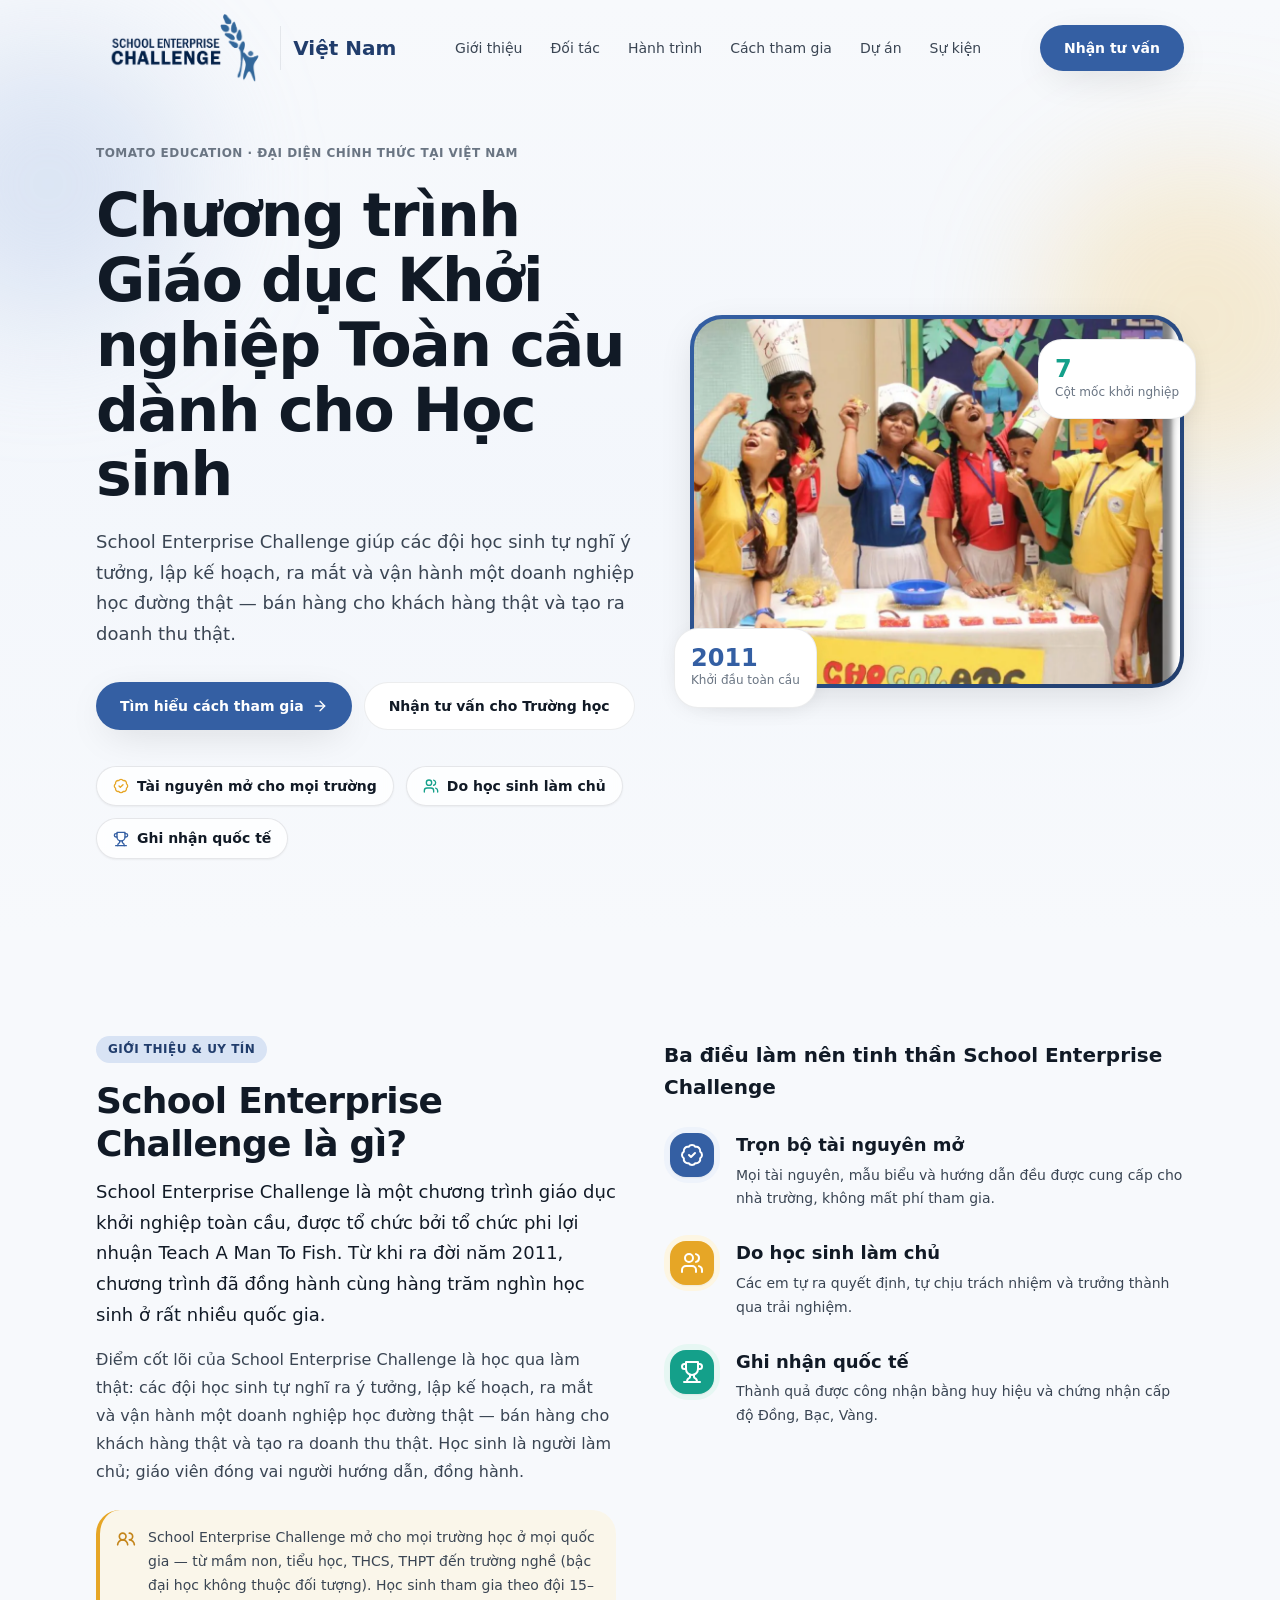
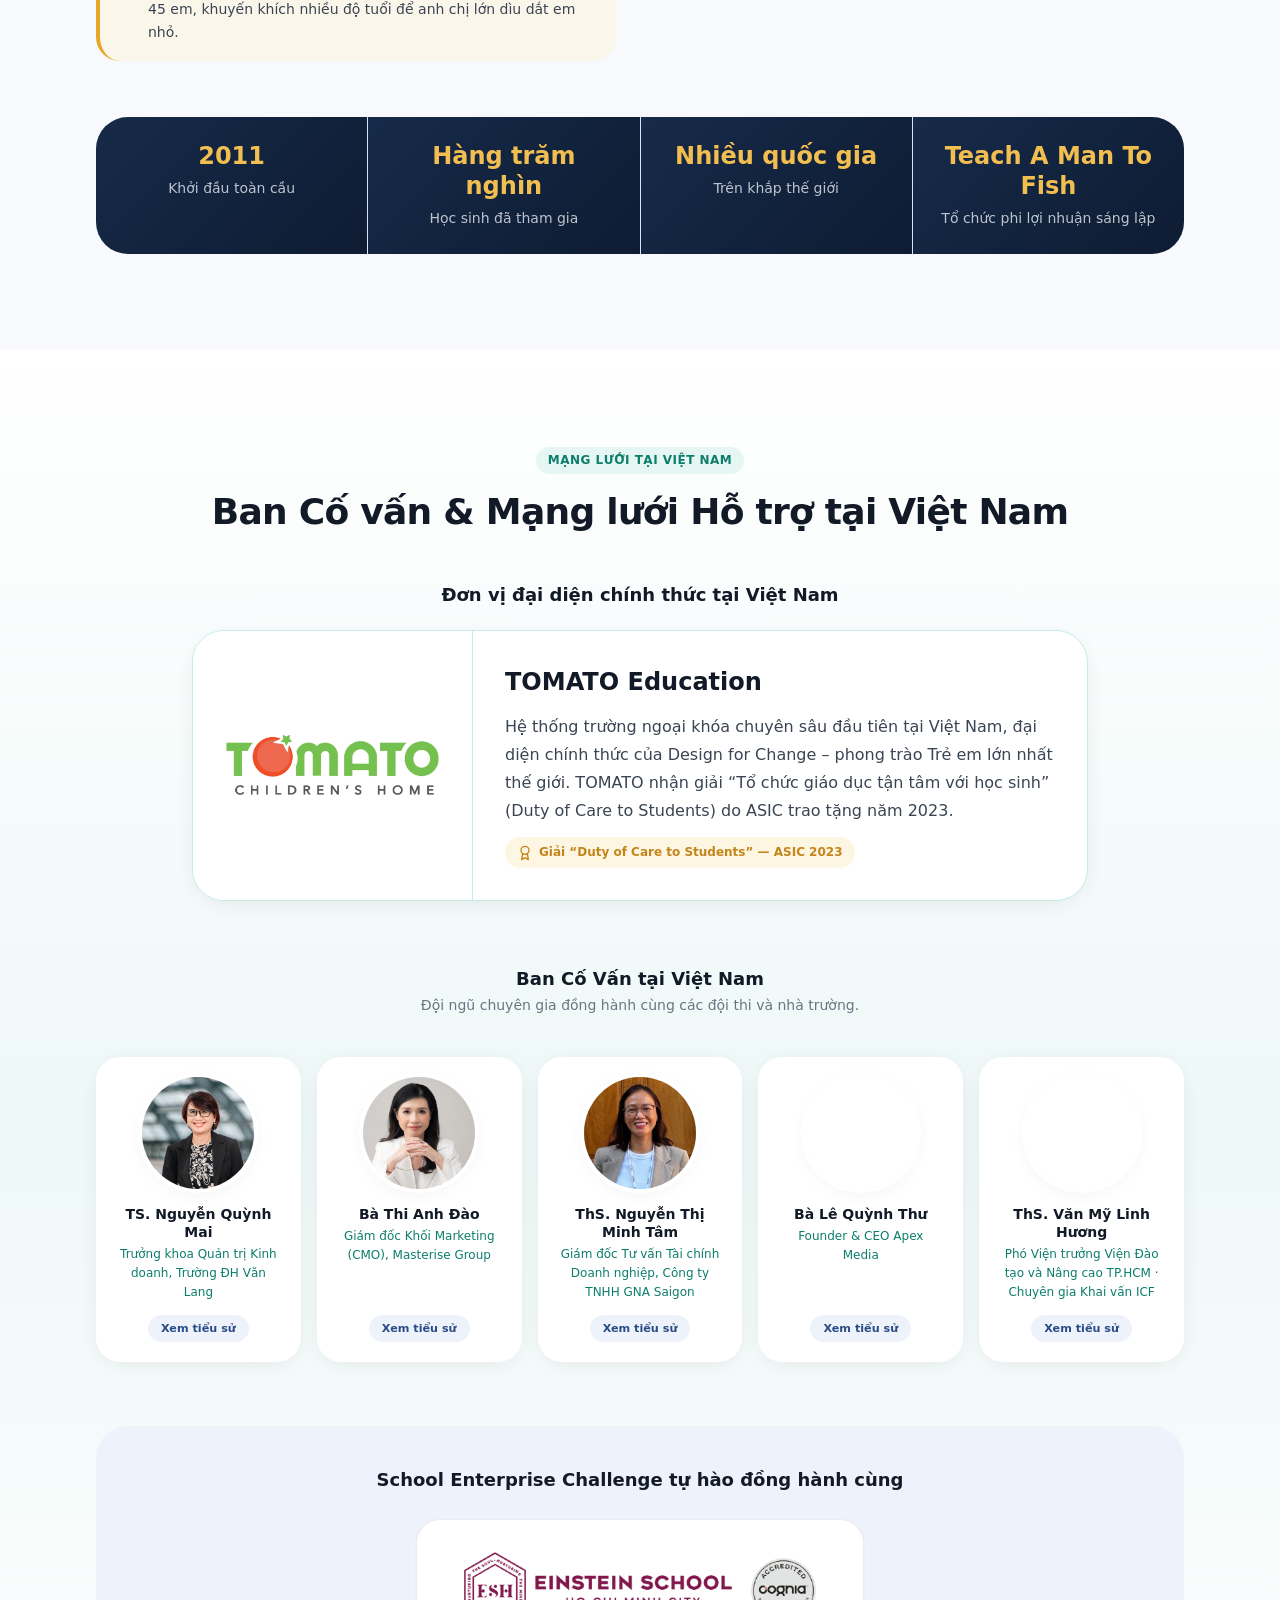
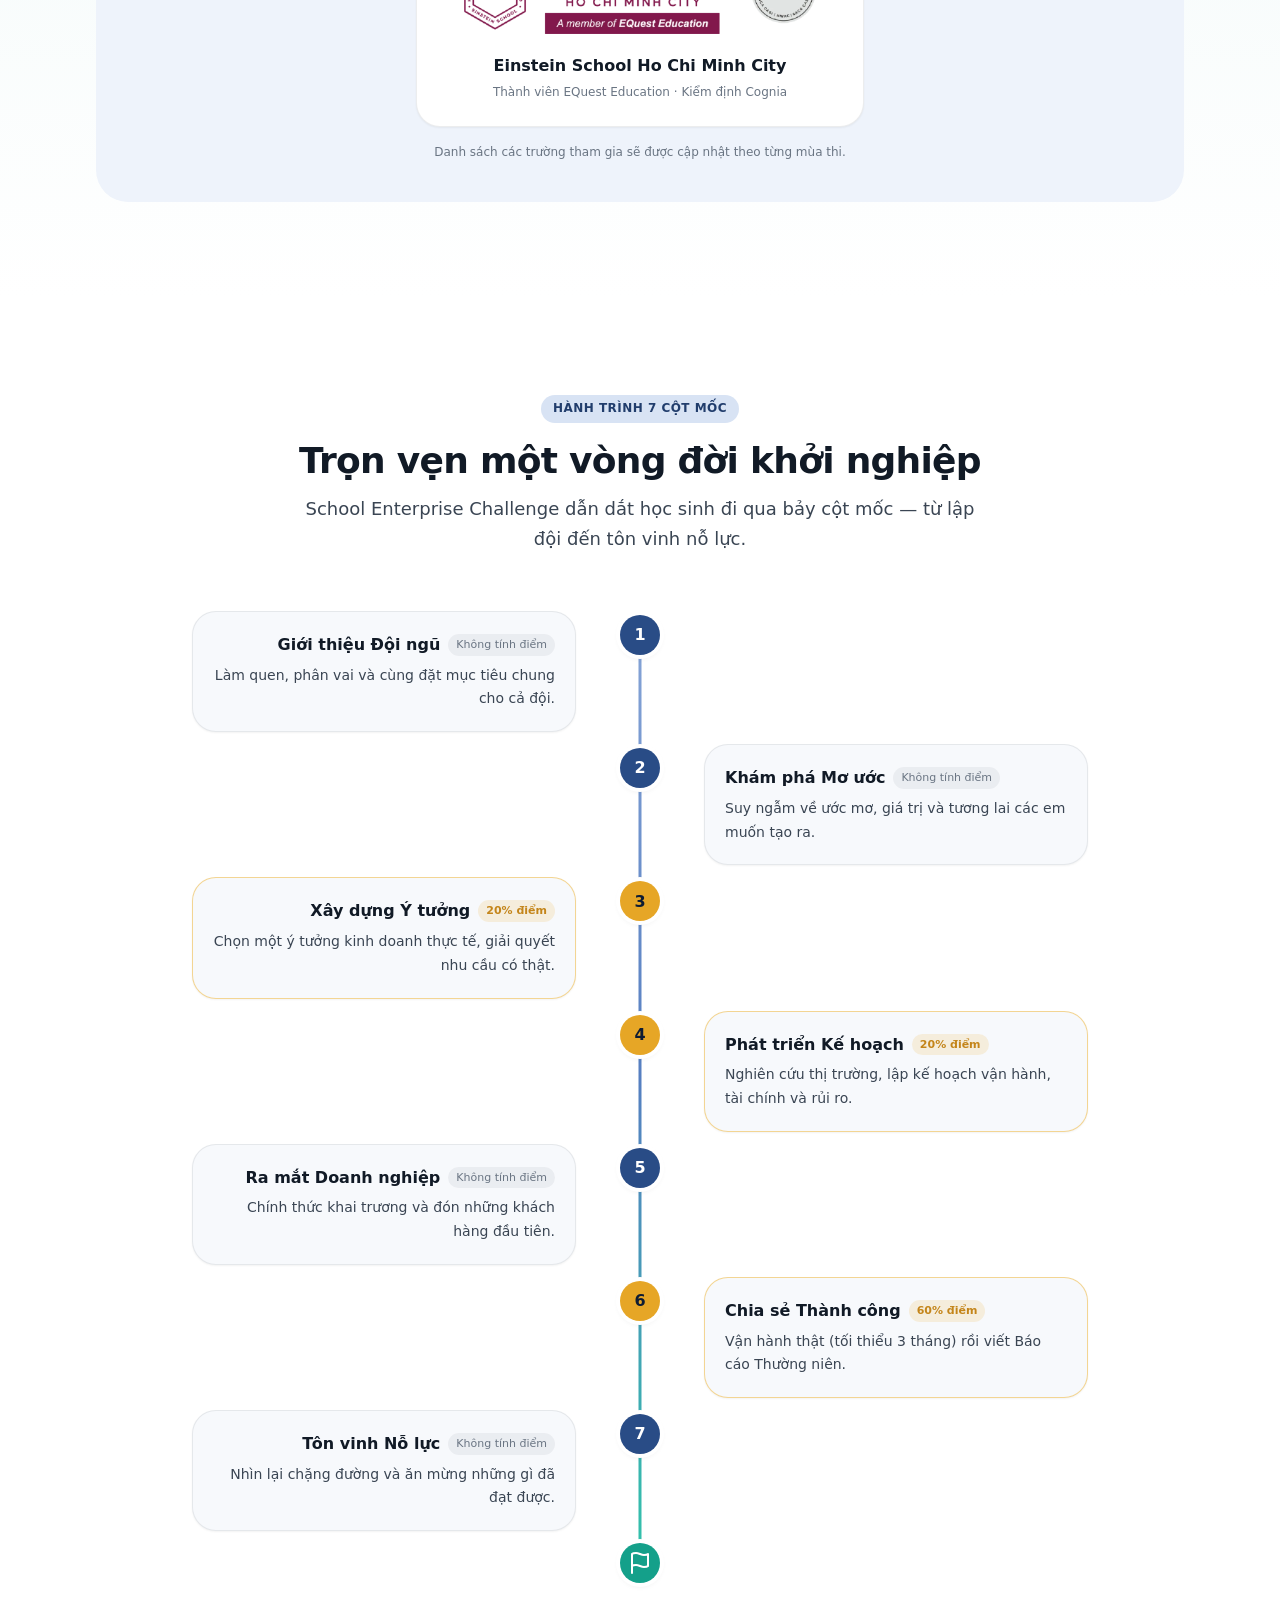
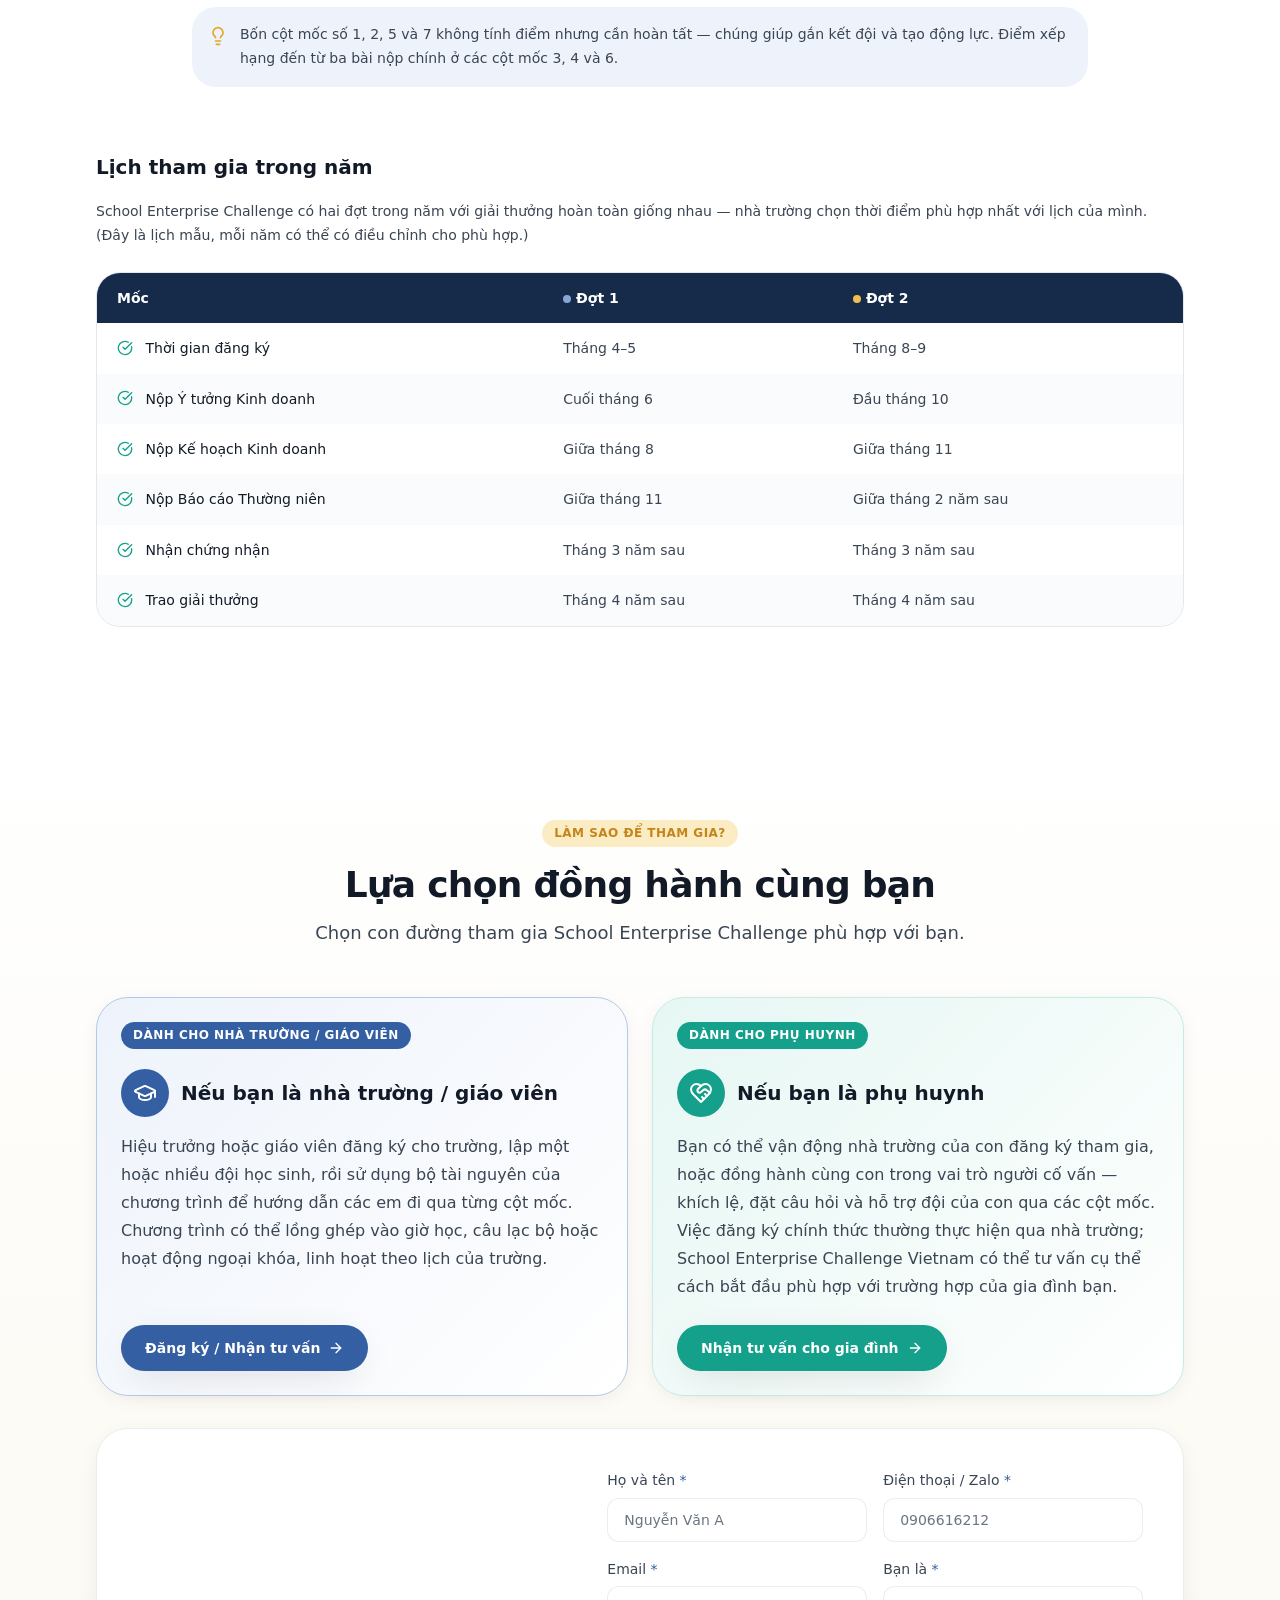
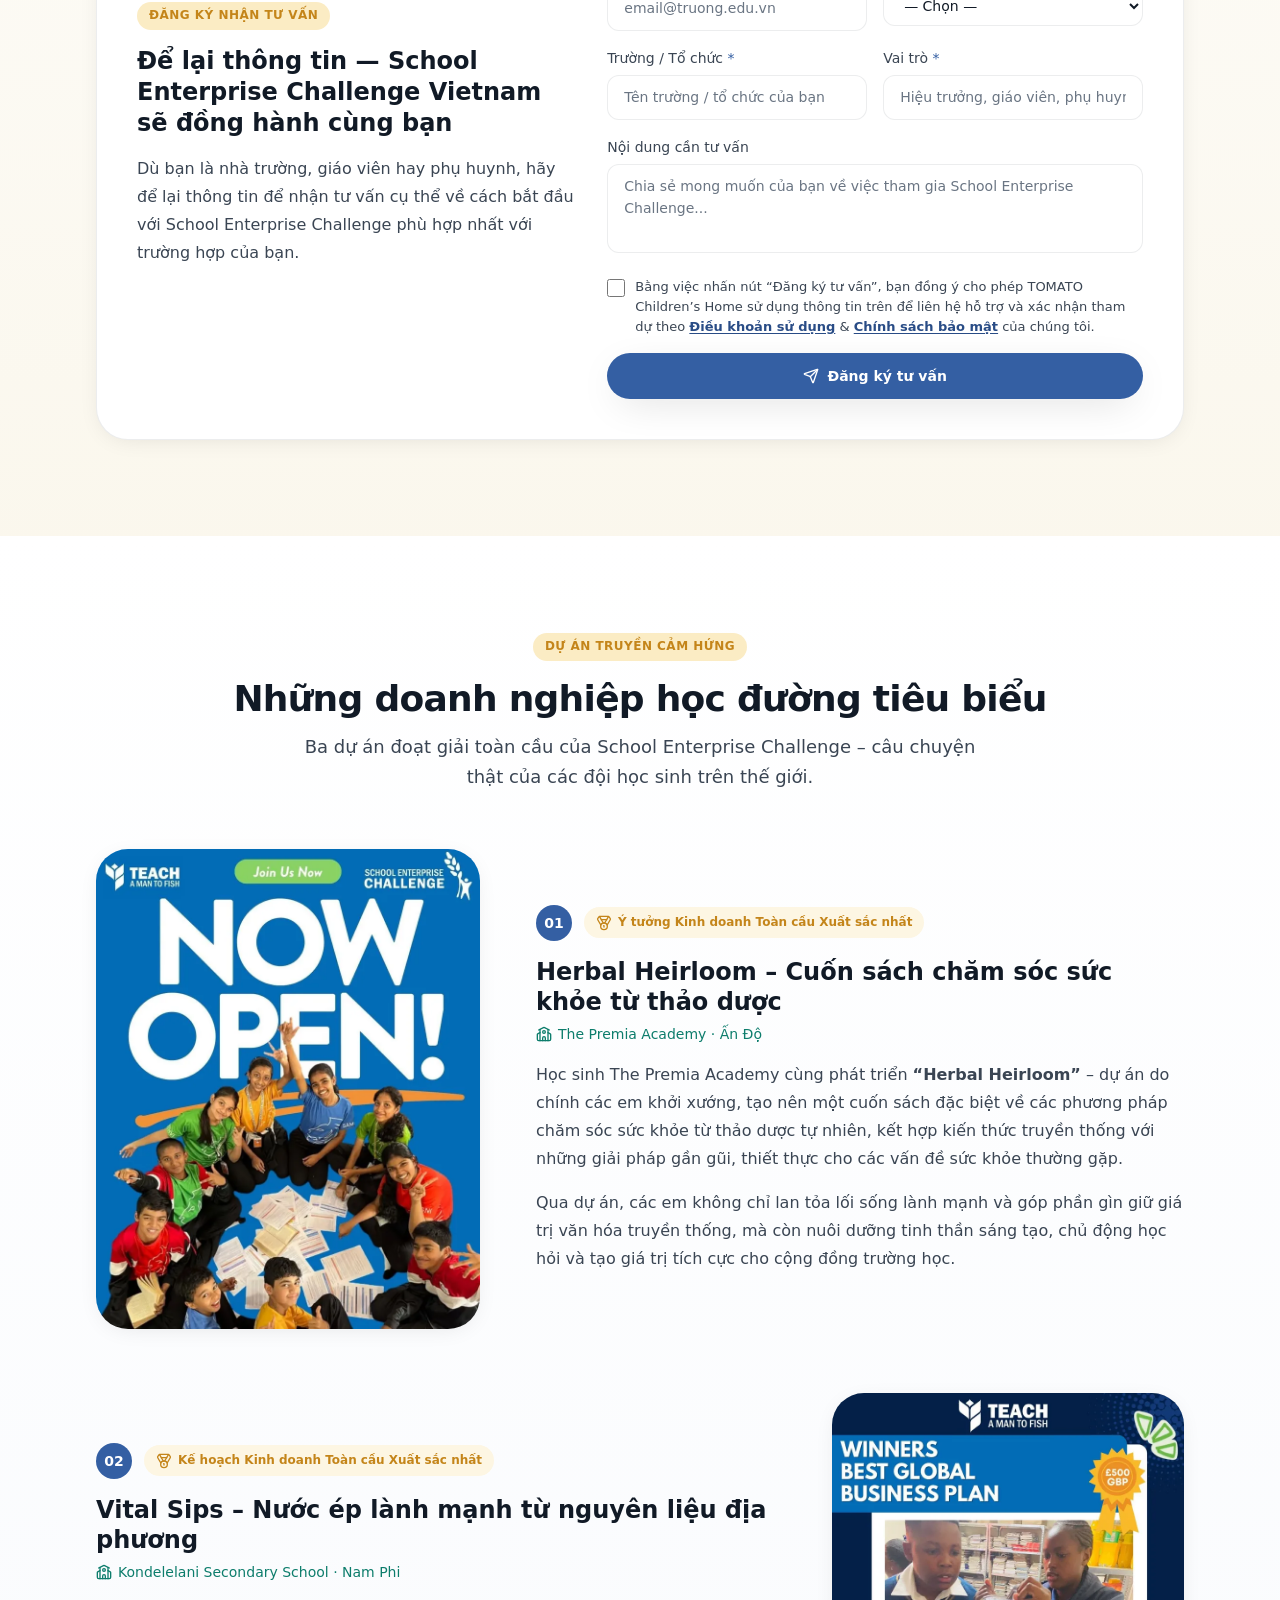
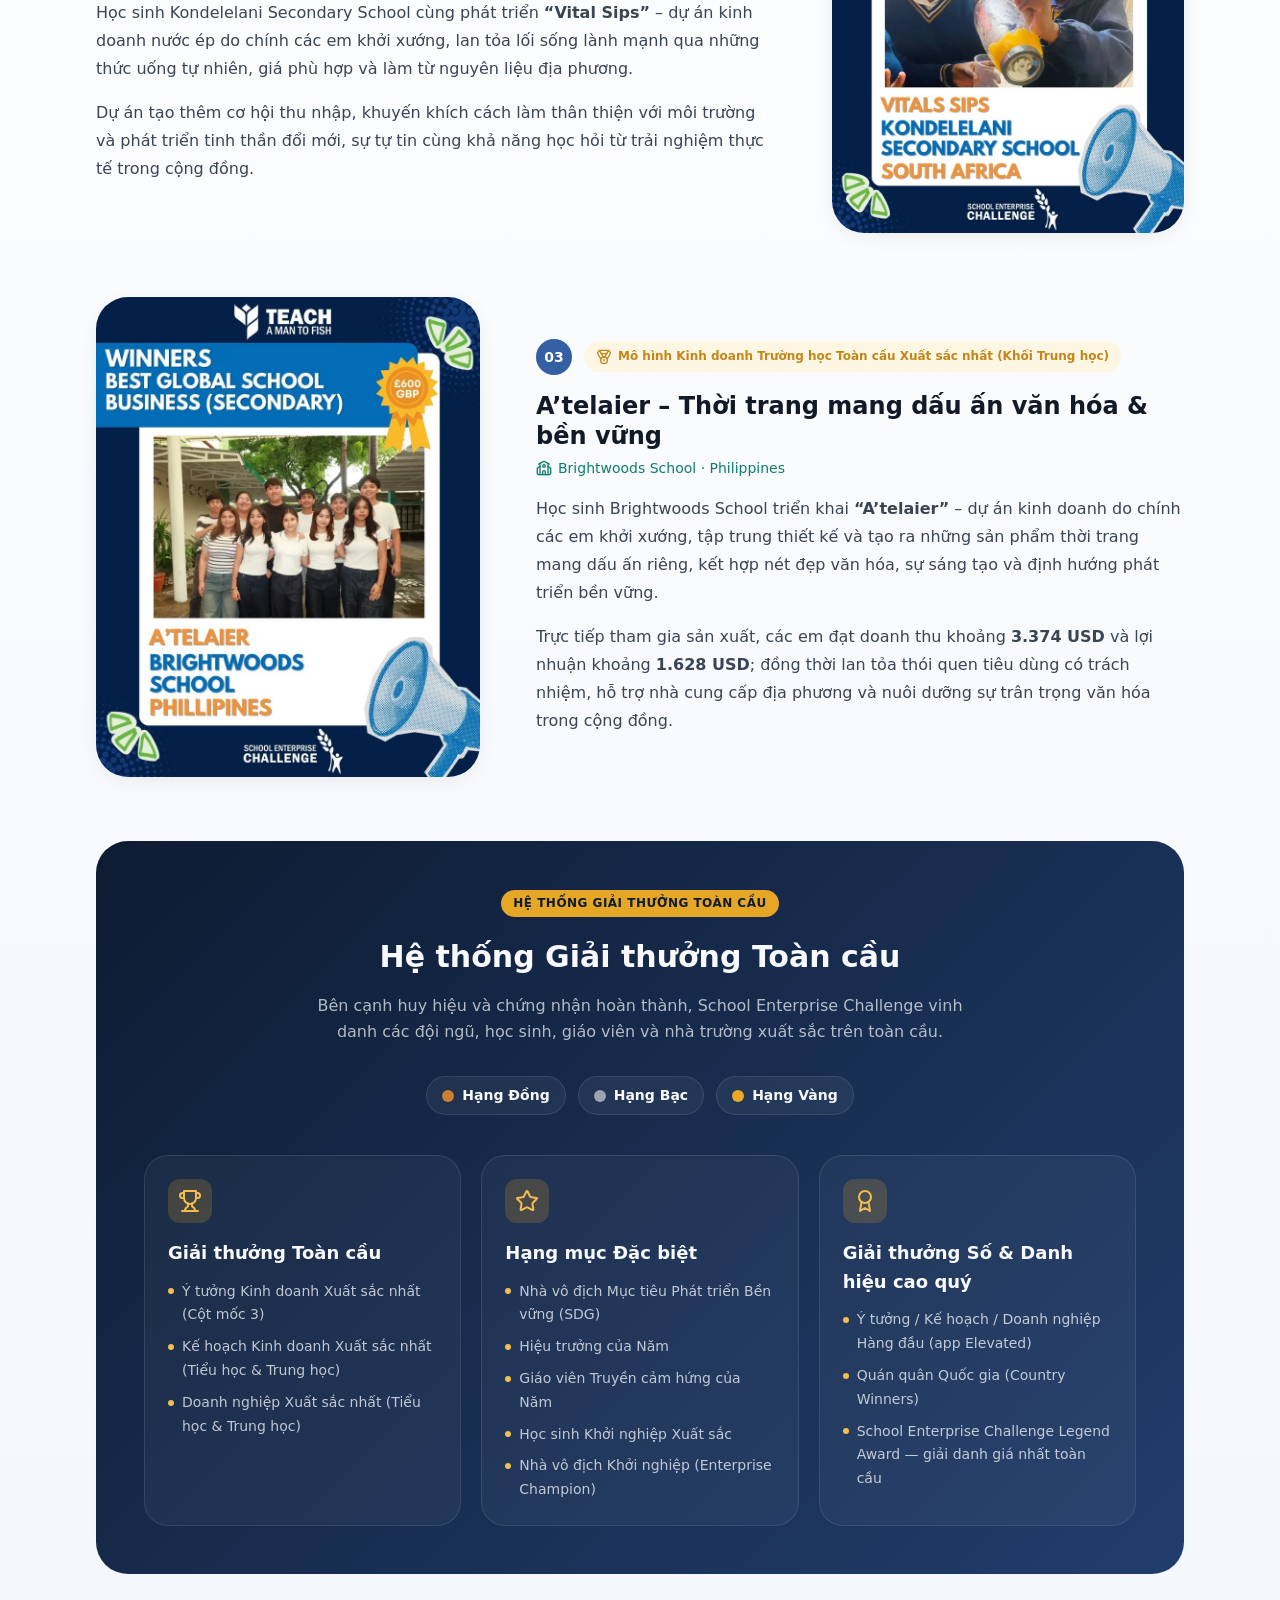
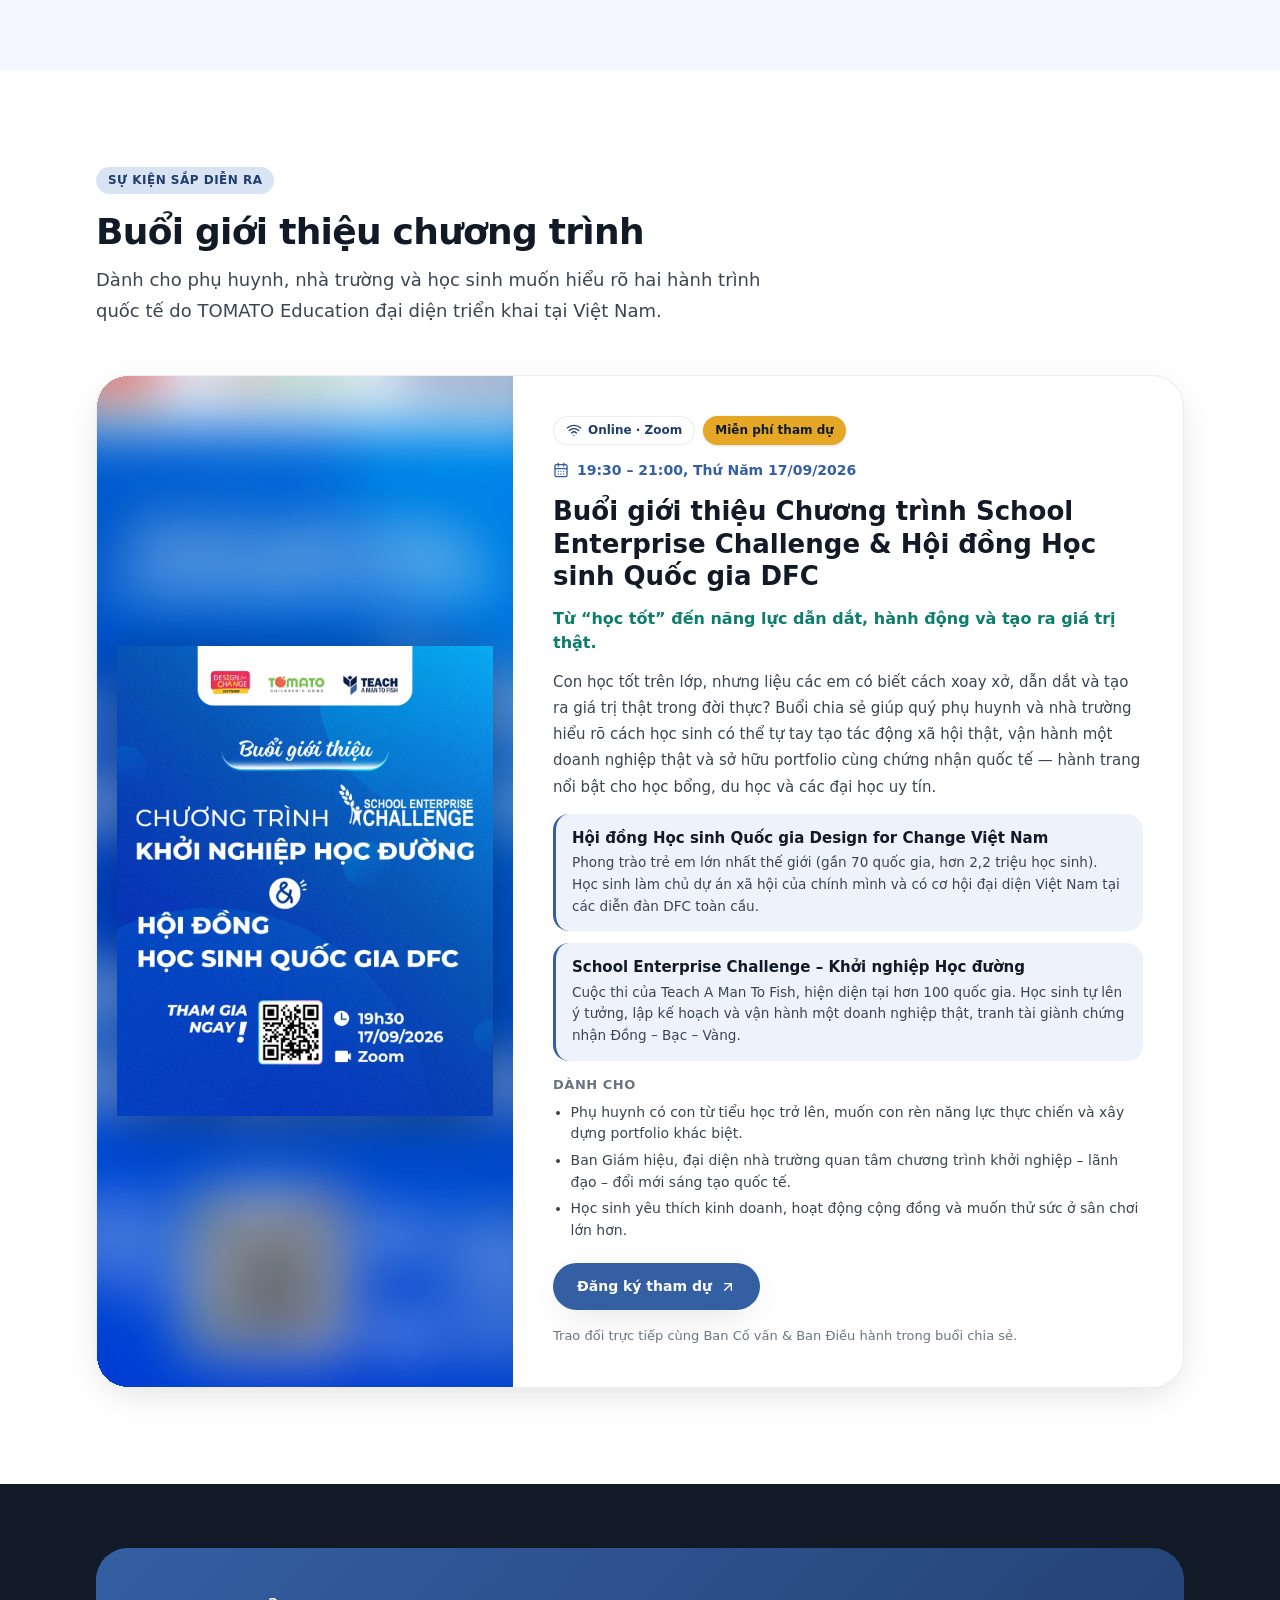
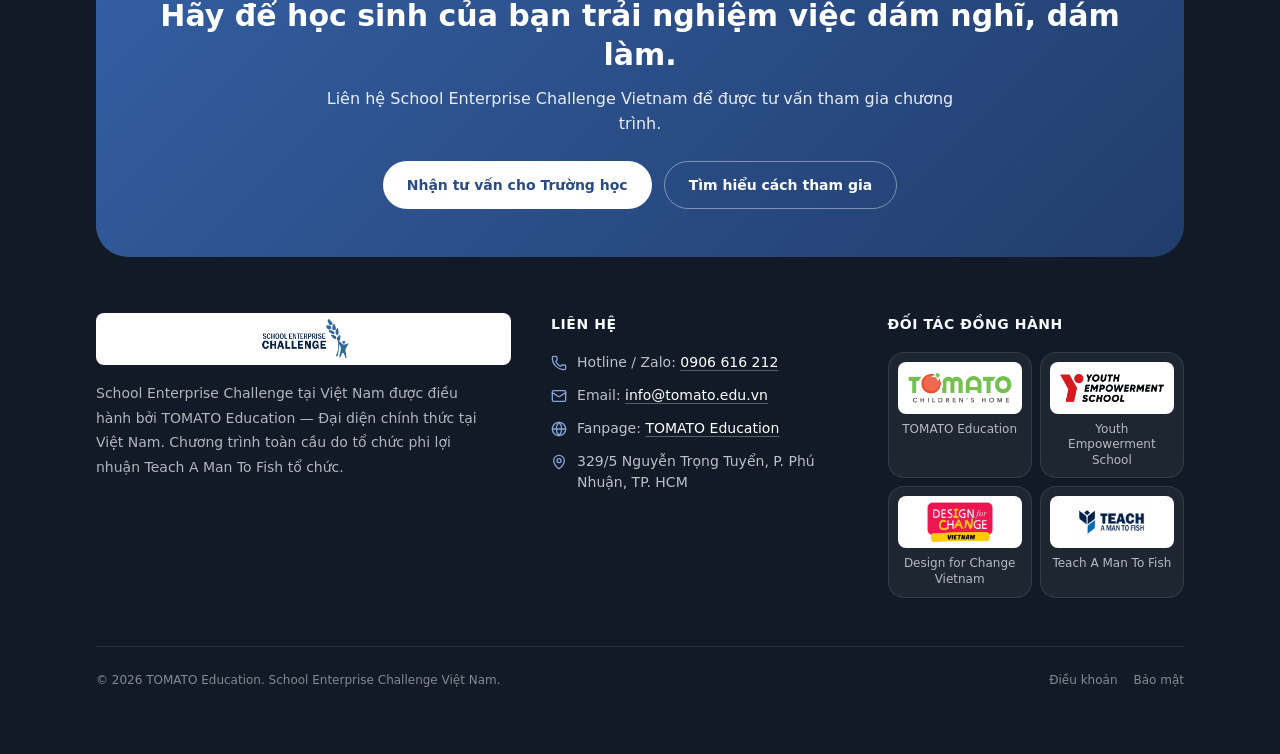
==== commit 4c57c84c: "Overlay Đang gửi: ghi rõ tối đa 15 giây Co-Authored-By: Claude Opus 5 <noreply@anthropic.com> Claude" ====
--- a/index.html
+++ b/index.html
@@ -3,16 +3,29 @@
 <head>
 <meta charset="utf-8">
 <meta name="viewport" content="width=device-width, initial-scale=1">
-<title>School Enterprise Challenge Việt Nam — Khởi nghiệp Học đường</title>
-<meta name="description" content="Chương trình Giáo dục Khởi nghiệp Toàn cầu dành cho học sinh, do học sinh làm chủ và được ghi nhận quốc tế. Đại diện chính thức tại Việt Nam: TOMATO Education.">
+<title>School Enterprise Challenge | Chương trình Giáo dục Khởi nghiệp Toàn cầu</title>
+<meta name="description" content="School Enterprise Challenge là một chương trình giáo dục khởi nghiệp toàn cầu, được tổ chức bởi tổ chức phi lợi nhuận Teach A Man To Fish. Từ khi ra đời năm 2011, chương trình đã đồng hành cùng hàng trăm nghìn học sinh ở rất nhiều quốc gia.">
 <meta name="keywords" content="School Enterprise Challenge, School Enterprise Challenge Vietnam, khởi nghiệp học đường, TOMATO Education, Teach A Man To Fish, Young Founders Lab">
-<meta property="og:title" content="School Enterprise Challenge Việt Nam">
-<meta property="og:description" content="Để học sinh dám nghĩ, dám làm bằng một doanh nghiệp của chính mình.">
+<link rel="canonical" href="https://secvietnam.org/">
+<meta property="og:site_name" content="School Enterprise Challenge Việt Nam">
+<meta property="og:title" content="School Enterprise Challenge | Chương trình Giáo dục Khởi nghiệp Toàn cầu">
+<meta property="og:description" content="School Enterprise Challenge là một chương trình giáo dục khởi nghiệp toàn cầu, được tổ chức bởi tổ chức phi lợi nhuận Teach A Man To Fish. Từ khi ra đời năm 2011, chương trình đã đồng hành cùng hàng trăm nghìn học sinh ở rất nhiều quốc gia.">
 <meta property="og:type" content="website">
+<meta property="og:url" content="https://secvietnam.org/">
 <meta property="og:locale" content="vi_VN">
+<meta property="og:image" content="https://secvietnam.org/img/og-image.png">
+<meta property="og:image:secure_url" content="https://secvietnam.org/img/og-image.png">
+<meta property="og:image:type" content="image/png">
+<meta property="og:image:width" content="1200">
+<meta property="og:image:height" content="630">
+<meta property="og:image:alt" content="School Enterprise Challenge — Chương trình Giáo dục Khởi nghiệp Toàn cầu">
+<meta name="twitter:card" content="summary_large_image">
+<meta name="twitter:title" content="School Enterprise Challenge | Chương trình Giáo dục Khởi nghiệp Toàn cầu">
+<meta name="twitter:description" content="School Enterprise Challenge là một chương trình giáo dục khởi nghiệp toàn cầu, được tổ chức bởi tổ chức phi lợi nhuận Teach A Man To Fish. Từ khi ra đời năm 2011, chương trình đã đồng hành cùng hàng trăm nghìn học sinh ở rất nhiều quốc gia.">
+<meta name="twitter:image" content="https://secvietnam.org/img/og-image.png">
 <link rel="icon" href="img/logo-sec.webp" type="image/webp">
 <link rel="preload" as="image" href="img/students-stall.webp" fetchpriority="high">
-<link rel="stylesheet" href="css/style.css">
+<link rel="stylesheet" href="css/style.css?v=20260916c">
 <script>document.documentElement.classList.add("js");</script>
 </head>
 <body>
@@ -474,8 +487,8 @@
           <label class="consent-label">
             <input type="checkbox" id="consent" name="consent" required>
             <span>Bằng việc nhấn nút “Đăng ký tư vấn”, bạn đồng ý cho phép TOMATO Children’s Home sử dụng thông tin trên
-              để liên hệ hỗ trợ và xác nhận tham dự theo <a href="#" target="_blank" rel="noopener">Điều khoản sử dụng</a>
-              &amp; <a href="#" target="_blank" rel="noopener">Chính sách bảo mật</a> của chúng tôi.</span>
+              để liên hệ hỗ trợ và xác nhận tham dự theo <a href="dieu-khoan.html" data-legal="Điều khoản sử dụng">Điều khoản sử dụng</a>
+              &amp; <a href="chinh-sach-bao-mat.html" data-legal="Chính sách bảo mật">Chính sách bảo mật</a> của chúng tôi.</span>
           </label>
         </div>
 
@@ -709,8 +722,8 @@
     <div class="foot-bottom">
       <span>© <span id="year">2026</span> TOMATO Education. School Enterprise Challenge Việt Nam.</span>
       <div class="foot-links">
-        <a href="#">Điều khoản</a>
-        <a href="#">Bảo mật</a>
+        <a href="dieu-khoan.html" data-legal="Điều khoản sử dụng">Điều khoản</a>
+        <a href="chinh-sach-bao-mat.html" data-legal="Chính sách bảo mật">Bảo mật</a>
       </div>
     </div>
   </div>
@@ -739,6 +752,26 @@
   </div>
 </div>
 
+<!-- Màn "Đang gửi" — phủ toàn màn hình trong lúc chờ Google Sheet trả lời, không có nút đóng (js/main.js: sendingStart/Stop) -->
+<div class="tmt-modal-overlay tmt-dong" id="leadSending" role="alertdialog" aria-modal="true" aria-live="assertive" aria-labelledby="leadSendingTitle" aria-hidden="true">
+  <div class="tmt-modal tmt-modal-sending">
+    <div class="sending-spinner" aria-hidden="true"><span></span></div>
+    <h2 class="tmt-modal-title" id="leadSendingTitle">Đang gửi thông tin…</h2>
+    <p class="tmt-modal-text">Hệ thống đang ghi nhận đăng ký của bạn, thường mất vài giây (tối đa 15 giây).</p>
+    <p class="sending-warn">⚠️ Vui lòng <strong>không tải lại</strong> hay rời khỏi trang cho đến khi có thông báo thành công.</p>
+  </div>
+</div>
+
+<!-- Popup Điều khoản / Chính sách bảo mật: nạp nội dung từ dieu-khoan.html / chinh-sach-bao-mat.html -->
+<dialog id="legalDialog" class="legal-dialog" aria-labelledby="legalDialogTitle">
+  <div class="legal-dialog-head">
+    <h3 id="legalDialogTitle">Điều khoản sử dụng</h3>
+    <button type="button" class="legal-dialog-close" data-legal-close aria-label="Đóng"><svg class="ic" viewBox="0 0 24 24"><use href="#i-x"/></svg></button>
+  </div>
+  <div class="legal-dialog-body legal" id="legalDialogBody"><p class="muted center">Đang tải…</p></div>
+  <div class="legal-dialog-foot"><button type="button" class="btn btn-primary" data-legal-close>Đã hiểu, đóng lại</button></div>
+</dialog>
+
 <!-- Hộp tiểu sử ban cố vấn -->
 <dialog id="advisorDialog" class="advisor-dialog" aria-labelledby="advDlgName">
   <button type="button" class="advisor-dialog-close" data-adv-close aria-label="Đóng"><svg class="ic" viewBox="0 0 24 24"><use href="#i-x"/></svg></button>
@@ -754,6 +787,6 @@
 <script>
 window.SEC_ADVISORS = [{"img": "img/advisor-quynh-mai.webp", "name": "TS. Nguyễn Quỳnh Mai", "title": "Trưởng khoa Quản trị Kinh doanh, Trường ĐH Văn Lang", "bio": ["Nhận bằng Tiến sĩ Quản trị (Management) tại Đại học Fribourg, Thụy Sĩ (2006); hơn 30 năm kinh nghiệm quản lý giáo dục đại học, giảng dạy và giáo dục khởi nghiệp.", "Từ năm 2010 tham gia tổ chức, cố vấn và làm giám khảo nhiều cuộc thi khởi nghiệp, giàu kinh nghiệm đánh giá ý tưởng, mô hình và kế hoạch kinh doanh.", "Đồng sáng lập MT Technology – Trading &amp; Consultancy (Việt Nam) và Wines of America (Hoa Kỳ); tư vấn lập kế hoạch kinh doanh và nghiên cứu thị trường.", "Kết hợp kinh nghiệm học thuật, quản lý, khởi nghiệp và tư vấn thực tiễn để đưa ra định hướng chiến lược và góc nhìn thực tế cho các dự án kinh doanh của học sinh, sinh viên."]}, {"img": "img/advisor-thi-anh-dao.webp", "name": "Bà Thi Anh Đào", "title": "Giám đốc Khối Marketing (CMO), Masterise Group", "bio": ["Nhà sáng lập &amp; Giám đốc điều hành SYLVA – tổ chức tiên phong trong lĩnh vực đào tạo, huấn luyện và tư vấn.", "Nguyên Đồng sáng lập &amp; Giám đốc điều hành Isobar (thuộc Dentsu Aegis Network).", "Đồng sáng lập Học viện thanh thiếu niên Youth Empowerment School (Y.E.S) – thành viên của TOMATO Education.", "Nguyên Giám đốc Marketing toàn cầu (Global CMO) – VinFast.", "Người Việt Nam đầu tiên được tạp chí Campaign Asia-Pacific vinh danh trong 40 gương mặt nữ tiêu biểu ngành truyền thông quảng cáo châu Á – Thái Bình Dương (Women to Watch)."]}, {"img": "img/advisor-minh-tam.webp", "name": "ThS. Nguyễn Thị Minh Tâm", "title": "Giám đốc Tư vấn Tài chính Doanh nghiệp, Công ty TNHH GNA Saigon", "bio": ["Tốt nghiệp Đại học Kinh tế TP.HCM, chuyên ngành Tài chính Doanh nghiệp.", "Thạc sĩ Chính sách Công – Đại học Fulbright Việt Nam; Kiểm toán viên (CPA); Thẩm định viên về giá (VA).", "25 năm kinh nghiệm kiểm toán, định giá doanh nghiệp, tư vấn tài chính doanh nghiệp, tư vấn mua bán và sáp nhập (M&amp;A)."]}, {"img": "img/advisor-quynh-thu.webp", "name": "Bà Lê Quỳnh Thư", "title": "Founder &amp; CEO Apex Media", "bio": ["Apex Media là đơn vị tư vấn truyền thông và tổ chức sự kiện, định vị là Đối tác kiến tạo Sự kiện chiến lược.", "Gần 15 năm làm việc tại YBA, PNJ, DongA Bank, VTC HCM trước khi khởi nghiệp.", "Cựu học sinh chuyên Văn Trường Chuyên Lê Quý Đôn (Khánh Hòa), giải Học sinh giỏi Quốc gia môn Văn.", "Tác giả tập tản văn <em>“Phố đàn bà”</em> và sách <em>“Phía sau ánh sáng”</em>.", "Gần ba thập kỷ trực tiếp tư vấn và điều hành hàng trăm chương trình của cơ quan nhà nước, tập đoàn, trường đại học và doanh nghiệp lớn trên cả nước."]}, {"img": "img/advisor-linh-huong.webp", "name": "ThS. Văn Mỹ Linh Hương", "title": "Phó Viện trưởng Viện Đào tạo và Nâng cao TP.HCM · Chuyên gia Khai vấn ICF", "bio": ["Tốt nghiệp Đại học Sư phạm TP.HCM (Anh văn).", "Thạc sĩ Ngôn ngữ Ứng dụng – Đại học Curtin (Úc); Chứng chỉ International Secondary Education – The College of New Jersey (Mỹ); Chuyên gia Khai vấn thuộc Liên đoàn Khai vấn Quốc tế ICF.", "Nghiên cứu sinh Tiến sĩ Giáo dục – Đại học Edgewood (Mỹ).", "29 năm kinh nghiệm tại trường THPT công lập, trường K12 quốc tế, trường K12 song ngữ và đại học; đảm nhiệm từ giáo viên đến Ban Giám hiệu và Cố vấn Giám đốc Điều hành.", "2 năm là Chuyên gia Tư vấn đào tạo và triển khai chương trình Leader in Me (FranklinCovey – Hoa Kỳ) tại hơn 10 trường K12 ở Việt Nam.", "Hiện là Chuyên gia Khai vấn cho cá nhân, gia đình, tổ chức giáo dục và Phó Viện trưởng Viện Đào tạo và Nâng cao TP.HCM."]}];
 </script>
-<script src="js/main.js"></script>
+<script src="js/main.js?v=20260916c"></script>
 </body>
 </html>
--- a/css/style.css
+++ b/css/style.css
@@ -738,3 +738,55 @@
   .js .reveal { opacity:1; transform:none; transition:none; }
   html { scroll-behavior:auto; }
 }
+
+/* ---------- Trang & popup Điều khoản / Bảo mật ---------- */
+.legal { color:var(--ink-soft); line-height:1.75; font-size:.9375rem; }
+.legal h1 { font-size:1.375rem; font-weight:800; color:var(--ink); line-height:1.3; letter-spacing:-.01em; margin-bottom:.75rem; }
+.legal h2 { font-size:1.0625rem; font-weight:700; color:var(--brand-700); margin:1.5rem 0 .5rem; }
+.legal h3 { font-size:.9375rem; font-weight:700; color:var(--ink); margin:1rem 0 .375rem; }
+.legal p { margin:.5rem 0; }
+.legal p em { color:var(--ink-muted); }
+.legal ul { margin:.5rem 0; padding-left:1.25rem; list-style:disc; display:grid; gap:.375rem; }
+.legal li.sub { list-style:circle; margin-left:1rem; }
+.legal a { color:var(--brand-600); text-decoration:underline; text-underline-offset:2px; }
+.legal strong { color:var(--ink); }
+
+.legal-page { background:var(--cream); }
+.legal-wrap { max-width:46rem; padding-block:3rem 4rem; }
+.legal-back { display:inline-block; margin-bottom:1.5rem; font-size:.875rem; font-weight:600; color:var(--brand-600); }
+.legal-page .legal { background:#fff; border:1px solid var(--line); border-radius:var(--r-xl); padding:2rem 1.5rem; }
+@media (min-width:640px){ .legal-page .legal { padding:2.5rem 2.5rem; } }
+
+.legal-dialog {
+  position:fixed; inset:0; margin:auto; width:min(94vw, 48rem); max-height:90vh; padding:0; border:0;
+  border-radius:var(--r-xl); box-shadow:0 30px 80px -20px rgba(18,16,15,.35); color:var(--ink);
+  display:flex; flex-direction:column; overflow:hidden;
+}
+.legal-dialog:not([open]) { display:none; }
+.legal-dialog::backdrop { background:rgba(17,26,38,.55); backdrop-filter:blur(2px); }
+.legal-dialog-head { display:flex; align-items:center; justify-content:space-between; gap:1rem;
+                     padding:1.125rem 1.5rem; border-bottom:1px solid var(--line); background:#fff; }
+.legal-dialog-head h3 { font-size:1.0625rem; font-weight:800; }
+.legal-dialog-close { display:inline-flex; padding:.5rem; border-radius:999px; color:var(--ink-muted);
+                      border:1px solid rgba(17,26,38,.1); background:#fff; transition:.2s; }
+.legal-dialog-close:hover { color:var(--ink); border-color:var(--brand-300); }
+.legal-dialog-body { overflow:auto; padding:1.25rem 1.5rem; background:#fff; overscroll-behavior:contain; }
+@media (min-width:640px){ .legal-dialog-body { padding:1.5rem 2rem; } }
+.legal-dialog-body h1 { font-size:1.125rem; }
+.legal-dialog-foot { padding:.875rem 1.5rem; border-top:1px solid var(--line); background:var(--cream);
+                     display:flex; justify-content:flex-end; }
+
+/* ---------- Màn "Đang gửi" (#leadSending) — 16/09/2026 ---------- */
+.tmt-modal-sending { max-width:440px; padding:40px 34px 32px; cursor:wait; }
+.tmt-modal-sending .tmt-modal-title { color:var(--brand-600); font-size:24px; }
+.tmt-modal-sending .tmt-modal-text { margin-bottom:12px; }
+.sending-warn { margin:0; padding:12px 14px; border-radius:12px; background:#fff7e6; border:1px solid #ffd58a; color:#8a5a00; font-size:14px; line-height:1.55; }
+.sending-warn strong { color:#c44900; }
+.sending-spinner { width:72px; height:72px; margin:0 auto 18px; position:relative; }
+.sending-spinner span {
+  position:absolute; inset:0; border-radius:50%;
+  border:6px solid var(--brand-100); border-top-color:var(--brand-500);
+  animation:sendingSpin .9s linear infinite;
+}
+@keyframes sendingSpin { to { transform:rotate(360deg); } }
+@media (prefers-reduced-motion: reduce) { .sending-spinner span { animation-duration:2.4s; } }
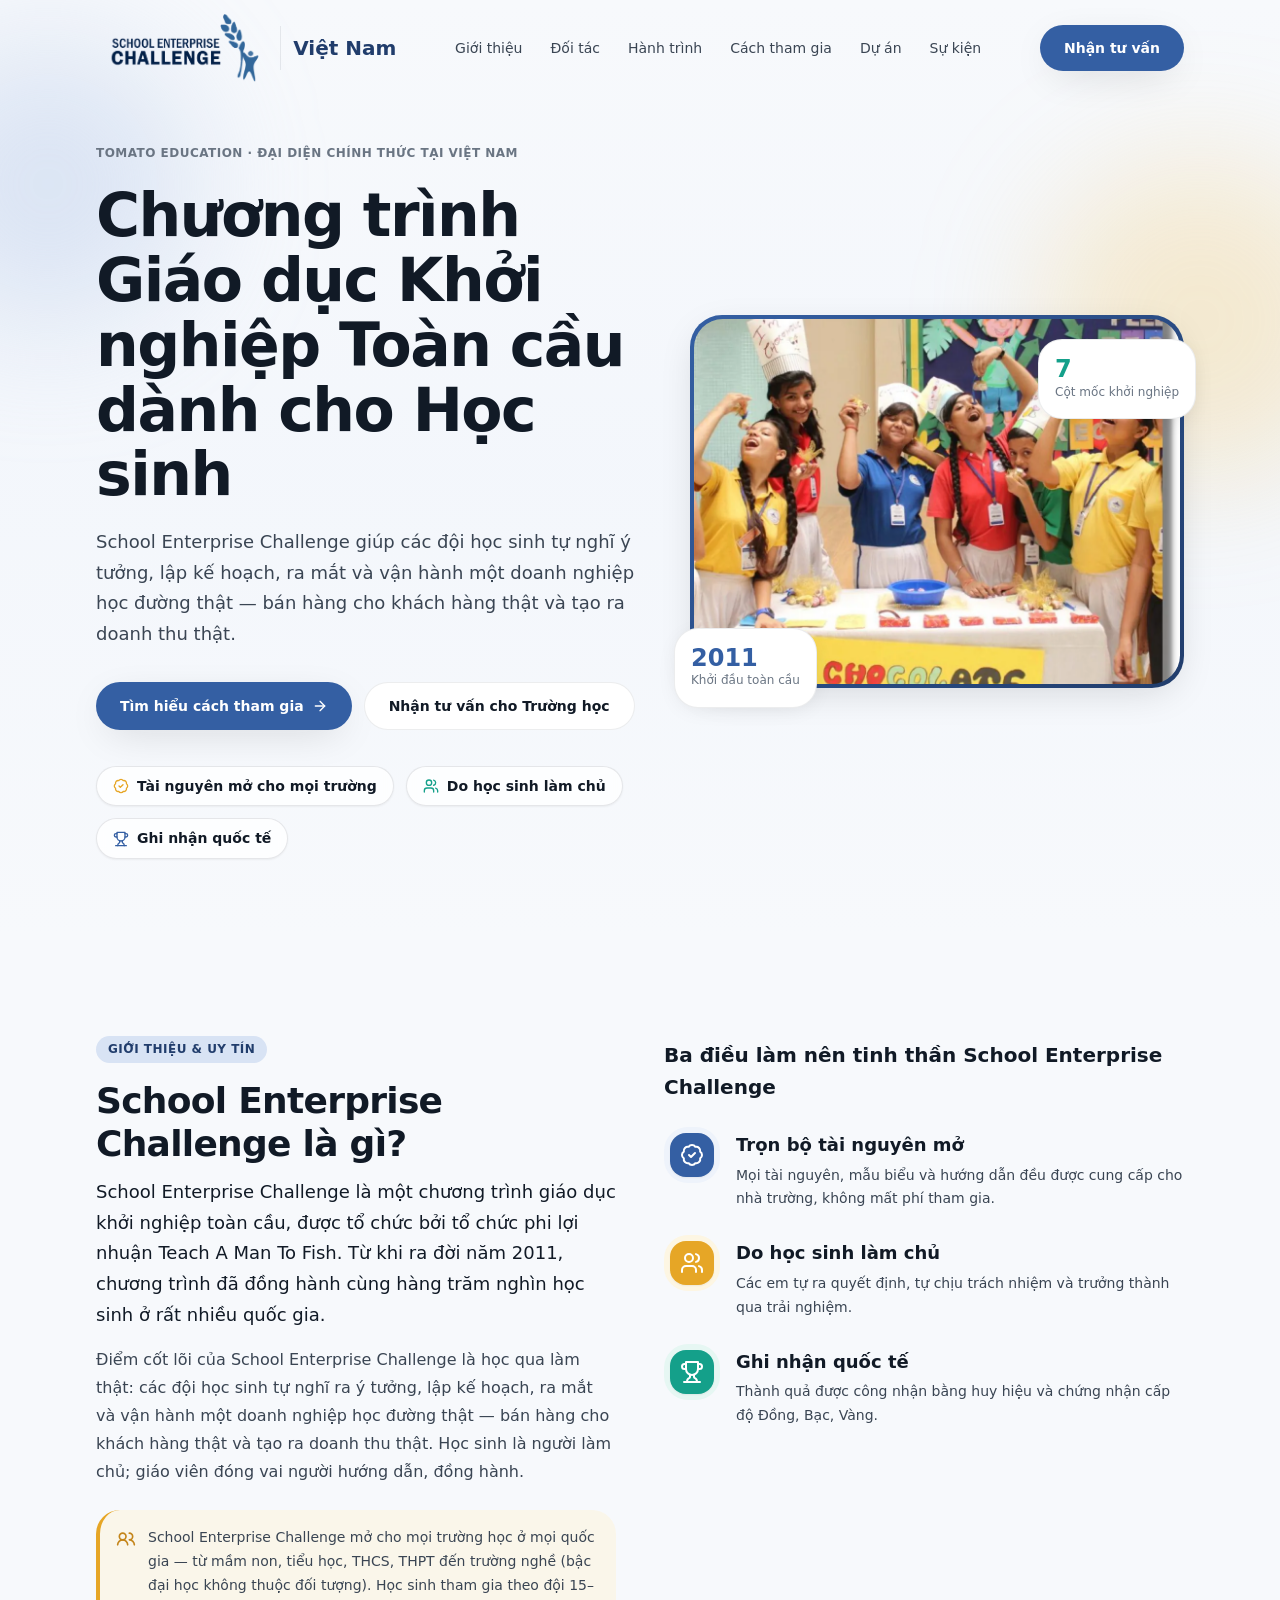
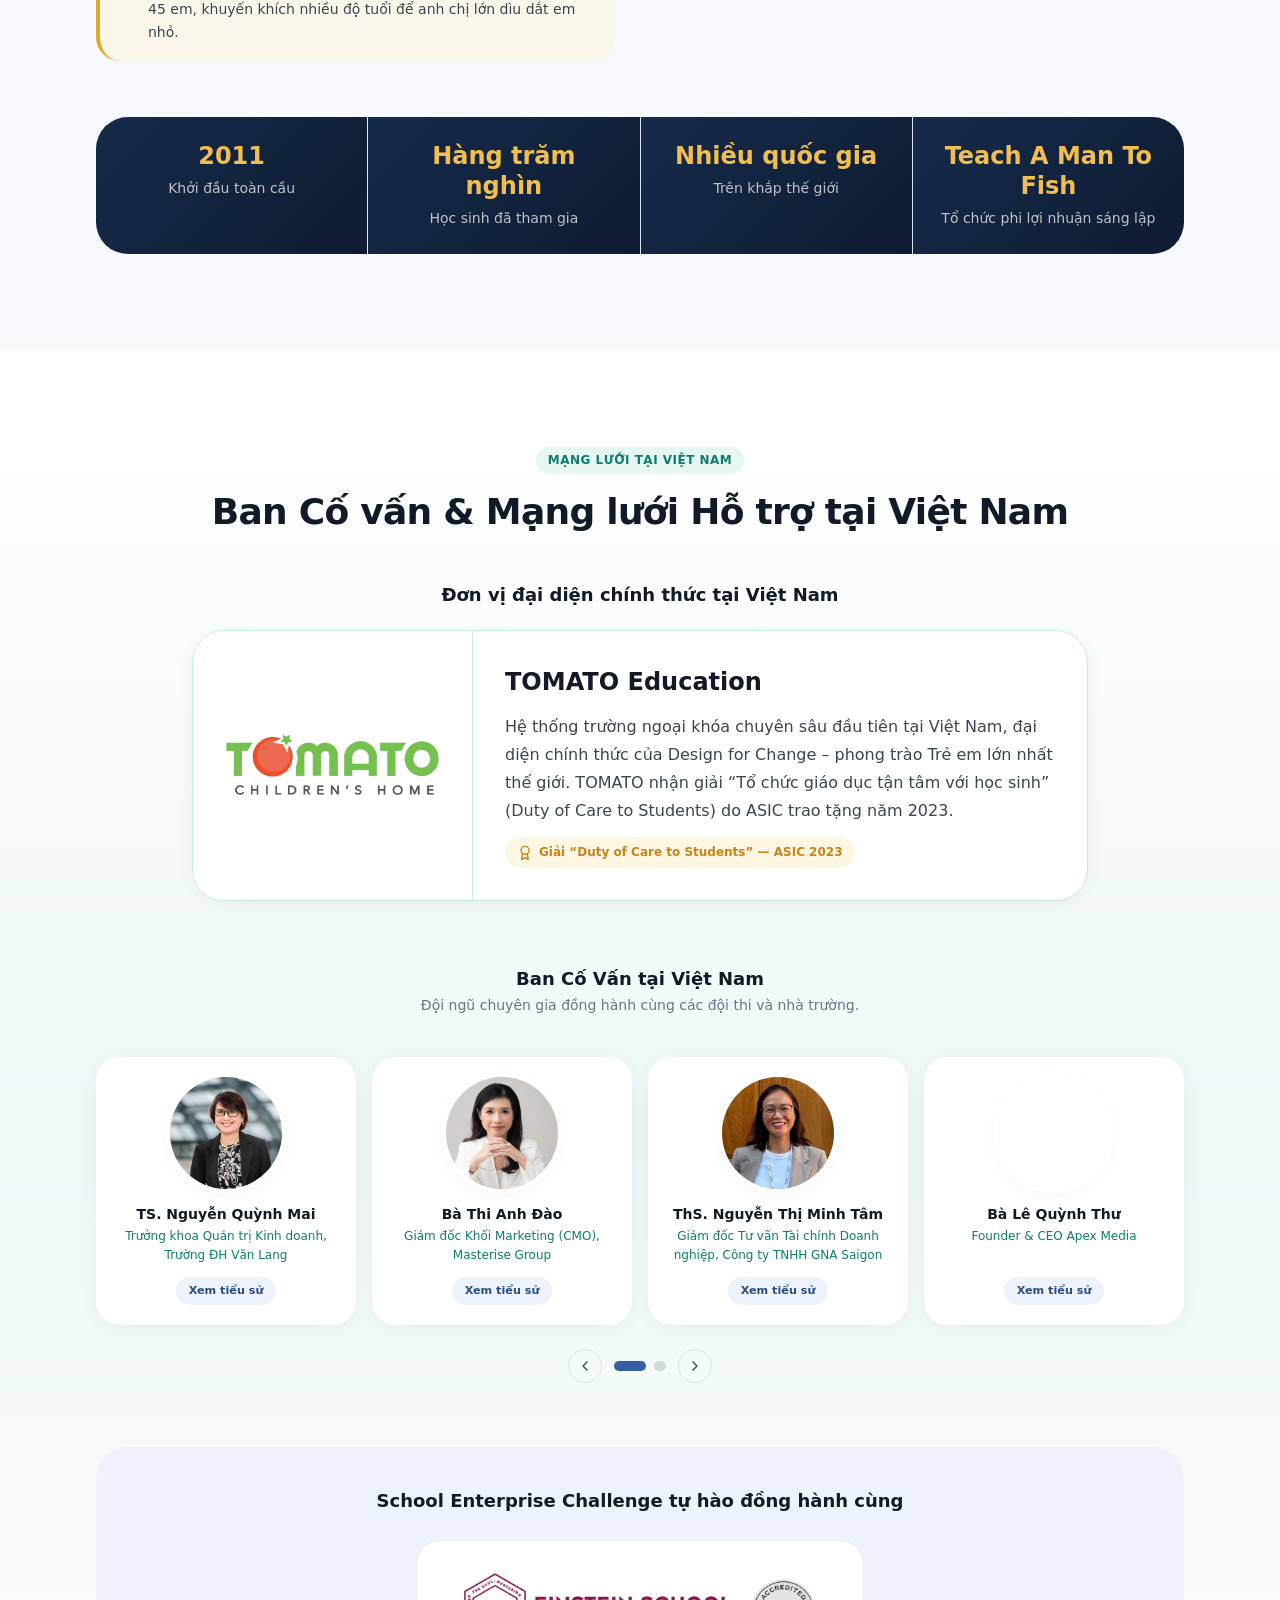
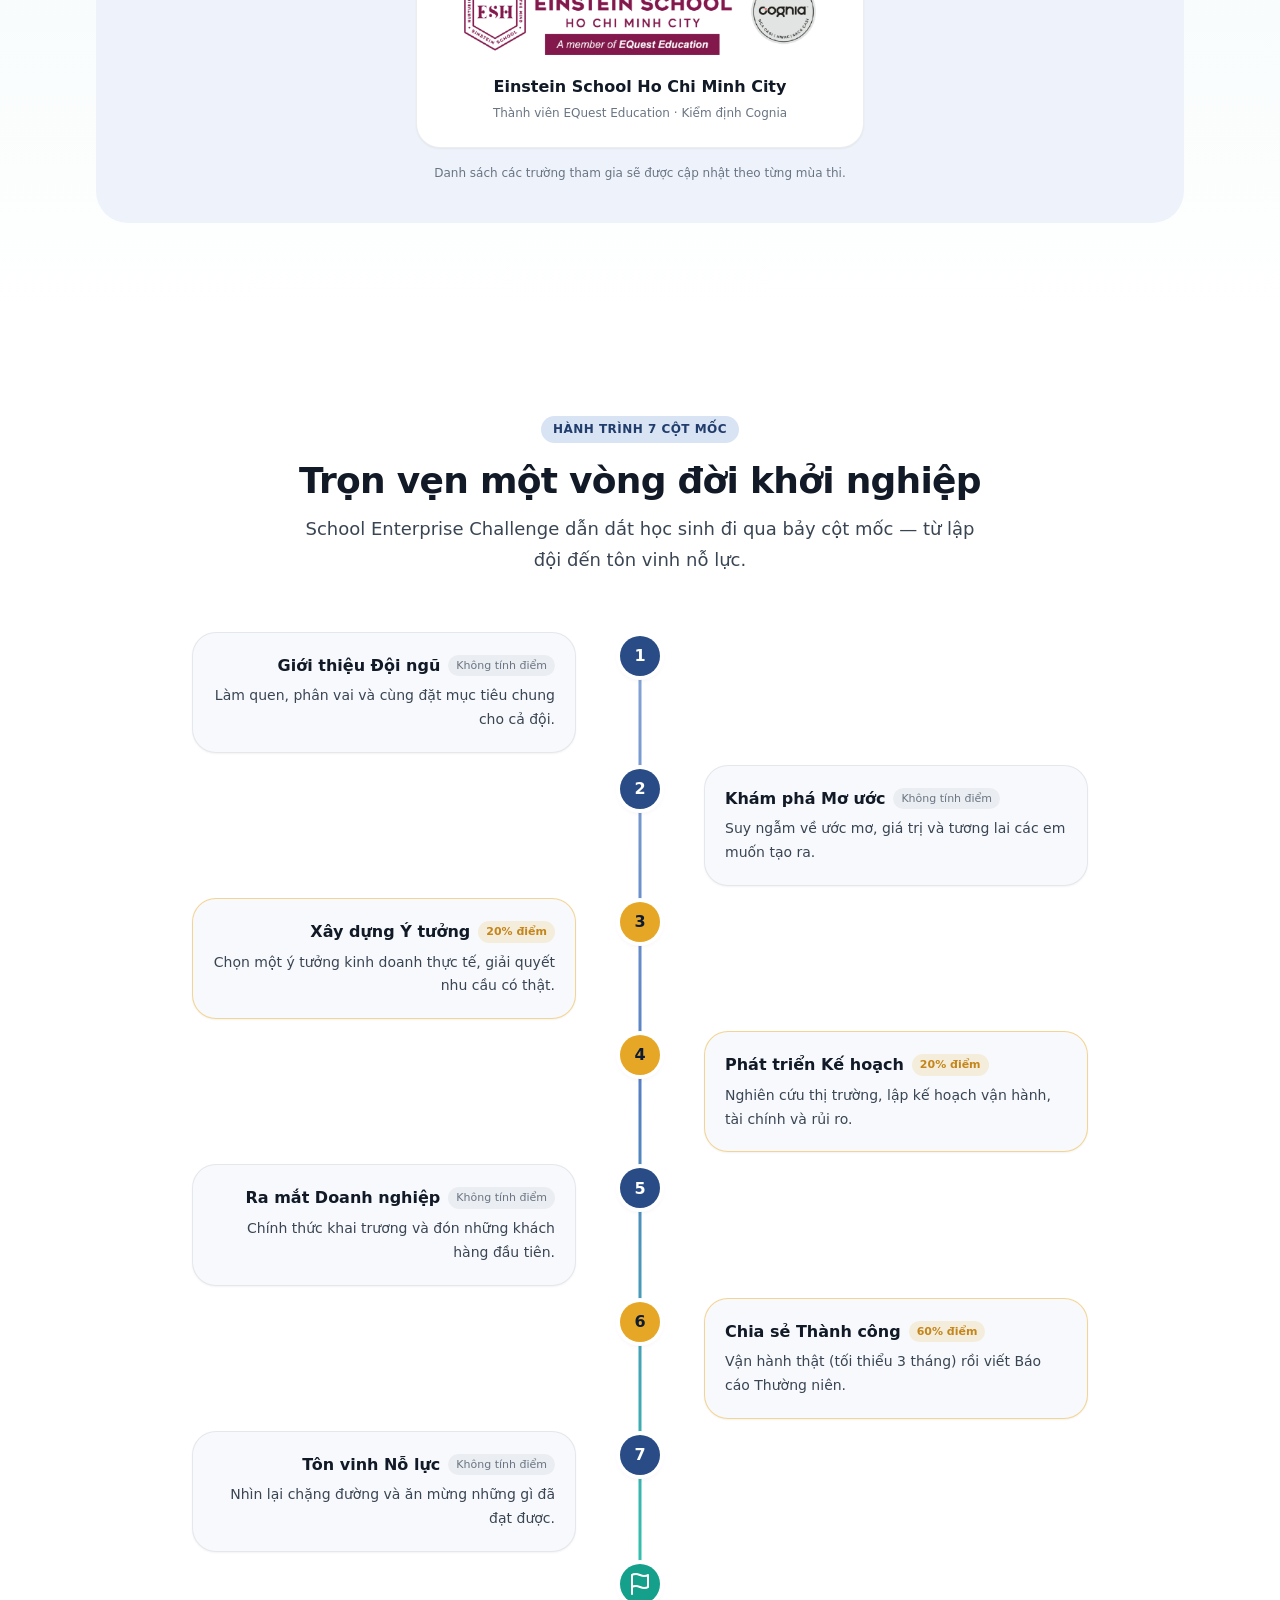
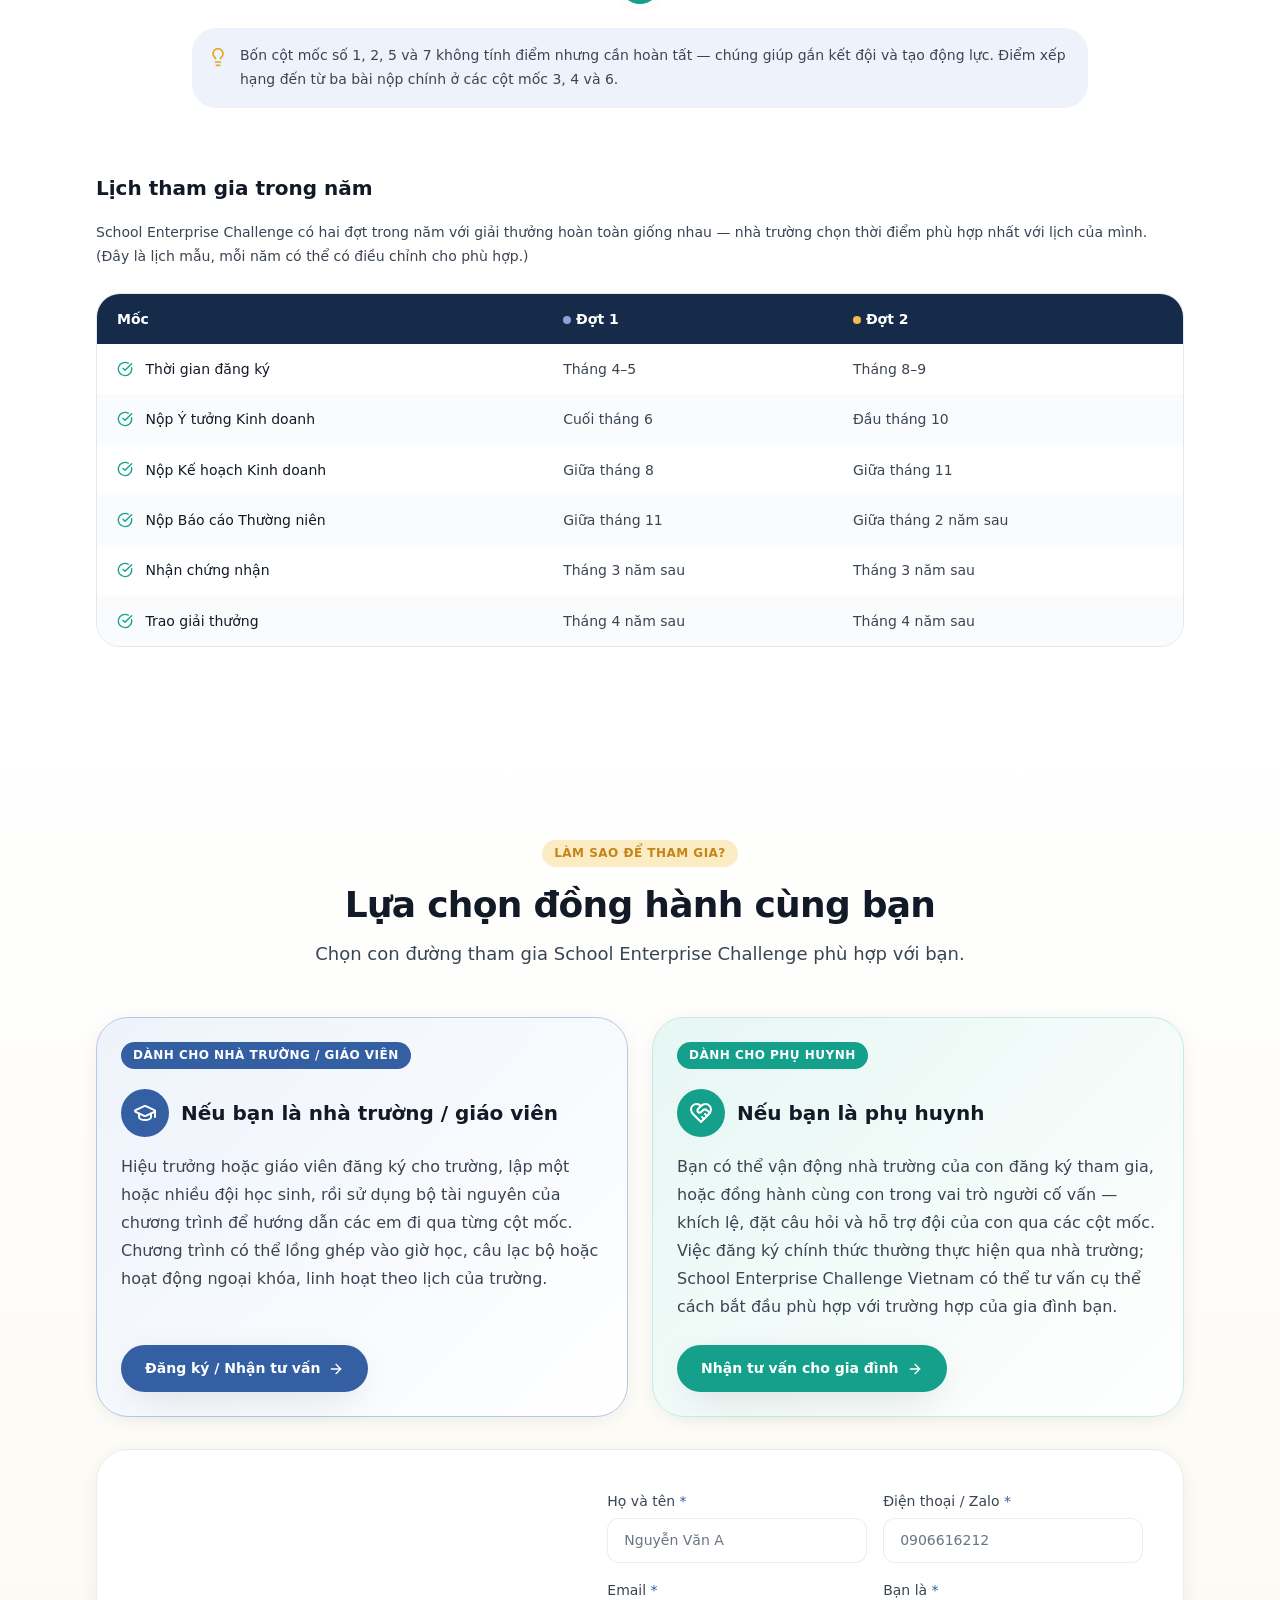
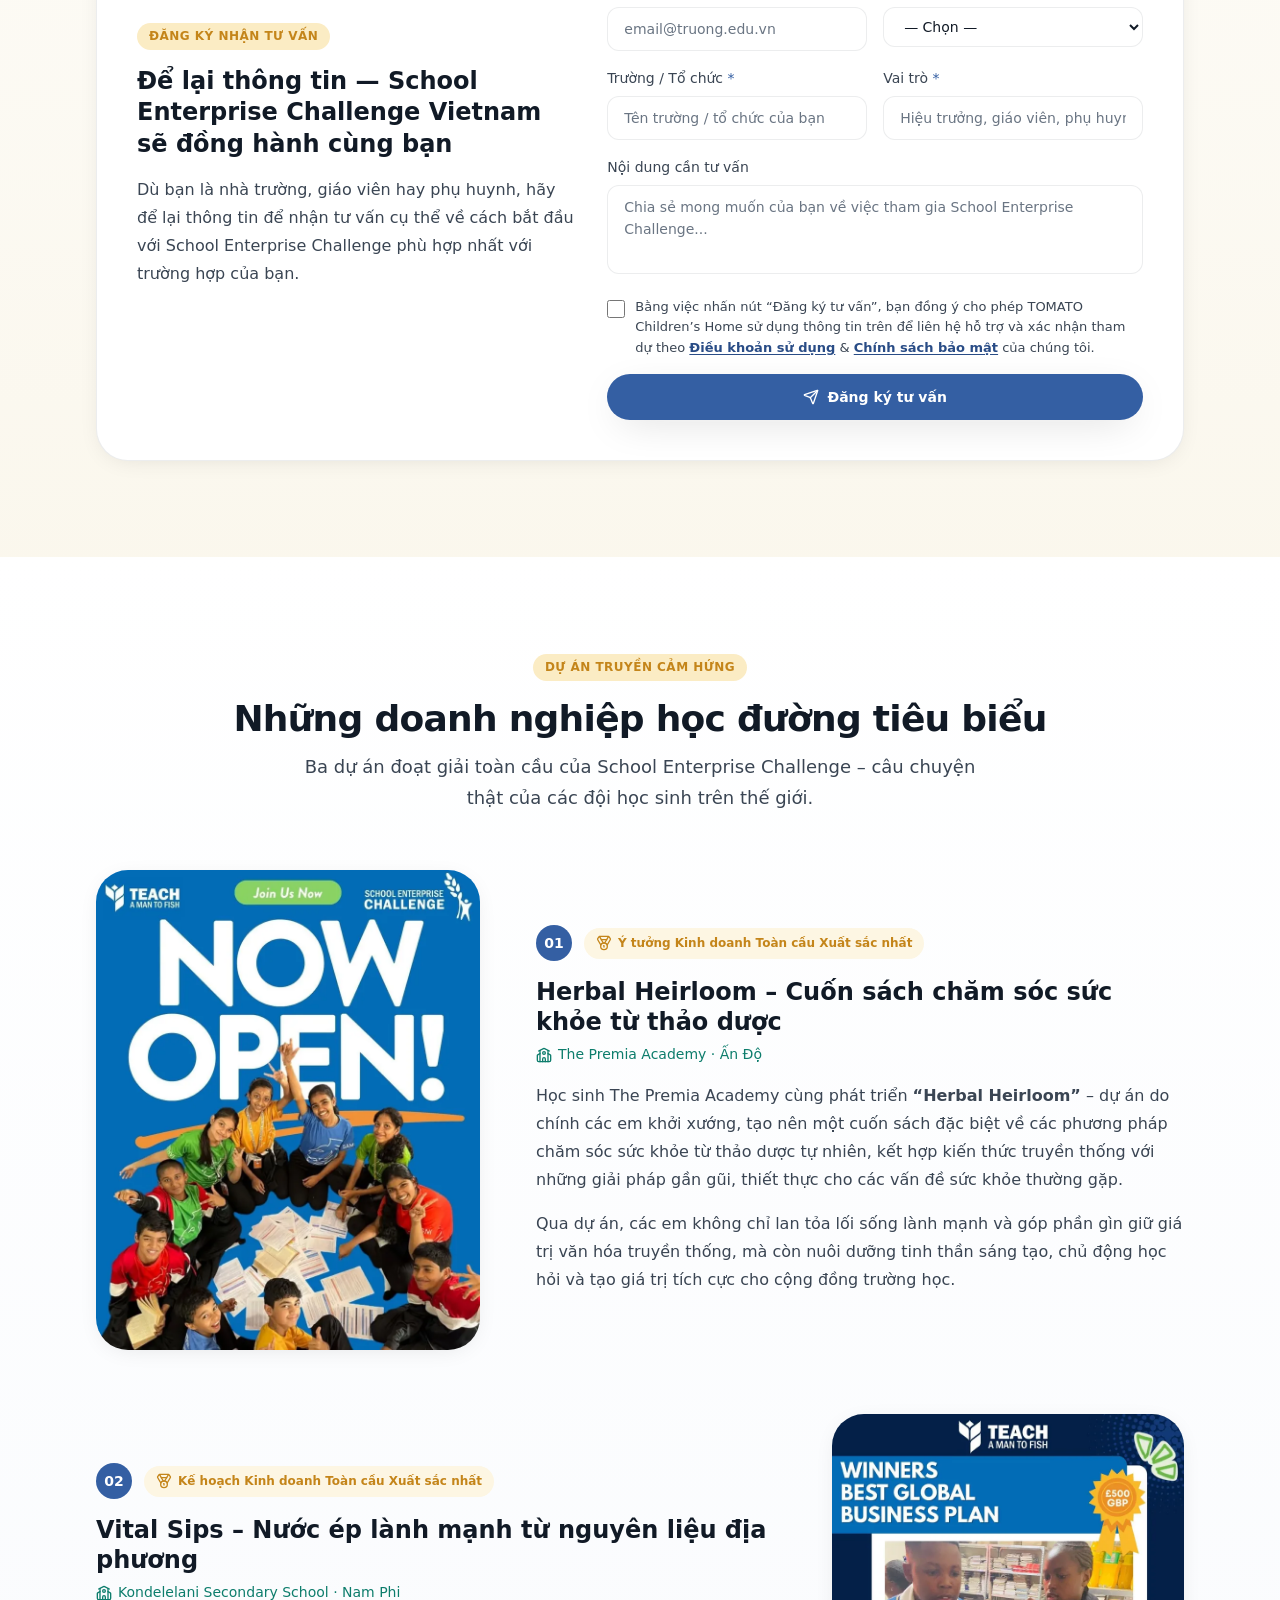
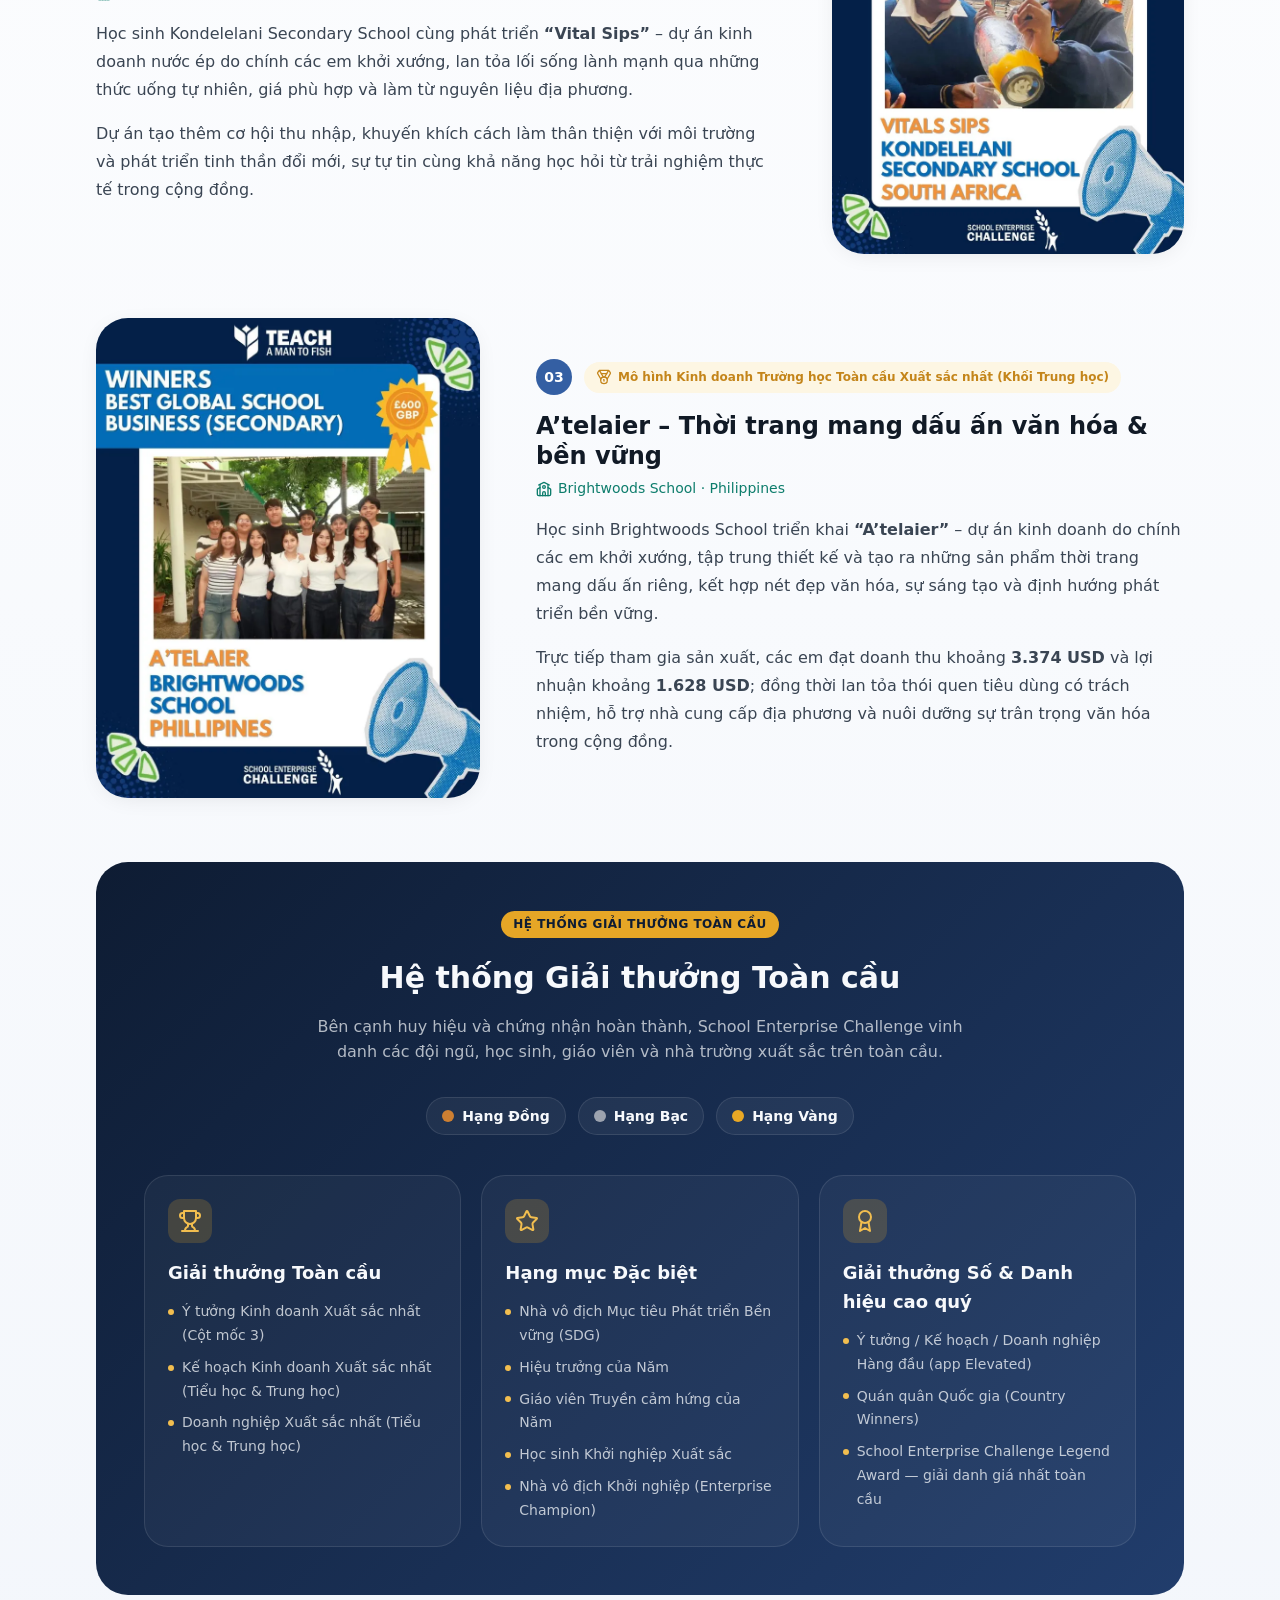
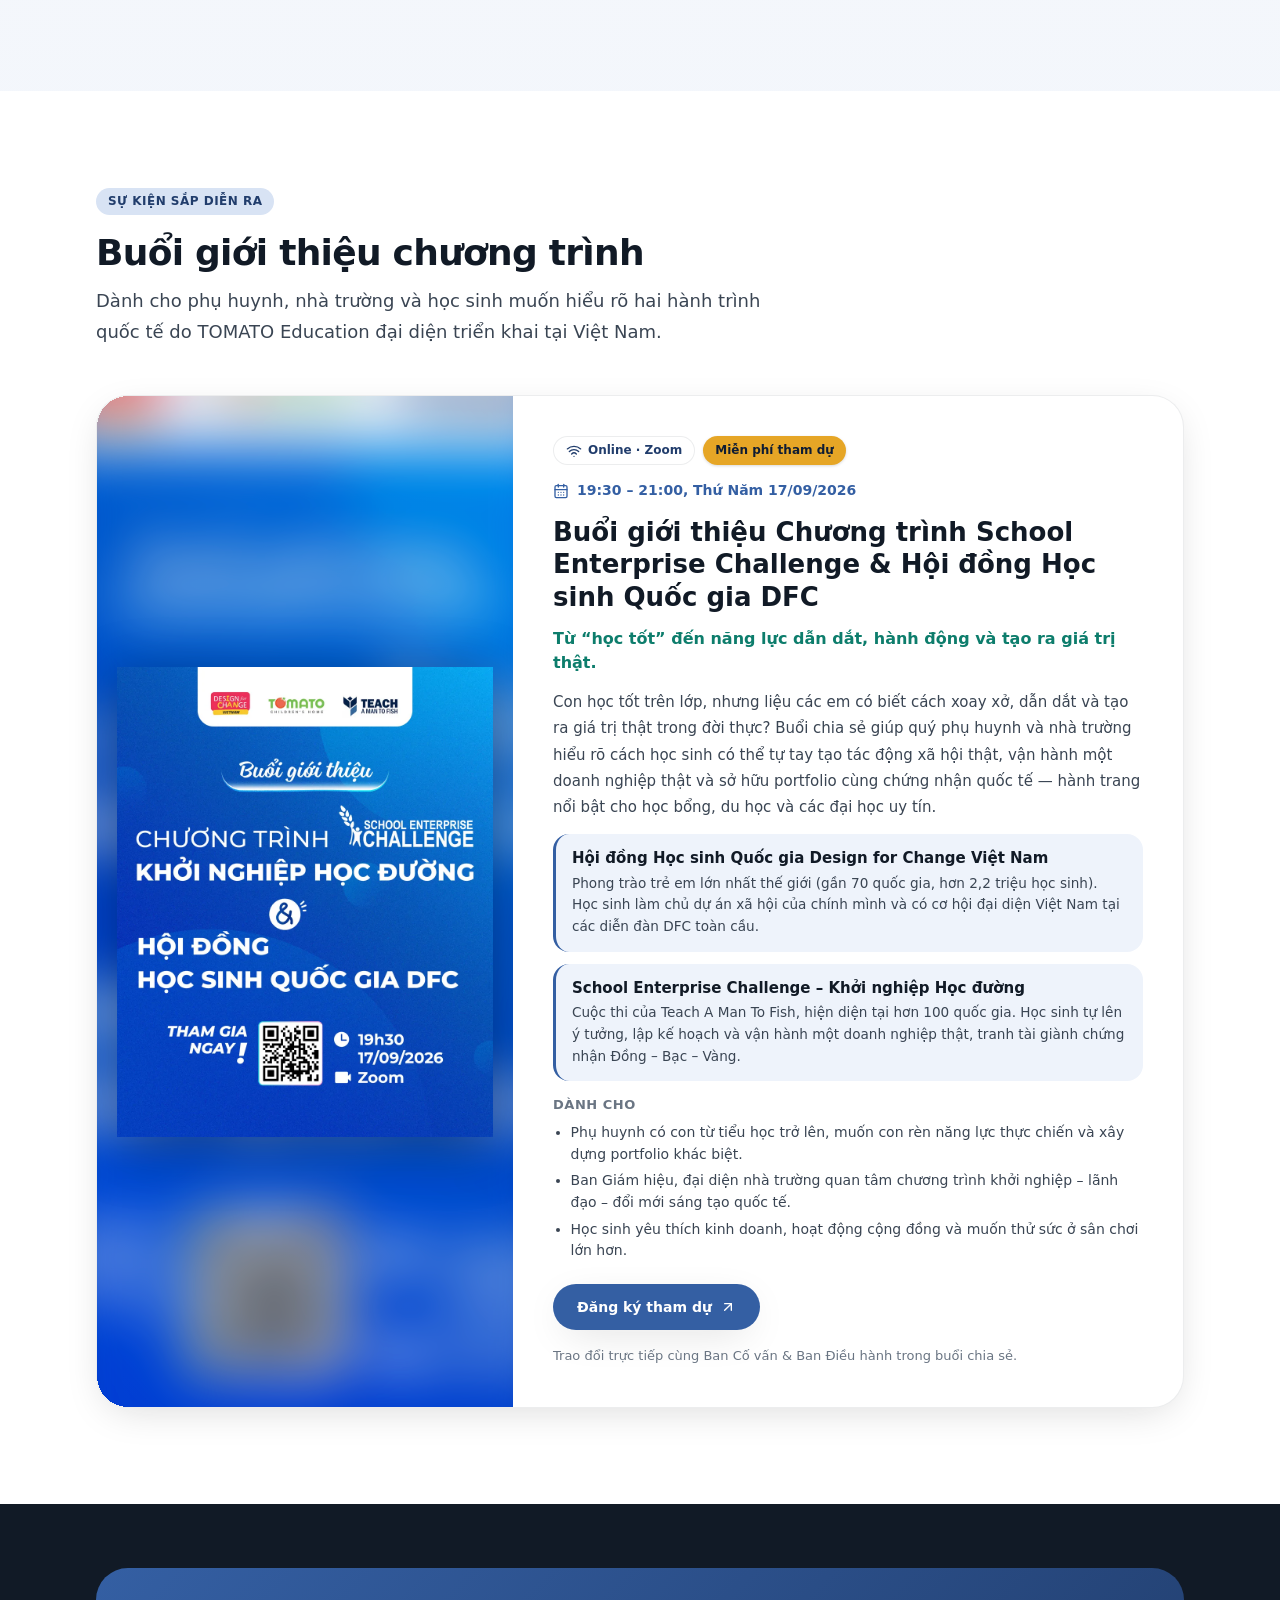
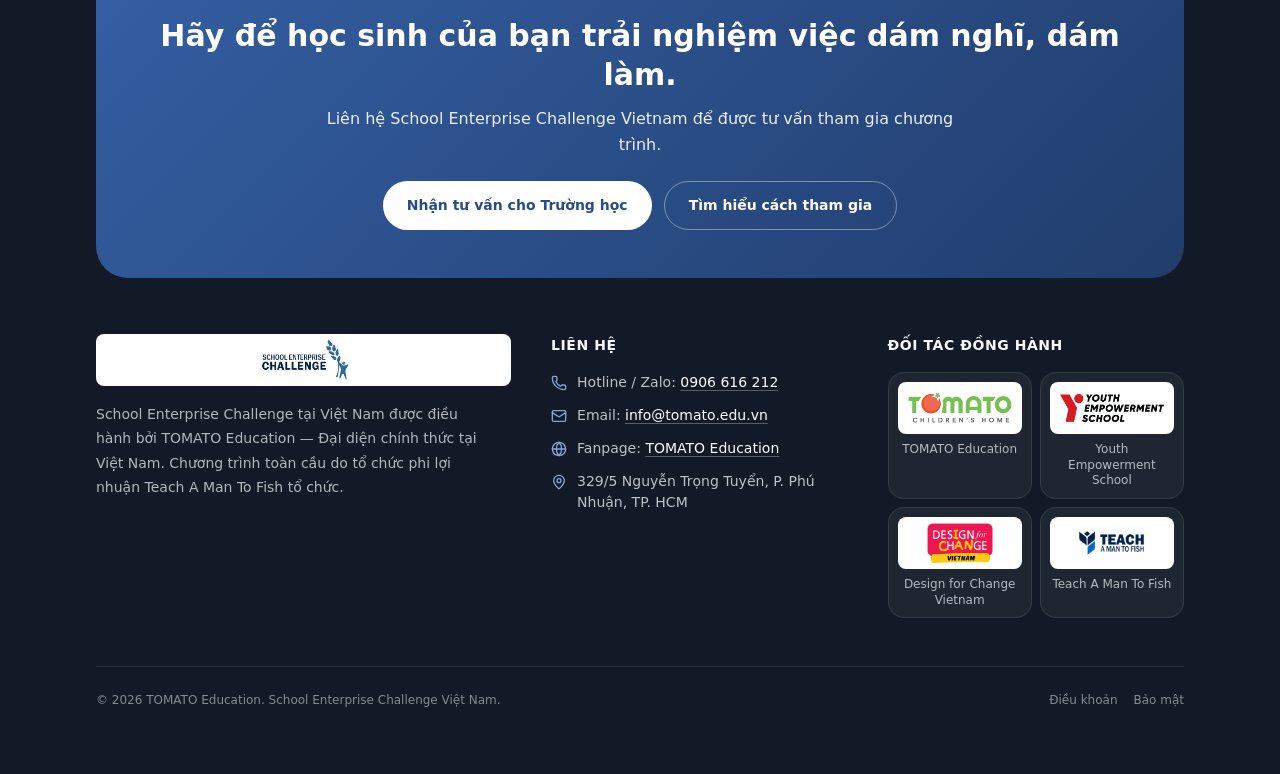
==== commit d68c01d4: "Ban cố vấn: thêm Ông Calvin Lam và Bà Đặng Ngọc Hương (7 người, 4 thẻ/trang, trang cuối canh giữa) C" ====
--- a/index.html
+++ b/index.html
@@ -25,7 +25,7 @@
 <meta name="twitter:image" content="https://secvietnam.org/img/og-image.png">
 <link rel="icon" href="img/logo-sec.webp" type="image/webp">
 <link rel="preload" as="image" href="img/students-stall.webp" fetchpriority="high">
-<link rel="stylesheet" href="css/style.css?v=20260916c">
+<link rel="stylesheet" href="css/style.css?v=20260917a">
 <script>document.documentElement.classList.add("js");</script>
 </head>
 <body>
@@ -268,6 +268,16 @@
             <figcaption><b>ThS. Văn Mỹ Linh Hương</b><i>Phó Viện trưởng Viện Đào tạo và Nâng cao TP.HCM · Chuyên gia Khai vấn ICF</i>
               <button type="button" class="advisor-more" data-advisor="4" aria-haspopup="dialog">Xem tiểu sử</button></figcaption>
           </figure>
+          <figure class="advisor" data-advisor="5">
+            <img class="avatar-img" src="img/advisor-calvin-lam.webp" alt="Ông Calvin Lam" width="720" height="720" loading="lazy" decoding="async">
+            <figcaption><b>Ông Calvin Lam</b><i>Doanh nhân &amp; Nhà đầu tư · MBA UCLA</i>
+              <button type="button" class="advisor-more" data-advisor="5" aria-haspopup="dialog">Xem tiểu sử</button></figcaption>
+          </figure>
+          <figure class="advisor" data-advisor="6">
+            <img class="avatar-img" src="img/advisor-ngoc-huong.webp" alt="Bà Đặng Ngọc Hương" width="720" height="720" loading="lazy" decoding="async">
+            <figcaption><b>Bà Đặng Ngọc Hương</b><i>Thành viên HĐQT, Giám đốc Pháp lý &amp; Tuân thủ, Pernod Ricard (Việt Nam &amp; Campuchia)</i>
+              <button type="button" class="advisor-more" data-advisor="6" aria-haspopup="dialog">Xem tiểu sử</button></figcaption>
+          </figure>
         </div>
         <div class="carousel-nav" id="advisorsNav" hidden>
           <button type="button" class="cbtn" data-adv="prev" aria-label="Nhóm trước"><svg class="ic" viewBox="0 0 24 24"><use href="#i-chevron-left"/></svg></button>
@@ -785,8 +795,8 @@
   </div>
 </dialog>
 <script>
-window.SEC_ADVISORS = [{"img": "img/advisor-quynh-mai.webp", "name": "TS. Nguyễn Quỳnh Mai", "title": "Trưởng khoa Quản trị Kinh doanh, Trường ĐH Văn Lang", "bio": ["Nhận bằng Tiến sĩ Quản trị (Management) tại Đại học Fribourg, Thụy Sĩ (2006); hơn 30 năm kinh nghiệm quản lý giáo dục đại học, giảng dạy và giáo dục khởi nghiệp.", "Từ năm 2010 tham gia tổ chức, cố vấn và làm giám khảo nhiều cuộc thi khởi nghiệp, giàu kinh nghiệm đánh giá ý tưởng, mô hình và kế hoạch kinh doanh.", "Đồng sáng lập MT Technology – Trading &amp; Consultancy (Việt Nam) và Wines of America (Hoa Kỳ); tư vấn lập kế hoạch kinh doanh và nghiên cứu thị trường.", "Kết hợp kinh nghiệm học thuật, quản lý, khởi nghiệp và tư vấn thực tiễn để đưa ra định hướng chiến lược và góc nhìn thực tế cho các dự án kinh doanh của học sinh, sinh viên."]}, {"img": "img/advisor-thi-anh-dao.webp", "name": "Bà Thi Anh Đào", "title": "Giám đốc Khối Marketing (CMO), Masterise Group", "bio": ["Nhà sáng lập &amp; Giám đốc điều hành SYLVA – tổ chức tiên phong trong lĩnh vực đào tạo, huấn luyện và tư vấn.", "Nguyên Đồng sáng lập &amp; Giám đốc điều hành Isobar (thuộc Dentsu Aegis Network).", "Đồng sáng lập Học viện thanh thiếu niên Youth Empowerment School (Y.E.S) – thành viên của TOMATO Education.", "Nguyên Giám đốc Marketing toàn cầu (Global CMO) – VinFast.", "Người Việt Nam đầu tiên được tạp chí Campaign Asia-Pacific vinh danh trong 40 gương mặt nữ tiêu biểu ngành truyền thông quảng cáo châu Á – Thái Bình Dương (Women to Watch)."]}, {"img": "img/advisor-minh-tam.webp", "name": "ThS. Nguyễn Thị Minh Tâm", "title": "Giám đốc Tư vấn Tài chính Doanh nghiệp, Công ty TNHH GNA Saigon", "bio": ["Tốt nghiệp Đại học Kinh tế TP.HCM, chuyên ngành Tài chính Doanh nghiệp.", "Thạc sĩ Chính sách Công – Đại học Fulbright Việt Nam; Kiểm toán viên (CPA); Thẩm định viên về giá (VA).", "25 năm kinh nghiệm kiểm toán, định giá doanh nghiệp, tư vấn tài chính doanh nghiệp, tư vấn mua bán và sáp nhập (M&amp;A)."]}, {"img": "img/advisor-quynh-thu.webp", "name": "Bà Lê Quỳnh Thư", "title": "Founder &amp; CEO Apex Media", "bio": ["Apex Media là đơn vị tư vấn truyền thông và tổ chức sự kiện, định vị là Đối tác kiến tạo Sự kiện chiến lược.", "Gần 15 năm làm việc tại YBA, PNJ, DongA Bank, VTC HCM trước khi khởi nghiệp.", "Cựu học sinh chuyên Văn Trường Chuyên Lê Quý Đôn (Khánh Hòa), giải Học sinh giỏi Quốc gia môn Văn.", "Tác giả tập tản văn <em>“Phố đàn bà”</em> và sách <em>“Phía sau ánh sáng”</em>.", "Gần ba thập kỷ trực tiếp tư vấn và điều hành hàng trăm chương trình của cơ quan nhà nước, tập đoàn, trường đại học và doanh nghiệp lớn trên cả nước."]}, {"img": "img/advisor-linh-huong.webp", "name": "ThS. Văn Mỹ Linh Hương", "title": "Phó Viện trưởng Viện Đào tạo và Nâng cao TP.HCM · Chuyên gia Khai vấn ICF", "bio": ["Tốt nghiệp Đại học Sư phạm TP.HCM (Anh văn).", "Thạc sĩ Ngôn ngữ Ứng dụng – Đại học Curtin (Úc); Chứng chỉ International Secondary Education – The College of New Jersey (Mỹ); Chuyên gia Khai vấn thuộc Liên đoàn Khai vấn Quốc tế ICF.", "Nghiên cứu sinh Tiến sĩ Giáo dục – Đại học Edgewood (Mỹ).", "29 năm kinh nghiệm tại trường THPT công lập, trường K12 quốc tế, trường K12 song ngữ và đại học; đảm nhiệm từ giáo viên đến Ban Giám hiệu và Cố vấn Giám đốc Điều hành.", "2 năm là Chuyên gia Tư vấn đào tạo và triển khai chương trình Leader in Me (FranklinCovey – Hoa Kỳ) tại hơn 10 trường K12 ở Việt Nam.", "Hiện là Chuyên gia Khai vấn cho cá nhân, gia đình, tổ chức giáo dục và Phó Viện trưởng Viện Đào tạo và Nâng cao TP.HCM."]}];
+window.SEC_ADVISORS = [{"img": "img/advisor-quynh-mai.webp", "name": "TS. Nguyễn Quỳnh Mai", "title": "Trưởng khoa Quản trị Kinh doanh, Trường ĐH Văn Lang", "bio": ["Nhận bằng Tiến sĩ Quản trị (Management) tại Đại học Fribourg, Thụy Sĩ (2006); hơn 30 năm kinh nghiệm quản lý giáo dục đại học, giảng dạy và giáo dục khởi nghiệp.", "Từ năm 2010 tham gia tổ chức, cố vấn và làm giám khảo nhiều cuộc thi khởi nghiệp, giàu kinh nghiệm đánh giá ý tưởng, mô hình và kế hoạch kinh doanh.", "Đồng sáng lập MT Technology – Trading &amp; Consultancy (Việt Nam) và Wines of America (Hoa Kỳ); tư vấn lập kế hoạch kinh doanh và nghiên cứu thị trường.", "Kết hợp kinh nghiệm học thuật, quản lý, khởi nghiệp và tư vấn thực tiễn để đưa ra định hướng chiến lược và góc nhìn thực tế cho các dự án kinh doanh của học sinh, sinh viên."]}, {"img": "img/advisor-thi-anh-dao.webp", "name": "Bà Thi Anh Đào", "title": "Giám đốc Khối Marketing (CMO), Masterise Group", "bio": ["Nhà sáng lập &amp; Giám đốc điều hành SYLVA – tổ chức tiên phong trong lĩnh vực đào tạo, huấn luyện và tư vấn.", "Nguyên Đồng sáng lập &amp; Giám đốc điều hành Isobar (thuộc Dentsu Aegis Network).", "Đồng sáng lập Học viện thanh thiếu niên Youth Empowerment School (Y.E.S) – thành viên của TOMATO Education.", "Nguyên Giám đốc Marketing toàn cầu (Global CMO) – VinFast.", "Người Việt Nam đầu tiên được tạp chí Campaign Asia-Pacific vinh danh trong 40 gương mặt nữ tiêu biểu ngành truyền thông quảng cáo châu Á – Thái Bình Dương (Women to Watch)."]}, {"img": "img/advisor-minh-tam.webp", "name": "ThS. Nguyễn Thị Minh Tâm", "title": "Giám đốc Tư vấn Tài chính Doanh nghiệp, Công ty TNHH GNA Saigon", "bio": ["Tốt nghiệp Đại học Kinh tế TP.HCM, chuyên ngành Tài chính Doanh nghiệp.", "Thạc sĩ Chính sách Công – Đại học Fulbright Việt Nam; Kiểm toán viên (CPA); Thẩm định viên về giá (VA).", "25 năm kinh nghiệm kiểm toán, định giá doanh nghiệp, tư vấn tài chính doanh nghiệp, tư vấn mua bán và sáp nhập (M&amp;A)."]}, {"img": "img/advisor-quynh-thu.webp", "name": "Bà Lê Quỳnh Thư", "title": "Founder &amp; CEO Apex Media", "bio": ["Apex Media là đơn vị tư vấn truyền thông và tổ chức sự kiện, định vị là Đối tác kiến tạo Sự kiện chiến lược.", "Gần 15 năm làm việc tại YBA, PNJ, DongA Bank, VTC HCM trước khi khởi nghiệp.", "Cựu học sinh chuyên Văn Trường Chuyên Lê Quý Đôn (Khánh Hòa), giải Học sinh giỏi Quốc gia môn Văn.", "Tác giả tập tản văn <em>“Phố đàn bà”</em> và sách <em>“Phía sau ánh sáng”</em>.", "Gần ba thập kỷ trực tiếp tư vấn và điều hành hàng trăm chương trình của cơ quan nhà nước, tập đoàn, trường đại học và doanh nghiệp lớn trên cả nước."]}, {"img": "img/advisor-linh-huong.webp", "name": "ThS. Văn Mỹ Linh Hương", "title": "Phó Viện trưởng Viện Đào tạo và Nâng cao TP.HCM · Chuyên gia Khai vấn ICF", "bio": ["Tốt nghiệp Đại học Sư phạm TP.HCM (Anh văn).", "Thạc sĩ Ngôn ngữ Ứng dụng – Đại học Curtin (Úc); Chứng chỉ International Secondary Education – The College of New Jersey (Mỹ); Chuyên gia Khai vấn thuộc Liên đoàn Khai vấn Quốc tế ICF.", "Nghiên cứu sinh Tiến sĩ Giáo dục – Đại học Edgewood (Mỹ).", "29 năm kinh nghiệm tại trường THPT công lập, trường K12 quốc tế, trường K12 song ngữ và đại học; đảm nhiệm từ giáo viên đến Ban Giám hiệu và Cố vấn Giám đốc Điều hành.", "2 năm là Chuyên gia Tư vấn đào tạo và triển khai chương trình Leader in Me (FranklinCovey – Hoa Kỳ) tại hơn 10 trường K12 ở Việt Nam.", "Hiện là Chuyên gia Khai vấn cho cá nhân, gia đình, tổ chức giáo dục và Phó Viện trưởng Viện Đào tạo và Nâng cao TP.HCM."]}, {"img": "img/advisor-calvin-lam.webp", "name": "Ông Calvin Lam", "title": "Doanh nhân &amp; Nhà đầu tư · MBA UCLA · Khởi nghiệp &amp; Đầu tư độc lập", "bio": ["Doanh nhân giàu kinh nghiệm xây dựng và mở rộng quy mô doanh nghiệp tại Mỹ, Trung Quốc và Việt Nam; dẫn dắt các giai đoạn khởi nghiệp, tăng trưởng nhanh, tái cấu trúc, M&amp;A và thoái vốn.", "Hiện là cố vấn và thành viên HĐQT của nhiều startup, công ty niêm yết và tổ chức phi lợi nhuận; quản lý thương hiệu may mặc tích hợp chuỗi, doanh nghiệp lâm nghiệp và đầu tư vào giáo dục.", "Đồng sáng lập Avus Corporation – công ty phân phối CNTT toàn cầu tại California lọt danh sách Inc. 500; sáng lập và thoái vốn thành công nhiều doanh nghiệp tại 4 quốc gia.", "Tốt nghiệp ngành Kỹ thuật tại UC Berkeley, MBA tại UCLA; từng giảng dạy các chương trình MBA tại TP.HCM (ĐH RMIT, ĐH Sư phạm Kỹ thuật); sáng lập CLB Cựu sinh viên Berkeley &amp; UCLA tại Việt Nam."]}, {"img": "img/advisor-ngoc-huong.webp", "name": "Bà Đặng Ngọc Hương", "title": "Thành viên HĐQT, Giám đốc Pháp lý &amp; Tuân thủ, Pernod Ricard (Việt Nam &amp; Campuchia)", "bio": ["21 năm kinh nghiệm chuyên sâu về pháp lý, tuân thủ, trọng tài thương mại và quản trị doanh nghiệp tại các công ty luật quốc tế hàng đầu, tập đoàn truyền thông và tập đoàn đa quốc gia FMCG.", "Hiện là Thành viên HĐQT kiêm Trưởng bộ phận Pháp lý &amp; Tuân thủ của Pernod Ricard khu vực Việt Nam &amp; Campuchia; nguyên Trưởng đại diện / Đối tác điều hành cấp C-level tại DS Avocats Việt Nam; 8 năm là trọng tài viên Trung tâm Trọng tài Quốc tế Thái Bình Dương (PIAC).", "Tích cực đóng góp, tư vấn xây dựng chính sách và hoàn thiện khung pháp lý tại Việt Nam (thuế tiêu thụ đặc biệt, quy chế thương mại, trách nhiệm mở rộng của nhà sản xuất – EPR, luật quảng cáo) qua Tiểu ban Rượu vang &amp; Rượu mạnh thuộc EuroCham.", "Thúc đẩy vai trò lãnh đạo của phụ nữ và phát triển cộng đồng bền vững: nguyên Đồng Chủ tịch Tiểu ban Women in Business (EuroCham); Cố vấn kiêm Diễn giả các chương trình phát triển nữ lãnh đạo (JCI Vietnam); Cố vấn/Giảng viên sáng kiến kinh tế tuần hoàn chuyển dịch sinh kế cho phụ nữ nông thôn tại Cà Mau (cùng ICED và Oxfam Novib).", "Cử nhân Luật (ĐH Luật TP.HCM); Thạc sĩ DEA (ĐH Jean Moulin Lyon 3, Pháp); Cử nhân Ngôn ngữ Anh (ĐH Mở TP.HCM); hoàn thành chương trình Lãnh đạo cấp cao tại INSEAD và chứng chỉ Quản trị Kinh doanh Kinh tế tuần hoàn (GIZ &amp; IHK, Đức)."]}];
 </script>
-<script src="js/main.js?v=20260916c"></script>
+<script src="js/main.js?v=20260917a"></script>
 </body>
 </html>
--- a/css/style.css
+++ b/css/style.css
@@ -293,12 +293,15 @@
 
 /* ---------- Ban cố vấn ---------- */
 .advisors { margin-top:2.5rem; }
+/* Flex + canh giữa thay cho grid (17/09/2026): 7 cố vấn chia 4+3 trên desktop, trang cuối ít thẻ vẫn nằm giữa.
+   Số thẻ/trang phải khớp calcPerPage() trong js/main.js (2 / 3 / 4). */
 .advisors-track {
-  display:grid; grid-template-columns:repeat(2,1fr); gap:1rem;
+  display:flex; flex-wrap:wrap; justify-content:center; gap:1rem;
   transition:opacity .35s ease, transform .35s ease;
 }
-@media (min-width:640px){ .advisors-track { grid-template-columns:repeat(3,1fr); } }
-@media (min-width:1024px){ .advisors-track { grid-template-columns:repeat(5,1fr); } }
+.advisors-track .advisor { flex:0 0 calc((100% - 1rem) / 2); }
+@media (min-width:640px){ .advisors-track .advisor { flex-basis:calc((100% - 2rem) / 3); } }
+@media (min-width:1024px){ .advisors-track .advisor { flex-basis:calc((100% - 3rem) / 4); } }
 .advisors-track.is-swapping { opacity:0; transform:translateY(10px); }
 .advisor {
   display:flex; flex-direction:column; align-items:center; text-align:center;
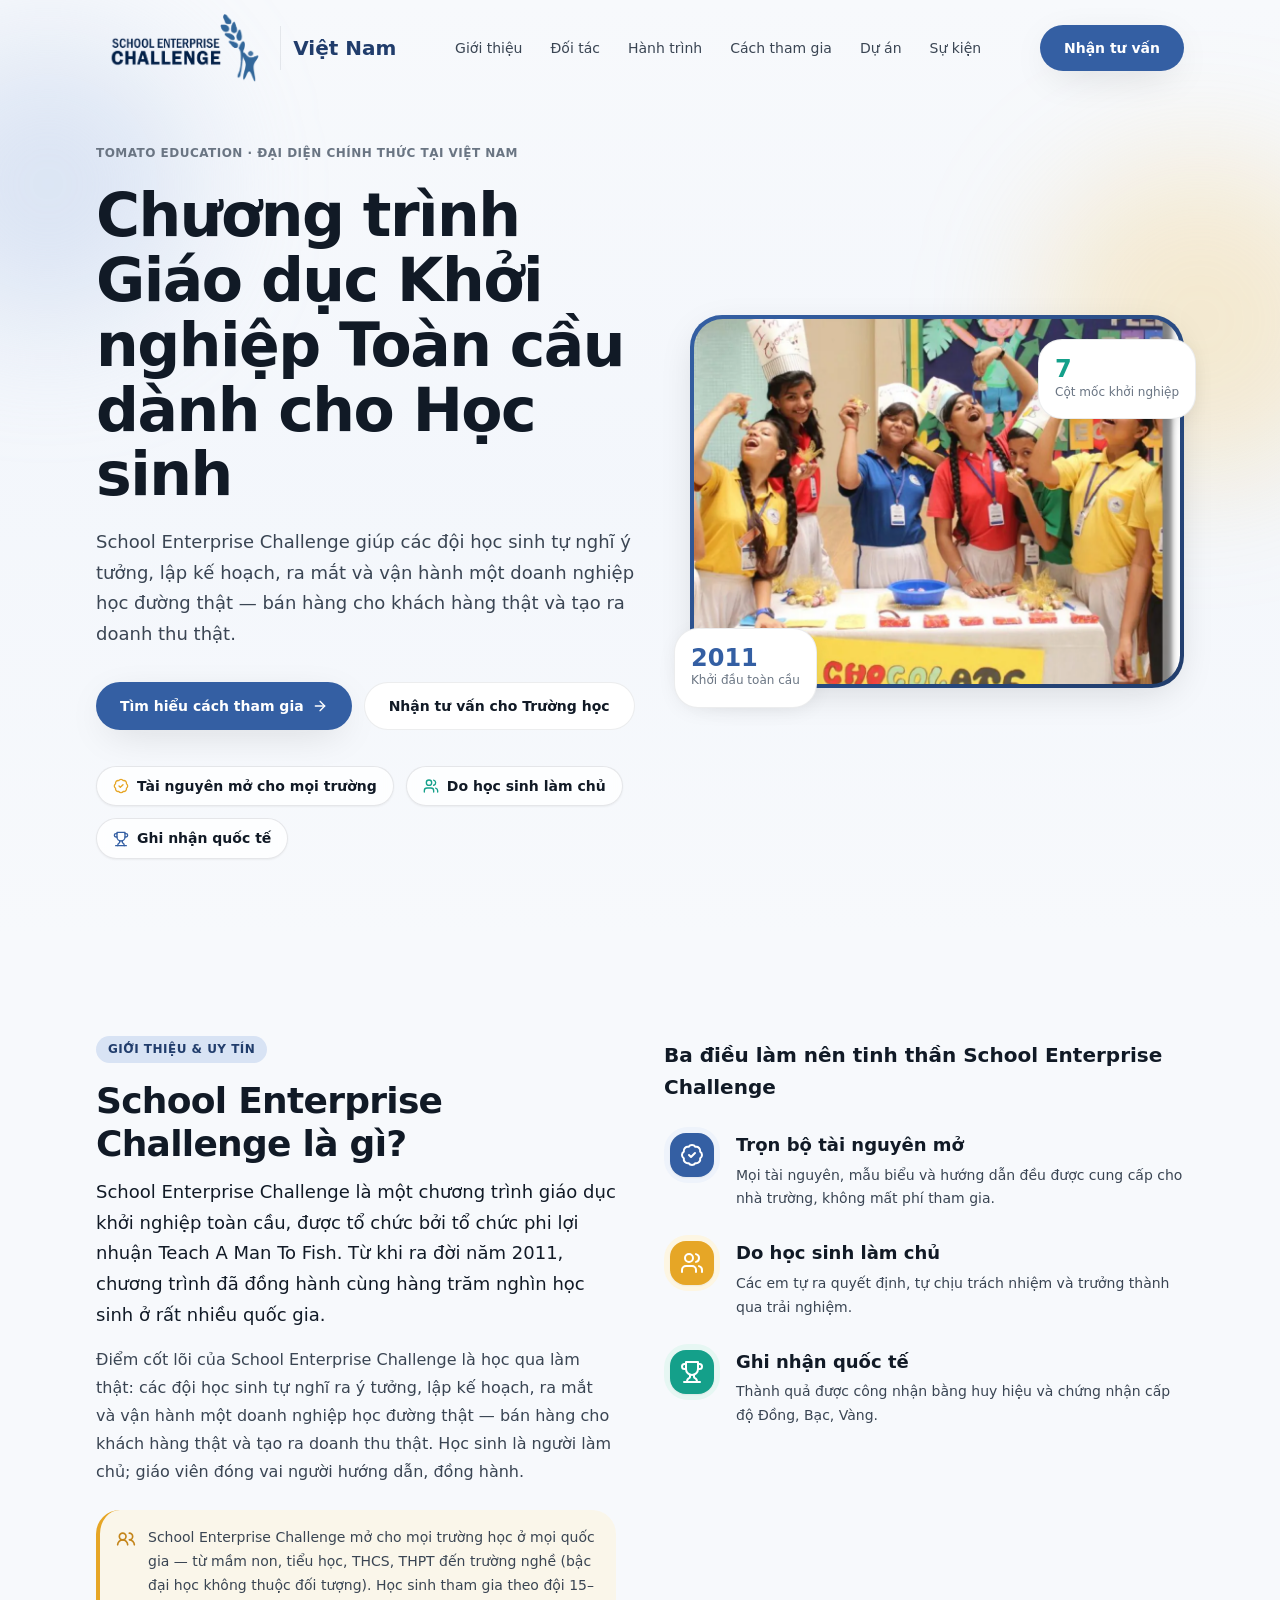
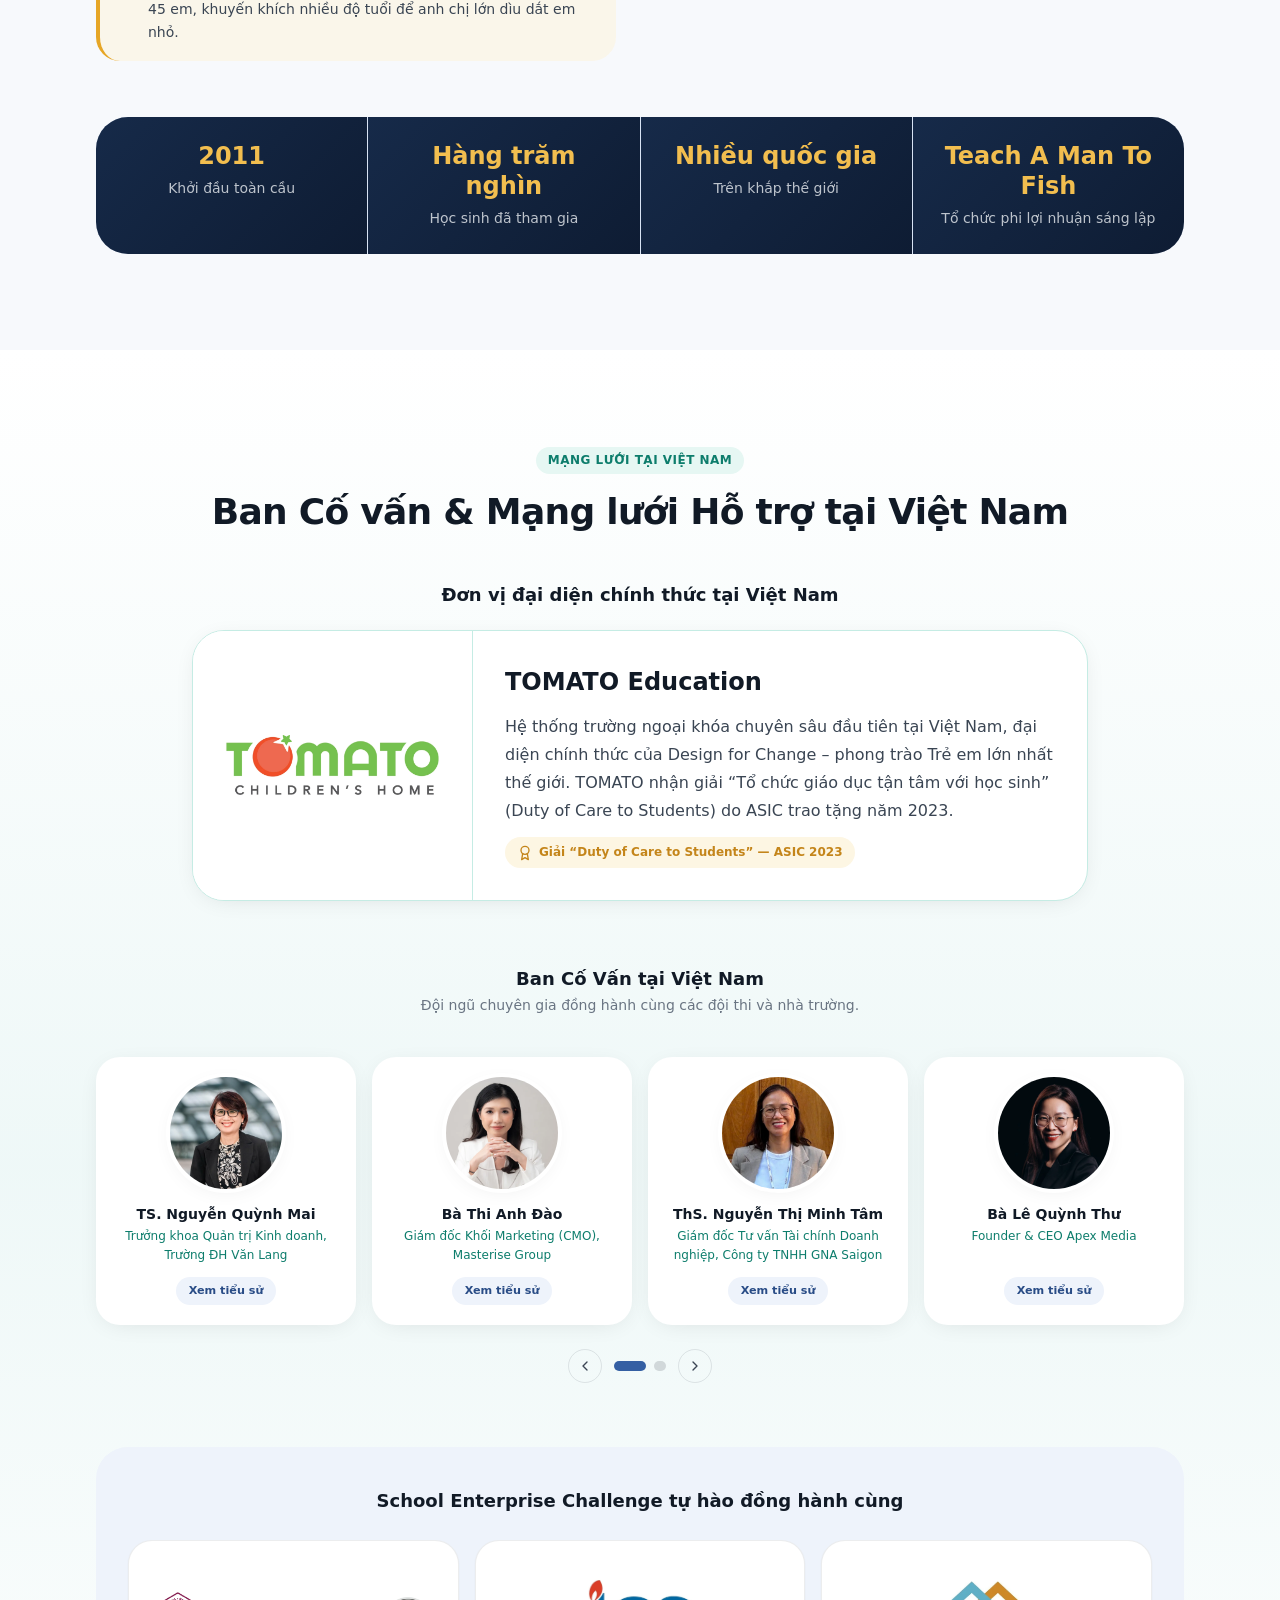
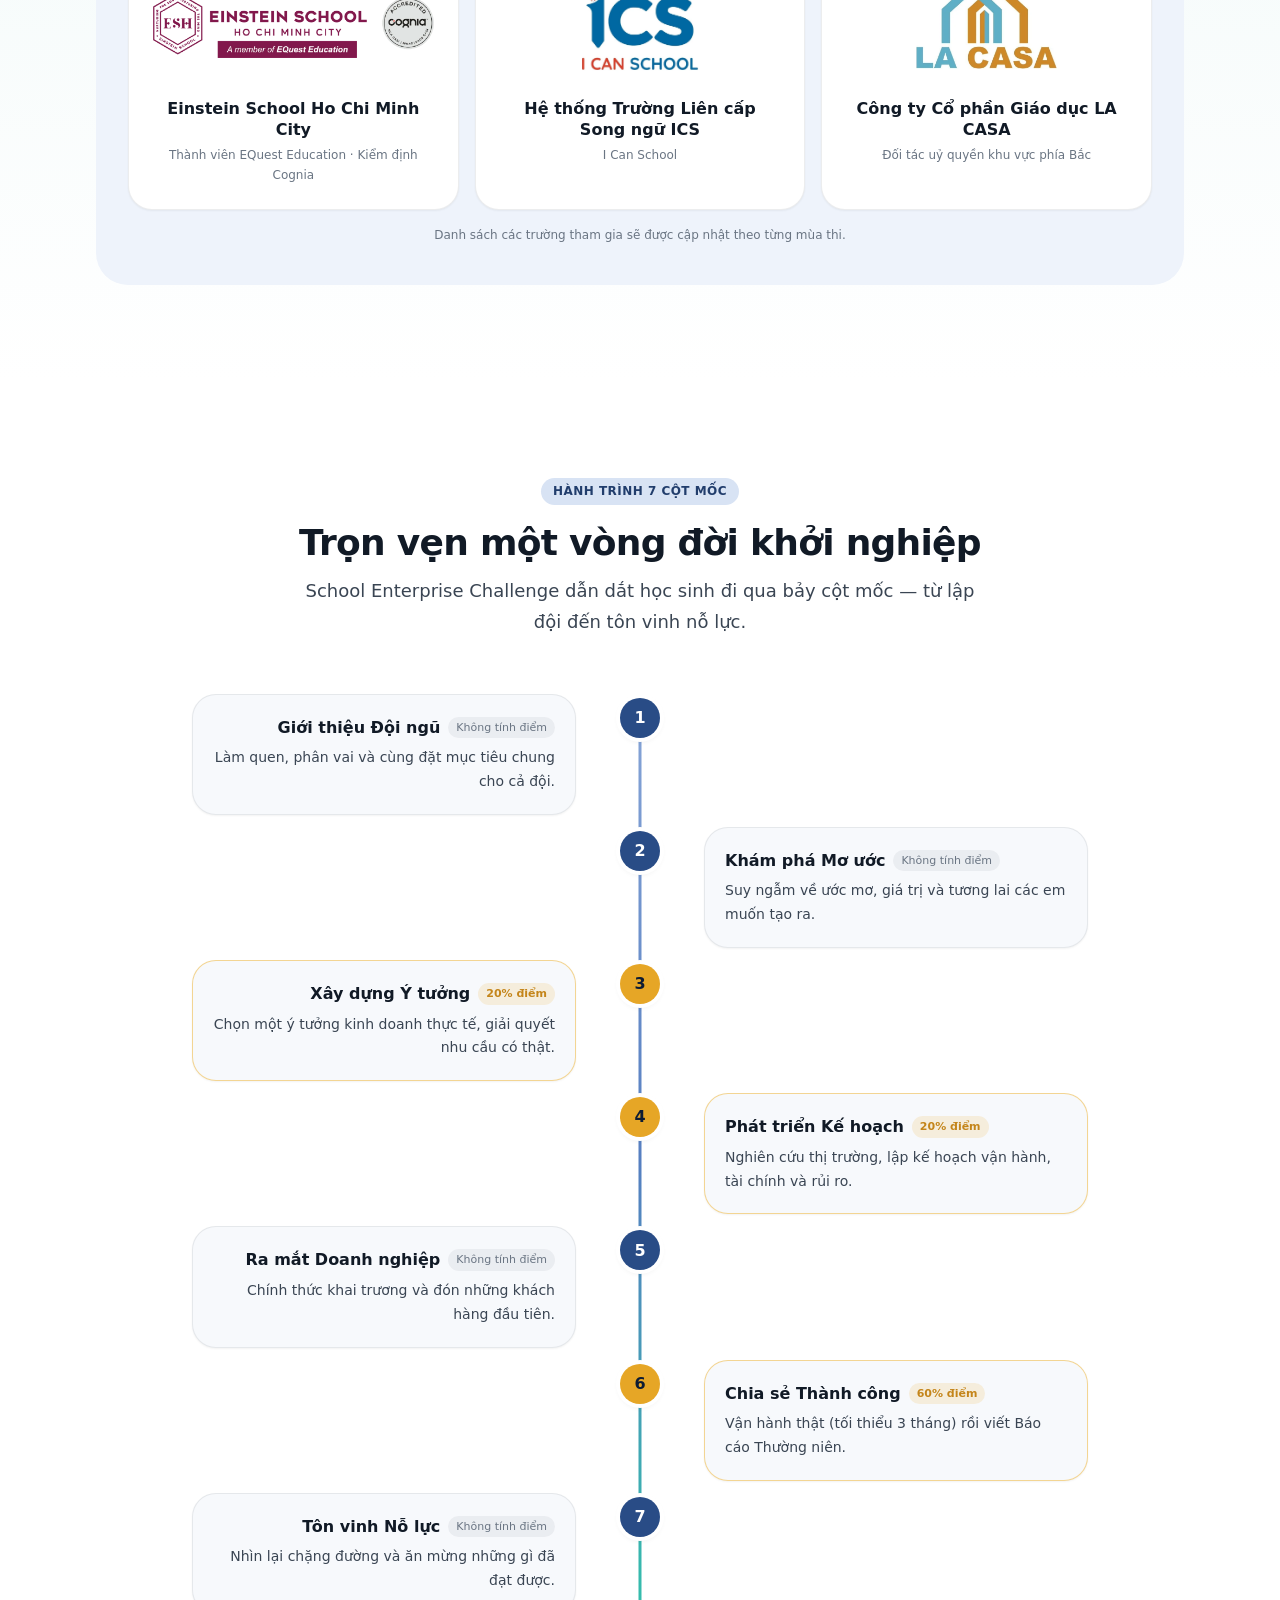
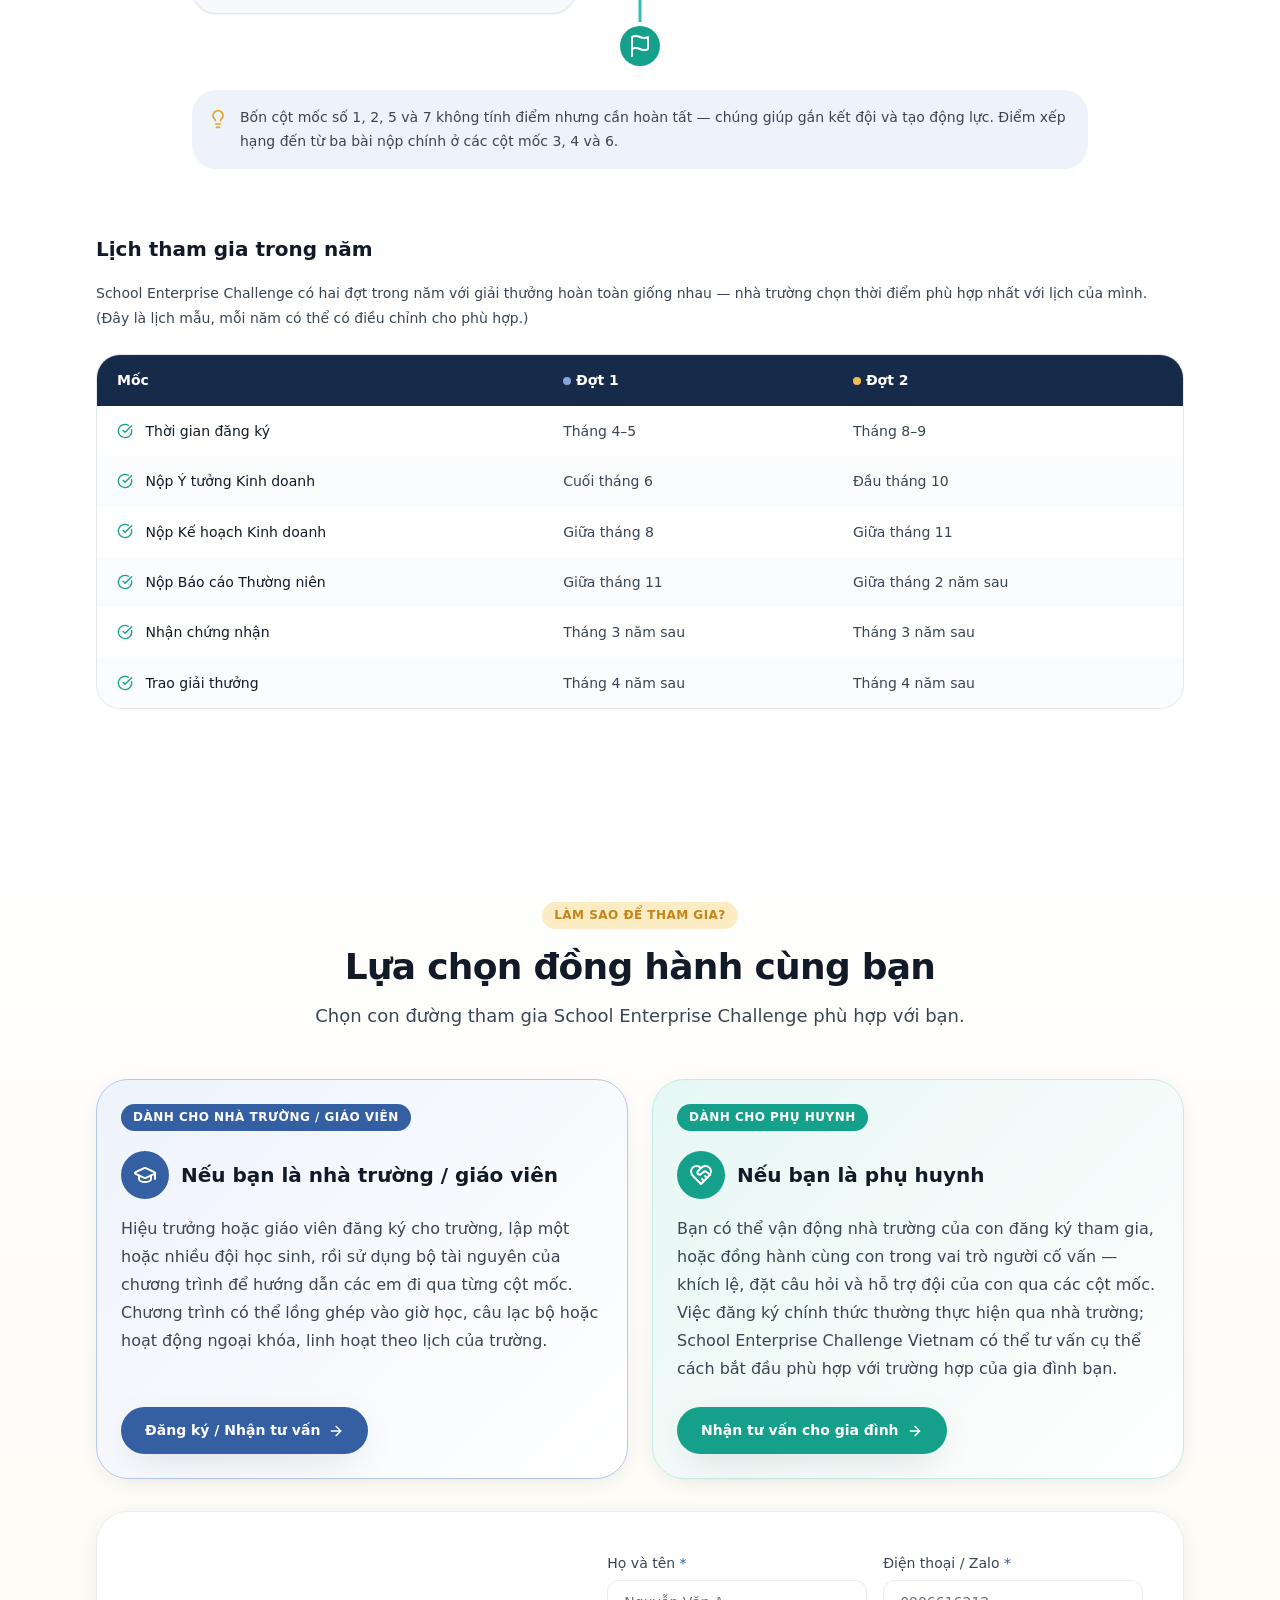
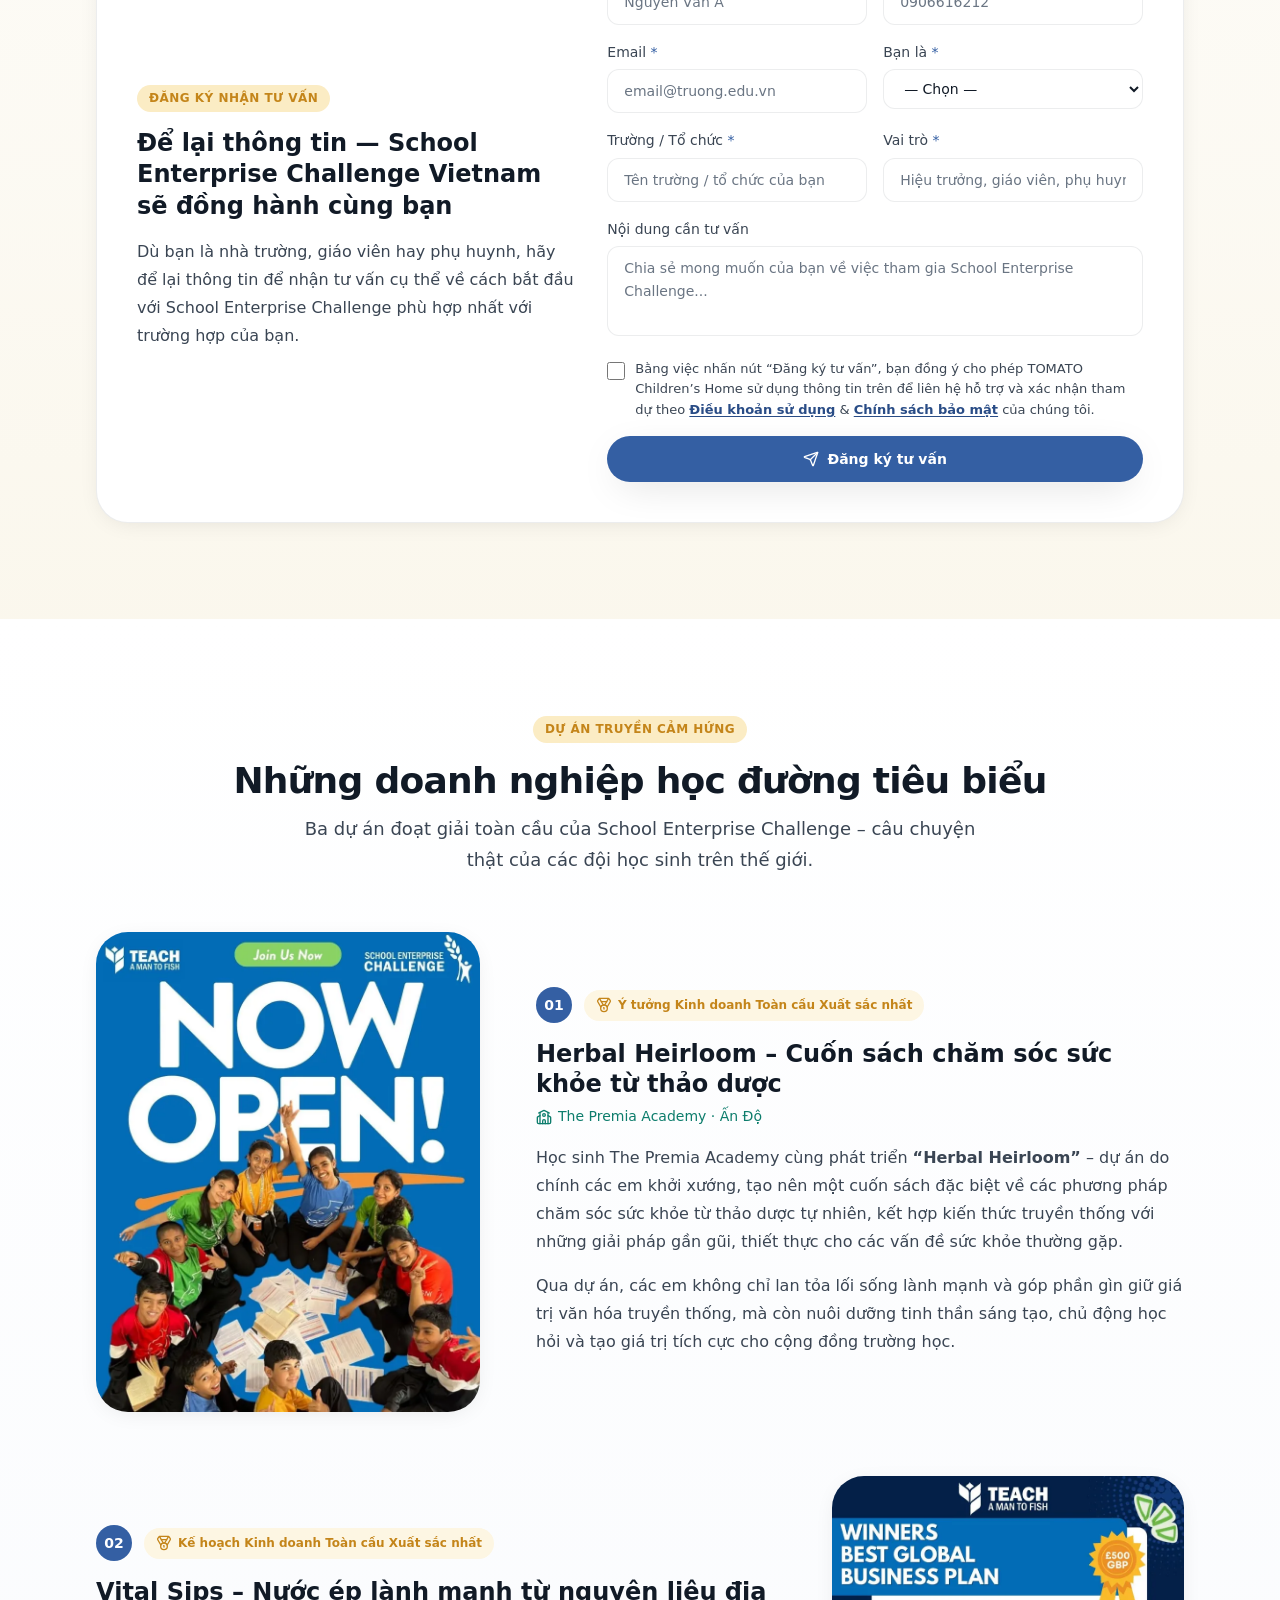
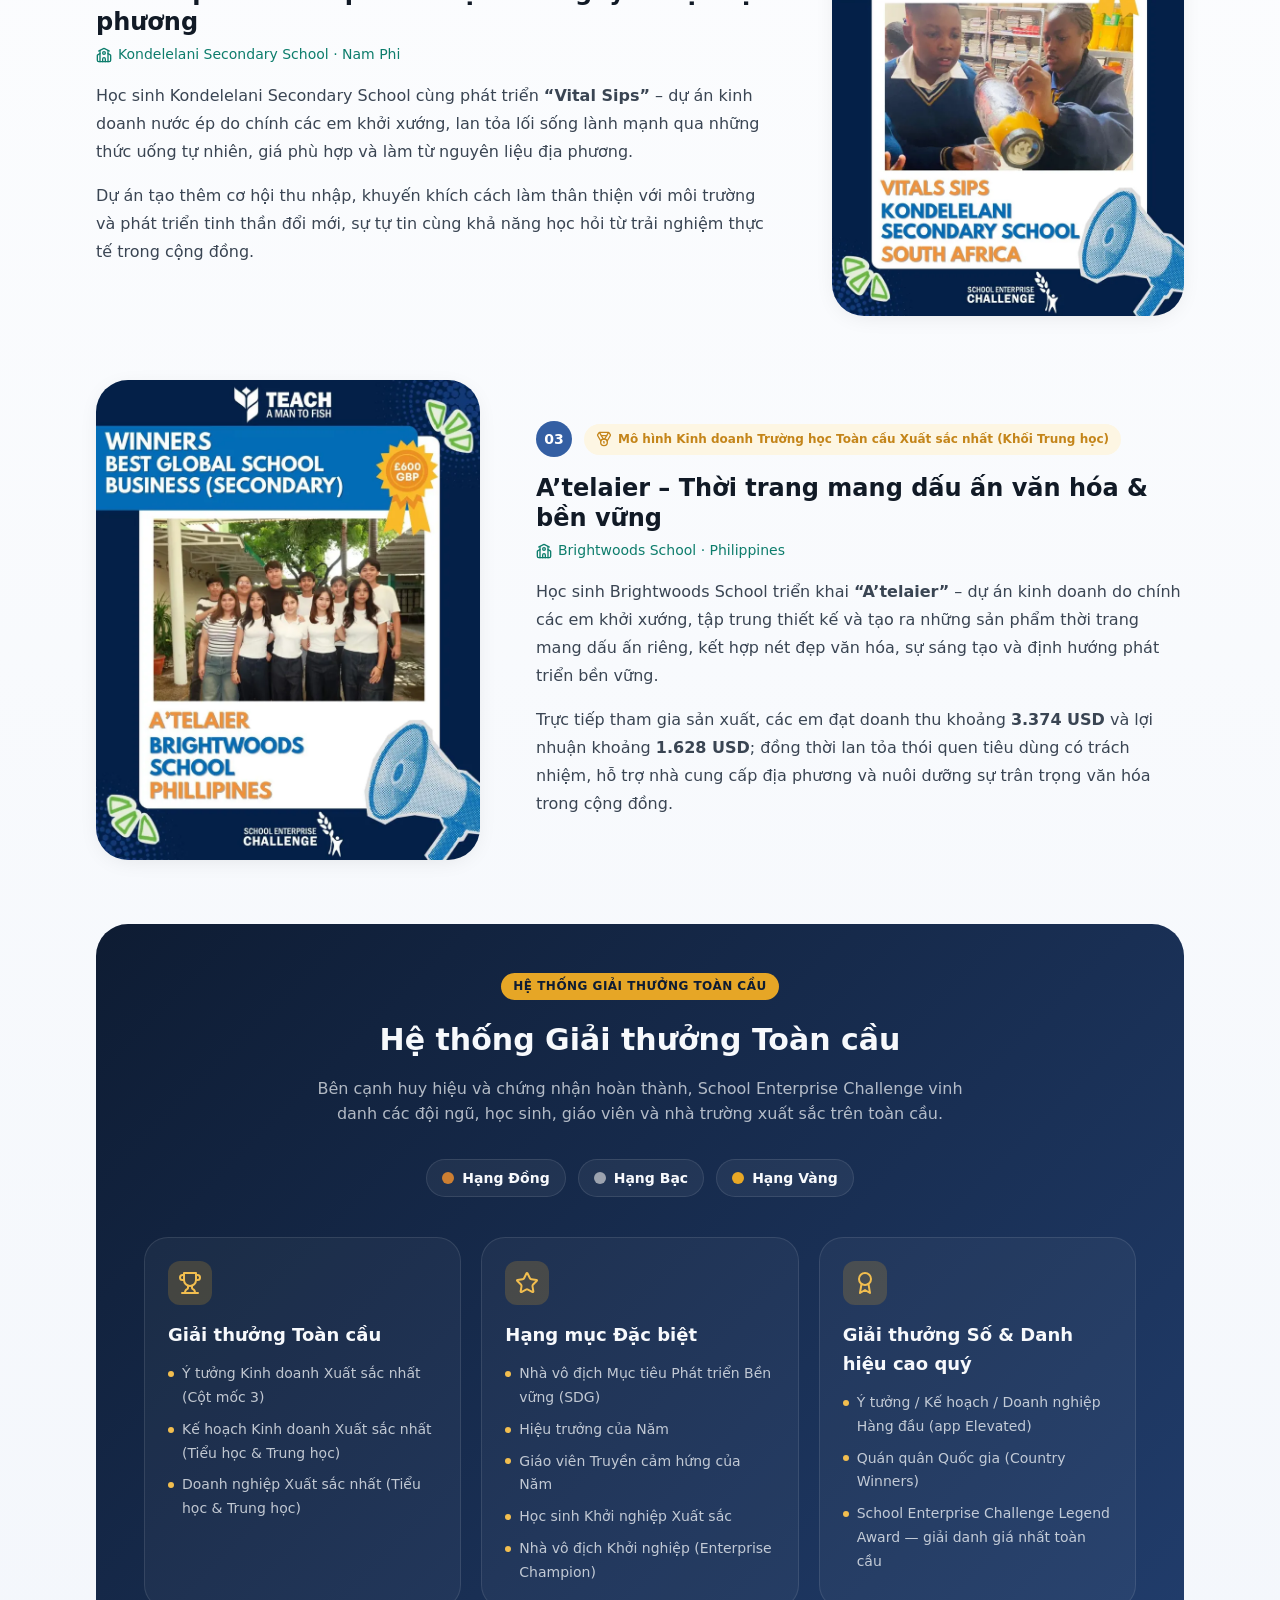
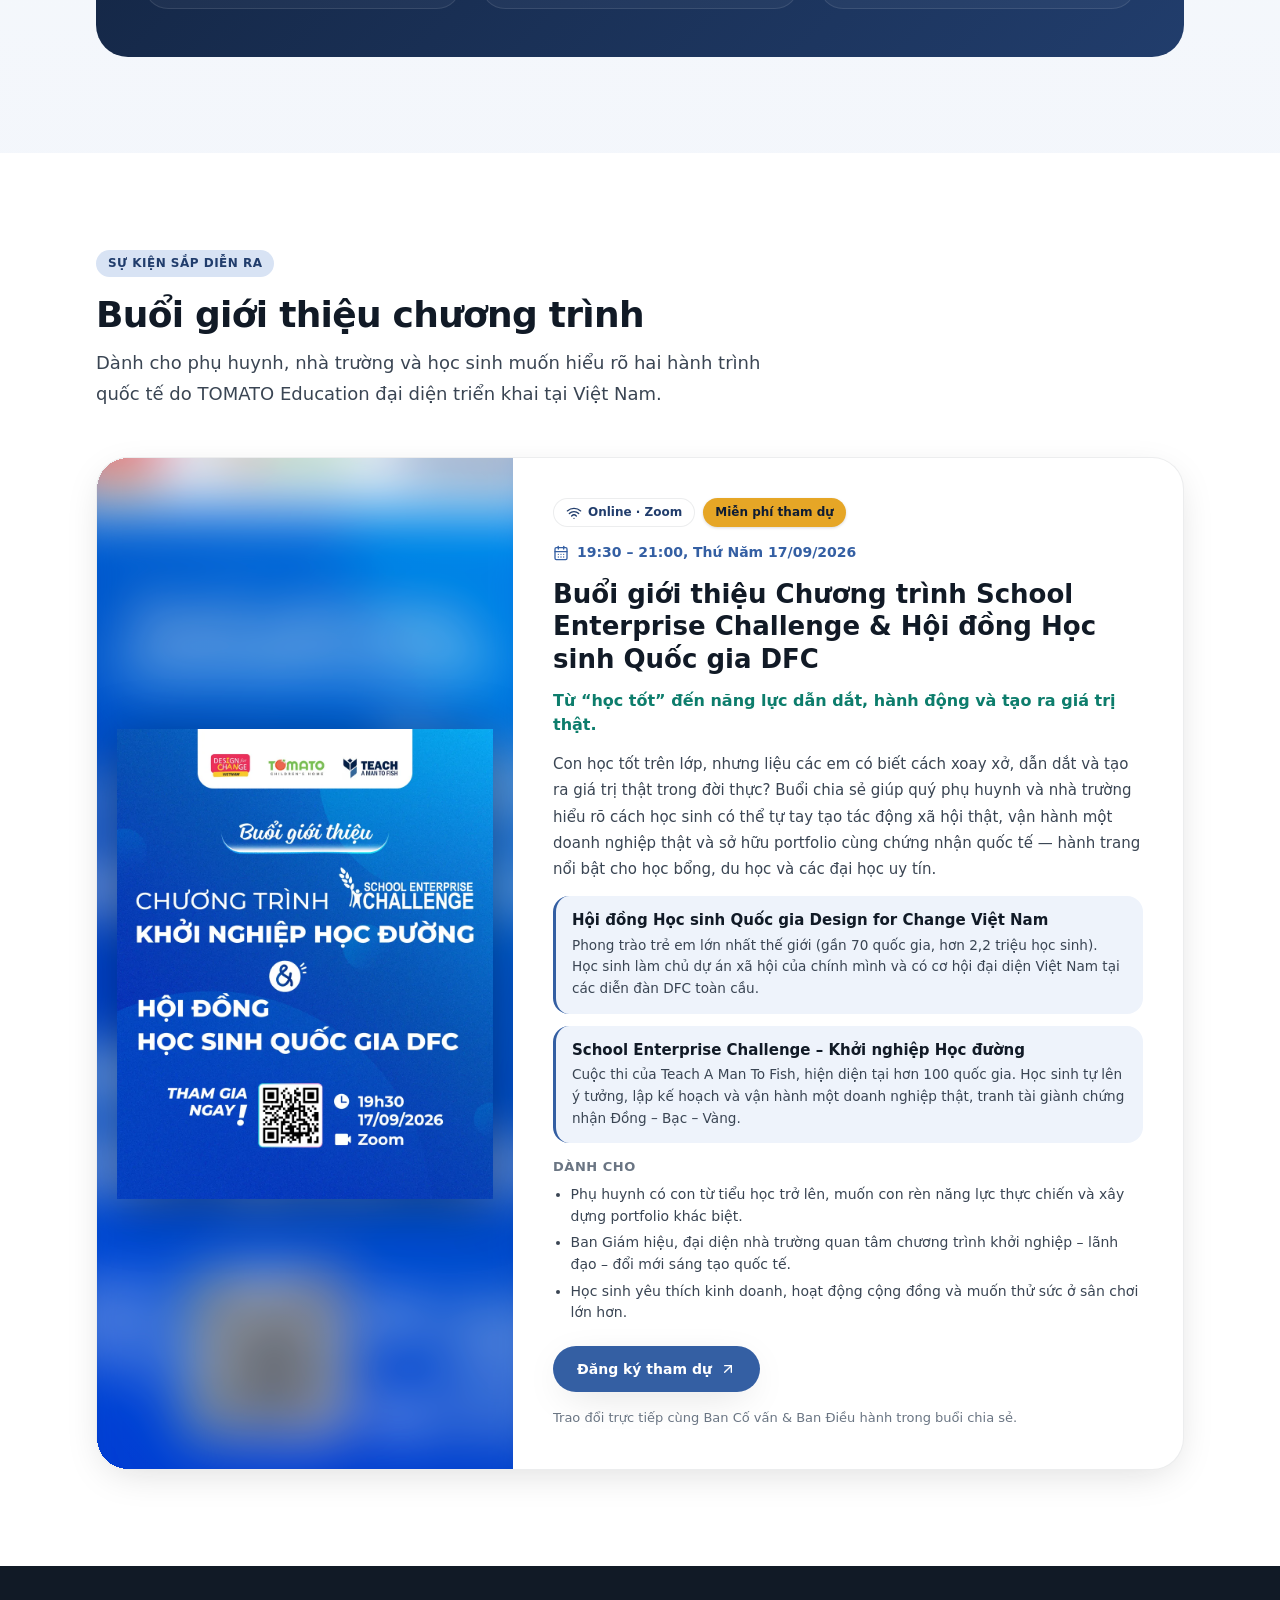
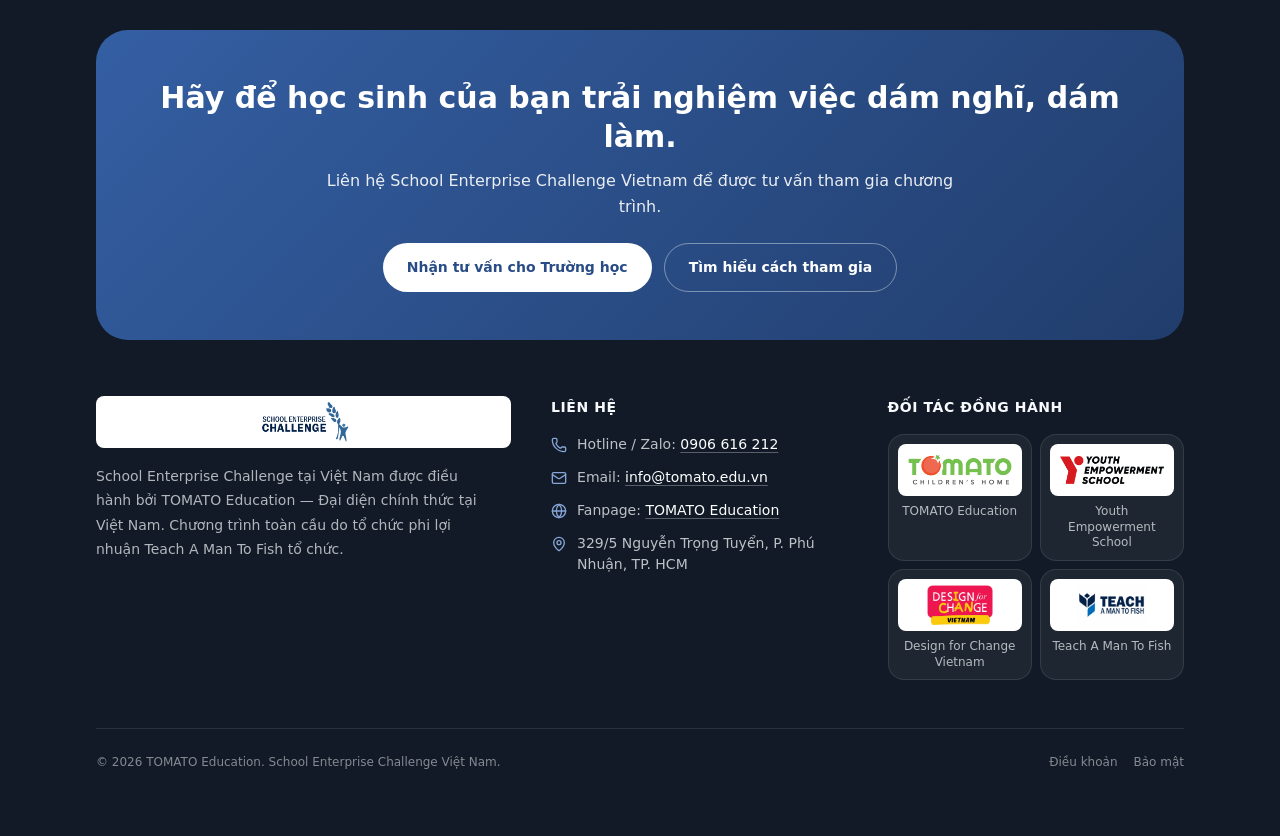
==== commit 2166faa5: "Đối tác: thêm ICS và LA CASA (đối tác uỷ quyền phía Bắc); hàng logo cao cố định, lưới 3 cột đều Co-A" ====
--- a/index.html
+++ b/index.html
@@ -25,7 +25,7 @@
 <meta name="twitter:image" content="https://secvietnam.org/img/og-image.png">
 <link rel="icon" href="img/logo-sec.webp" type="image/webp">
 <link rel="preload" as="image" href="img/students-stall.webp" fetchpriority="high">
-<link rel="stylesheet" href="css/style.css?v=20260917a">
+<link rel="stylesheet" href="css/style.css?v=20260917b">
 <script>document.documentElement.classList.add("js");</script>
 </head>
 <body>
@@ -297,6 +297,16 @@
             <span class="partner-name">Einstein School Ho Chi Minh City</span>
             <span class="partner-sub">Thành viên EQuest Education · Kiểm định Cognia</span>
           </div>
+          <div class="partner-card">
+            <img src="img/logo-ics.webp" alt="Hệ thống Trường Liên cấp Song ngữ ICS" width="600" height="600" loading="lazy" decoding="async">
+            <span class="partner-name">Hệ thống Trường Liên cấp Song ngữ ICS</span>
+            <span class="partner-sub">I Can School</span>
+          </div>
+          <div class="partner-card">
+            <img src="img/logo-lacasa.webp" alt="Công ty Cổ phần Giáo dục LA CASA" width="600" height="600" loading="lazy" decoding="async">
+            <span class="partner-name">Công ty Cổ phần Giáo dục LA CASA</span>
+            <span class="partner-sub">Đối tác uỷ quyền khu vực phía Bắc</span>
+          </div>
         </div>
         <p class="center muted xs mt-sm">Danh sách các trường tham gia sẽ được cập nhật theo từng mùa thi.</p>
       </div>
@@ -797,6 +807,6 @@
 <script>
 window.SEC_ADVISORS = [{"img": "img/advisor-quynh-mai.webp", "name": "TS. Nguyễn Quỳnh Mai", "title": "Trưởng khoa Quản trị Kinh doanh, Trường ĐH Văn Lang", "bio": ["Nhận bằng Tiến sĩ Quản trị (Management) tại Đại học Fribourg, Thụy Sĩ (2006); hơn 30 năm kinh nghiệm quản lý giáo dục đại học, giảng dạy và giáo dục khởi nghiệp.", "Từ năm 2010 tham gia tổ chức, cố vấn và làm giám khảo nhiều cuộc thi khởi nghiệp, giàu kinh nghiệm đánh giá ý tưởng, mô hình và kế hoạch kinh doanh.", "Đồng sáng lập MT Technology – Trading &amp; Consultancy (Việt Nam) và Wines of America (Hoa Kỳ); tư vấn lập kế hoạch kinh doanh và nghiên cứu thị trường.", "Kết hợp kinh nghiệm học thuật, quản lý, khởi nghiệp và tư vấn thực tiễn để đưa ra định hướng chiến lược và góc nhìn thực tế cho các dự án kinh doanh của học sinh, sinh viên."]}, {"img": "img/advisor-thi-anh-dao.webp", "name": "Bà Thi Anh Đào", "title": "Giám đốc Khối Marketing (CMO), Masterise Group", "bio": ["Nhà sáng lập &amp; Giám đốc điều hành SYLVA – tổ chức tiên phong trong lĩnh vực đào tạo, huấn luyện và tư vấn.", "Nguyên Đồng sáng lập &amp; Giám đốc điều hành Isobar (thuộc Dentsu Aegis Network).", "Đồng sáng lập Học viện thanh thiếu niên Youth Empowerment School (Y.E.S) – thành viên của TOMATO Education.", "Nguyên Giám đốc Marketing toàn cầu (Global CMO) – VinFast.", "Người Việt Nam đầu tiên được tạp chí Campaign Asia-Pacific vinh danh trong 40 gương mặt nữ tiêu biểu ngành truyền thông quảng cáo châu Á – Thái Bình Dương (Women to Watch)."]}, {"img": "img/advisor-minh-tam.webp", "name": "ThS. Nguyễn Thị Minh Tâm", "title": "Giám đốc Tư vấn Tài chính Doanh nghiệp, Công ty TNHH GNA Saigon", "bio": ["Tốt nghiệp Đại học Kinh tế TP.HCM, chuyên ngành Tài chính Doanh nghiệp.", "Thạc sĩ Chính sách Công – Đại học Fulbright Việt Nam; Kiểm toán viên (CPA); Thẩm định viên về giá (VA).", "25 năm kinh nghiệm kiểm toán, định giá doanh nghiệp, tư vấn tài chính doanh nghiệp, tư vấn mua bán và sáp nhập (M&amp;A)."]}, {"img": "img/advisor-quynh-thu.webp", "name": "Bà Lê Quỳnh Thư", "title": "Founder &amp; CEO Apex Media", "bio": ["Apex Media là đơn vị tư vấn truyền thông và tổ chức sự kiện, định vị là Đối tác kiến tạo Sự kiện chiến lược.", "Gần 15 năm làm việc tại YBA, PNJ, DongA Bank, VTC HCM trước khi khởi nghiệp.", "Cựu học sinh chuyên Văn Trường Chuyên Lê Quý Đôn (Khánh Hòa), giải Học sinh giỏi Quốc gia môn Văn.", "Tác giả tập tản văn <em>“Phố đàn bà”</em> và sách <em>“Phía sau ánh sáng”</em>.", "Gần ba thập kỷ trực tiếp tư vấn và điều hành hàng trăm chương trình của cơ quan nhà nước, tập đoàn, trường đại học và doanh nghiệp lớn trên cả nước."]}, {"img": "img/advisor-linh-huong.webp", "name": "ThS. Văn Mỹ Linh Hương", "title": "Phó Viện trưởng Viện Đào tạo và Nâng cao TP.HCM · Chuyên gia Khai vấn ICF", "bio": ["Tốt nghiệp Đại học Sư phạm TP.HCM (Anh văn).", "Thạc sĩ Ngôn ngữ Ứng dụng – Đại học Curtin (Úc); Chứng chỉ International Secondary Education – The College of New Jersey (Mỹ); Chuyên gia Khai vấn thuộc Liên đoàn Khai vấn Quốc tế ICF.", "Nghiên cứu sinh Tiến sĩ Giáo dục – Đại học Edgewood (Mỹ).", "29 năm kinh nghiệm tại trường THPT công lập, trường K12 quốc tế, trường K12 song ngữ và đại học; đảm nhiệm từ giáo viên đến Ban Giám hiệu và Cố vấn Giám đốc Điều hành.", "2 năm là Chuyên gia Tư vấn đào tạo và triển khai chương trình Leader in Me (FranklinCovey – Hoa Kỳ) tại hơn 10 trường K12 ở Việt Nam.", "Hiện là Chuyên gia Khai vấn cho cá nhân, gia đình, tổ chức giáo dục và Phó Viện trưởng Viện Đào tạo và Nâng cao TP.HCM."]}, {"img": "img/advisor-calvin-lam.webp", "name": "Ông Calvin Lam", "title": "Doanh nhân &amp; Nhà đầu tư · MBA UCLA · Khởi nghiệp &amp; Đầu tư độc lập", "bio": ["Doanh nhân giàu kinh nghiệm xây dựng và mở rộng quy mô doanh nghiệp tại Mỹ, Trung Quốc và Việt Nam; dẫn dắt các giai đoạn khởi nghiệp, tăng trưởng nhanh, tái cấu trúc, M&amp;A và thoái vốn.", "Hiện là cố vấn và thành viên HĐQT của nhiều startup, công ty niêm yết và tổ chức phi lợi nhuận; quản lý thương hiệu may mặc tích hợp chuỗi, doanh nghiệp lâm nghiệp và đầu tư vào giáo dục.", "Đồng sáng lập Avus Corporation – công ty phân phối CNTT toàn cầu tại California lọt danh sách Inc. 500; sáng lập và thoái vốn thành công nhiều doanh nghiệp tại 4 quốc gia.", "Tốt nghiệp ngành Kỹ thuật tại UC Berkeley, MBA tại UCLA; từng giảng dạy các chương trình MBA tại TP.HCM (ĐH RMIT, ĐH Sư phạm Kỹ thuật); sáng lập CLB Cựu sinh viên Berkeley &amp; UCLA tại Việt Nam."]}, {"img": "img/advisor-ngoc-huong.webp", "name": "Bà Đặng Ngọc Hương", "title": "Thành viên HĐQT, Giám đốc Pháp lý &amp; Tuân thủ, Pernod Ricard (Việt Nam &amp; Campuchia)", "bio": ["21 năm kinh nghiệm chuyên sâu về pháp lý, tuân thủ, trọng tài thương mại và quản trị doanh nghiệp tại các công ty luật quốc tế hàng đầu, tập đoàn truyền thông và tập đoàn đa quốc gia FMCG.", "Hiện là Thành viên HĐQT kiêm Trưởng bộ phận Pháp lý &amp; Tuân thủ của Pernod Ricard khu vực Việt Nam &amp; Campuchia; nguyên Trưởng đại diện / Đối tác điều hành cấp C-level tại DS Avocats Việt Nam; 8 năm là trọng tài viên Trung tâm Trọng tài Quốc tế Thái Bình Dương (PIAC).", "Tích cực đóng góp, tư vấn xây dựng chính sách và hoàn thiện khung pháp lý tại Việt Nam (thuế tiêu thụ đặc biệt, quy chế thương mại, trách nhiệm mở rộng của nhà sản xuất – EPR, luật quảng cáo) qua Tiểu ban Rượu vang &amp; Rượu mạnh thuộc EuroCham.", "Thúc đẩy vai trò lãnh đạo của phụ nữ và phát triển cộng đồng bền vững: nguyên Đồng Chủ tịch Tiểu ban Women in Business (EuroCham); Cố vấn kiêm Diễn giả các chương trình phát triển nữ lãnh đạo (JCI Vietnam); Cố vấn/Giảng viên sáng kiến kinh tế tuần hoàn chuyển dịch sinh kế cho phụ nữ nông thôn tại Cà Mau (cùng ICED và Oxfam Novib).", "Cử nhân Luật (ĐH Luật TP.HCM); Thạc sĩ DEA (ĐH Jean Moulin Lyon 3, Pháp); Cử nhân Ngôn ngữ Anh (ĐH Mở TP.HCM); hoàn thành chương trình Lãnh đạo cấp cao tại INSEAD và chứng chỉ Quản trị Kinh doanh Kinh tế tuần hoàn (GIZ &amp; IHK, Đức)."]}];
 </script>
-<script src="js/main.js?v=20260917a"></script>
+<script src="js/main.js?v=20260917b"></script>
 </body>
 </html>
--- a/css/style.css
+++ b/css/style.css
@@ -375,7 +375,9 @@
 @media (min-width:640px){ .partners-box { padding:2.5rem 2rem; } }
 .partners-grid {
   margin-top:1.5rem; display:grid; gap:1rem; justify-content:center;
-  grid-template-columns:repeat(auto-fit, minmax(16rem, 28rem));
+  /* auto-fit tính số cột theo cỡ TỐI ĐA của track → dùng 1fr + max-width lưới để 3 thẻ nằm 1 hàng (17/09/2026) */
+  grid-template-columns:repeat(auto-fit, minmax(15rem, 1fr));
+  max-width:64rem; margin-inline:auto;
 }
 .partner-card {
   display:flex; flex-direction:column; align-items:center; text-align:center; gap:.375rem;
@@ -384,7 +386,9 @@
   transition:transform .2s ease, box-shadow .2s ease;
 }
 .partner-card:hover { transform:translateY(-3px); box-shadow:var(--shadow-card); }
-.partner-card img { width:100%; max-width:22rem; height:auto; margin-bottom:1rem; }
+/* Hàng logo cao cố định để logo ngang (Einstein) và logo vuông (ICS, LA CASA) đứng ngang hàng nhau */
+.partner-card img { width:auto; max-width:min(22rem, 100%); height:6.5rem; object-fit:contain; margin-bottom:1rem; }
+.partner-card .partner-name { min-height:2.6em; display:flex; align-items:flex-end; justify-content:center; }
 .partner-name { font-size:1rem; font-weight:700; line-height:1.3; }
 .partner-sub { font-size:.75rem; font-weight:500; color:var(--ink-muted); }
 
